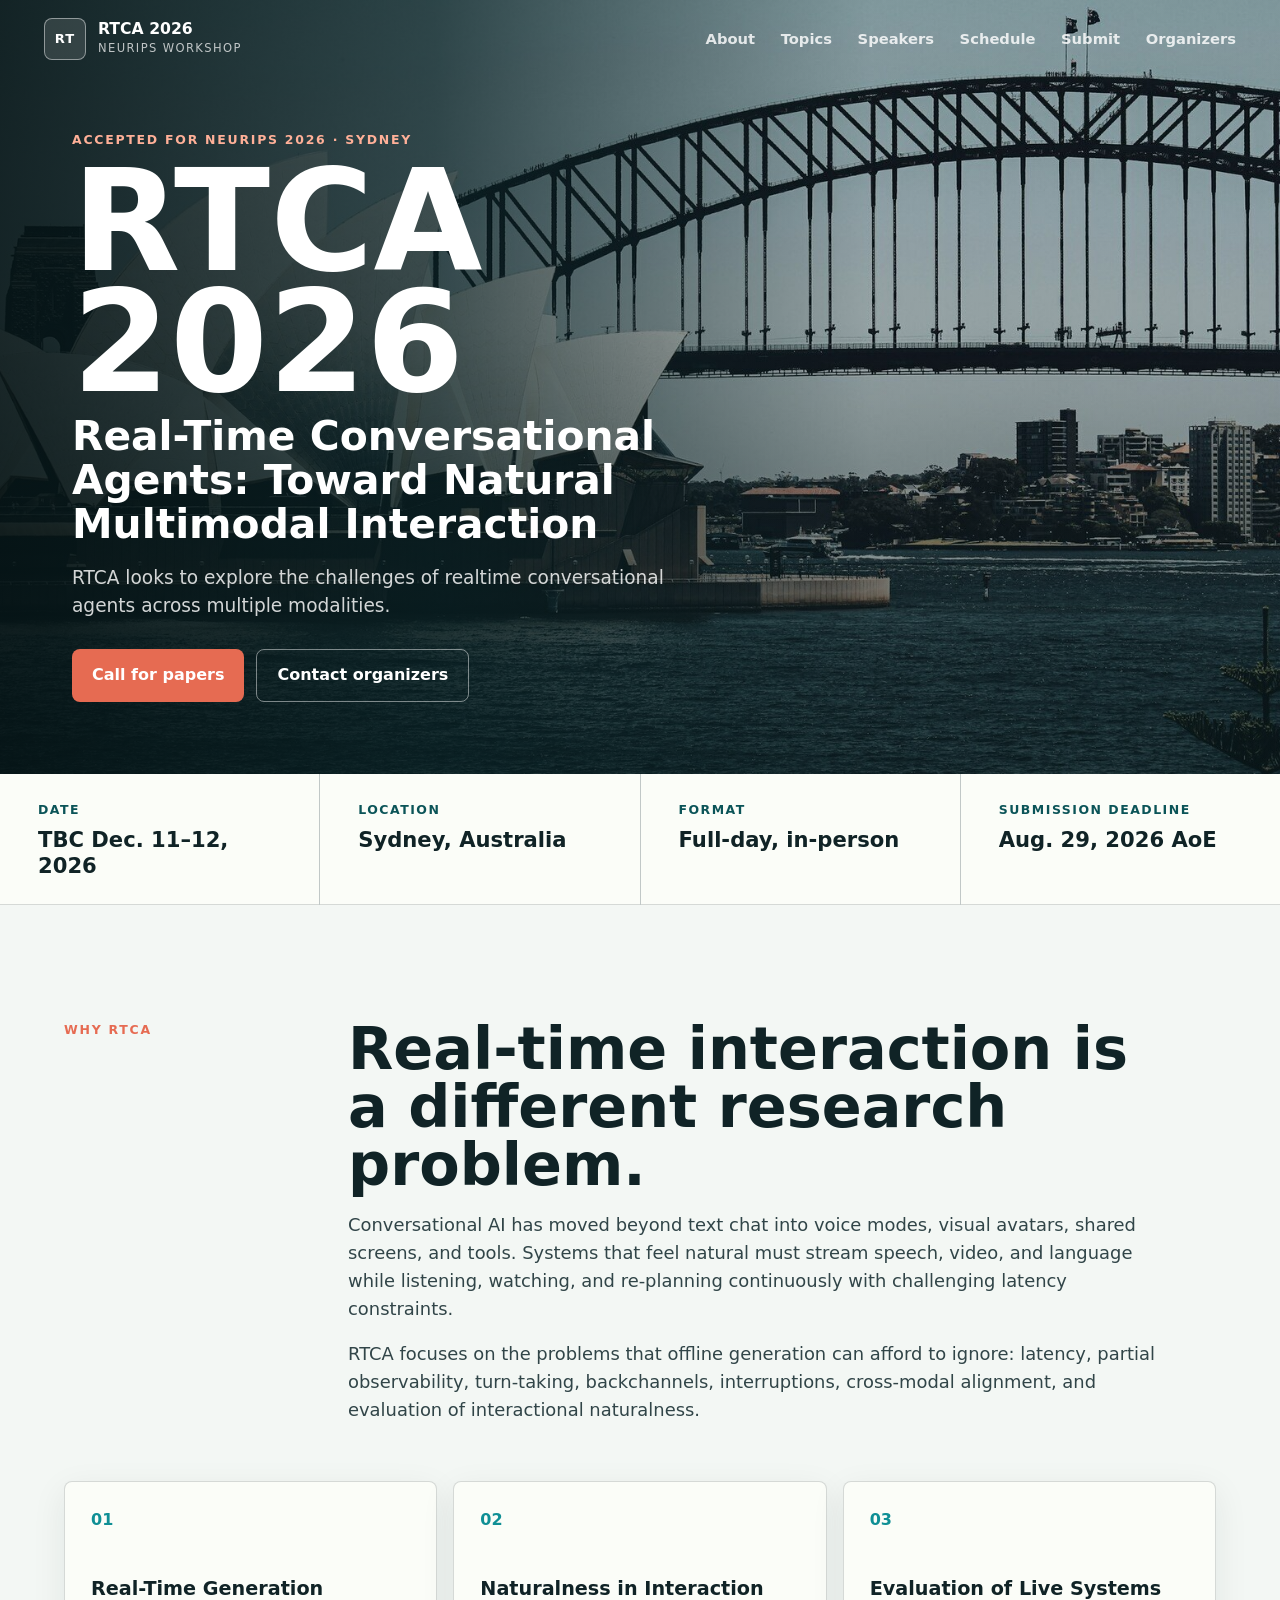
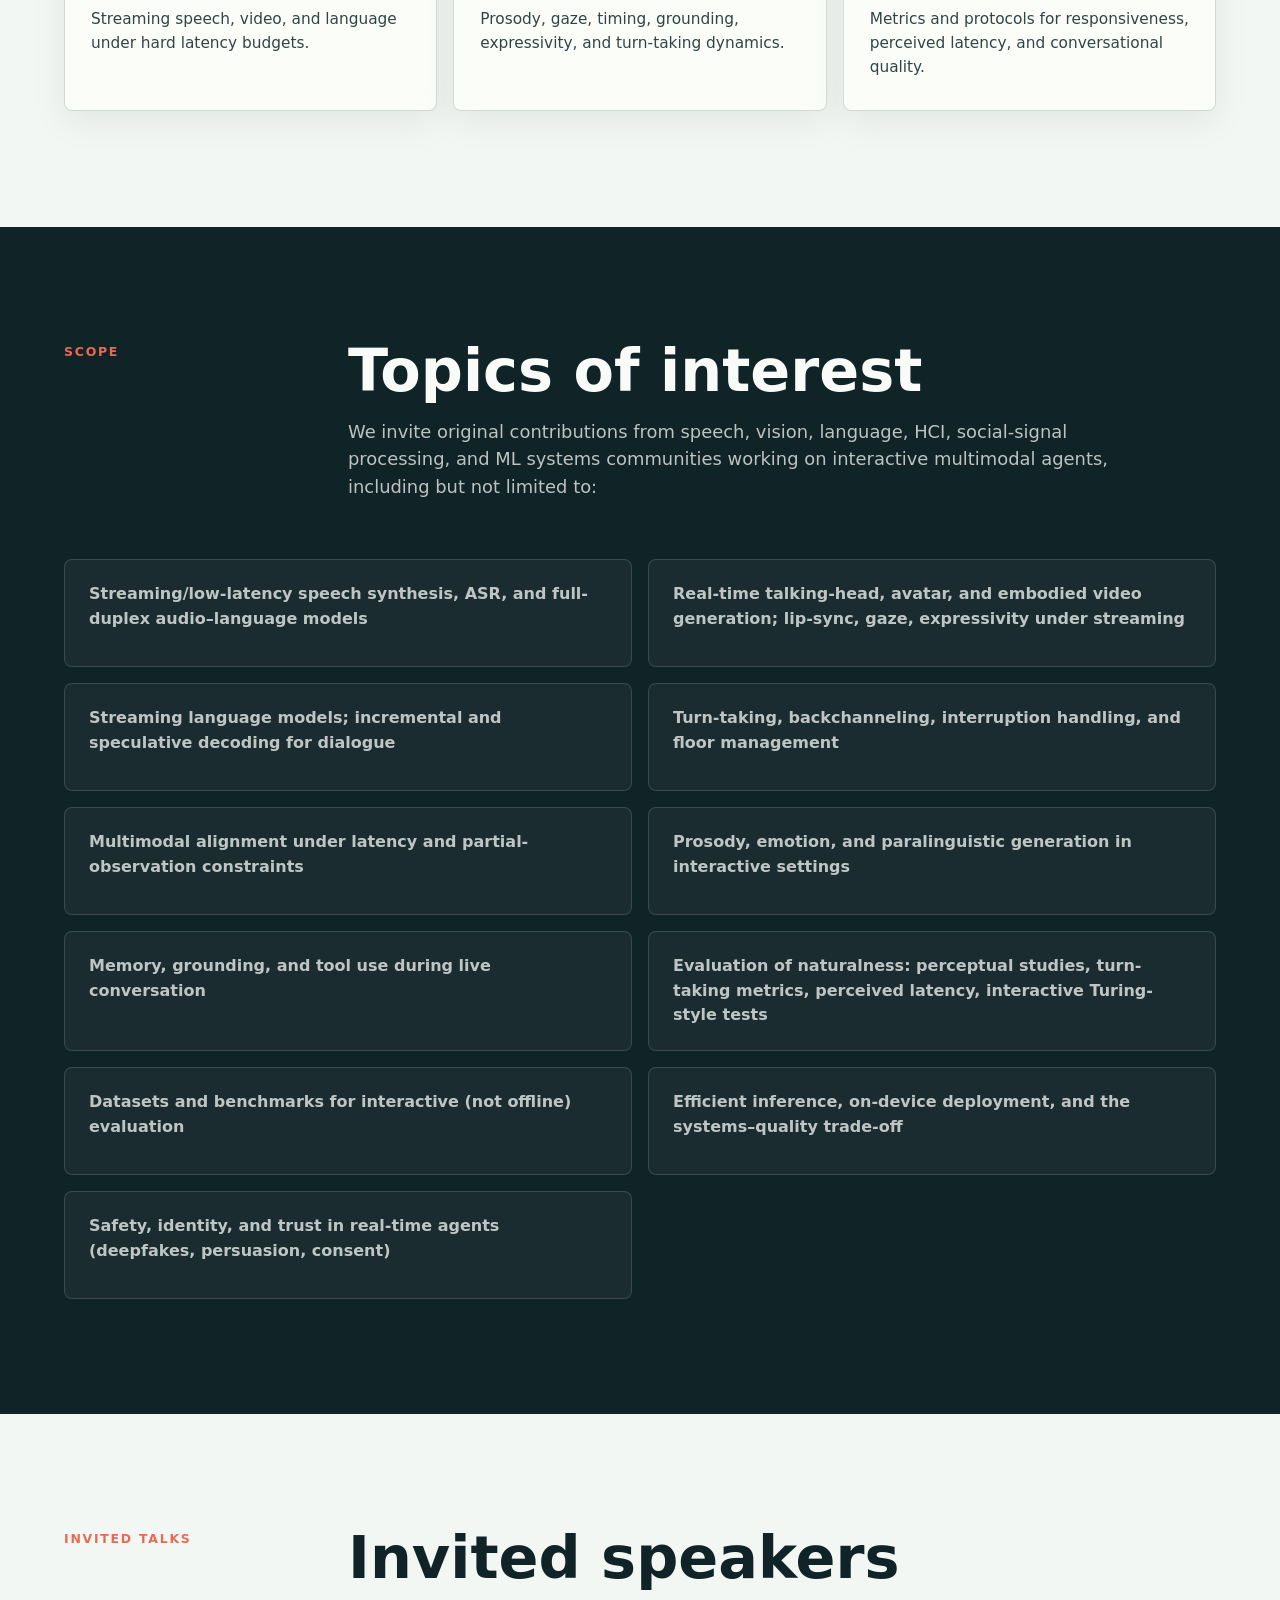
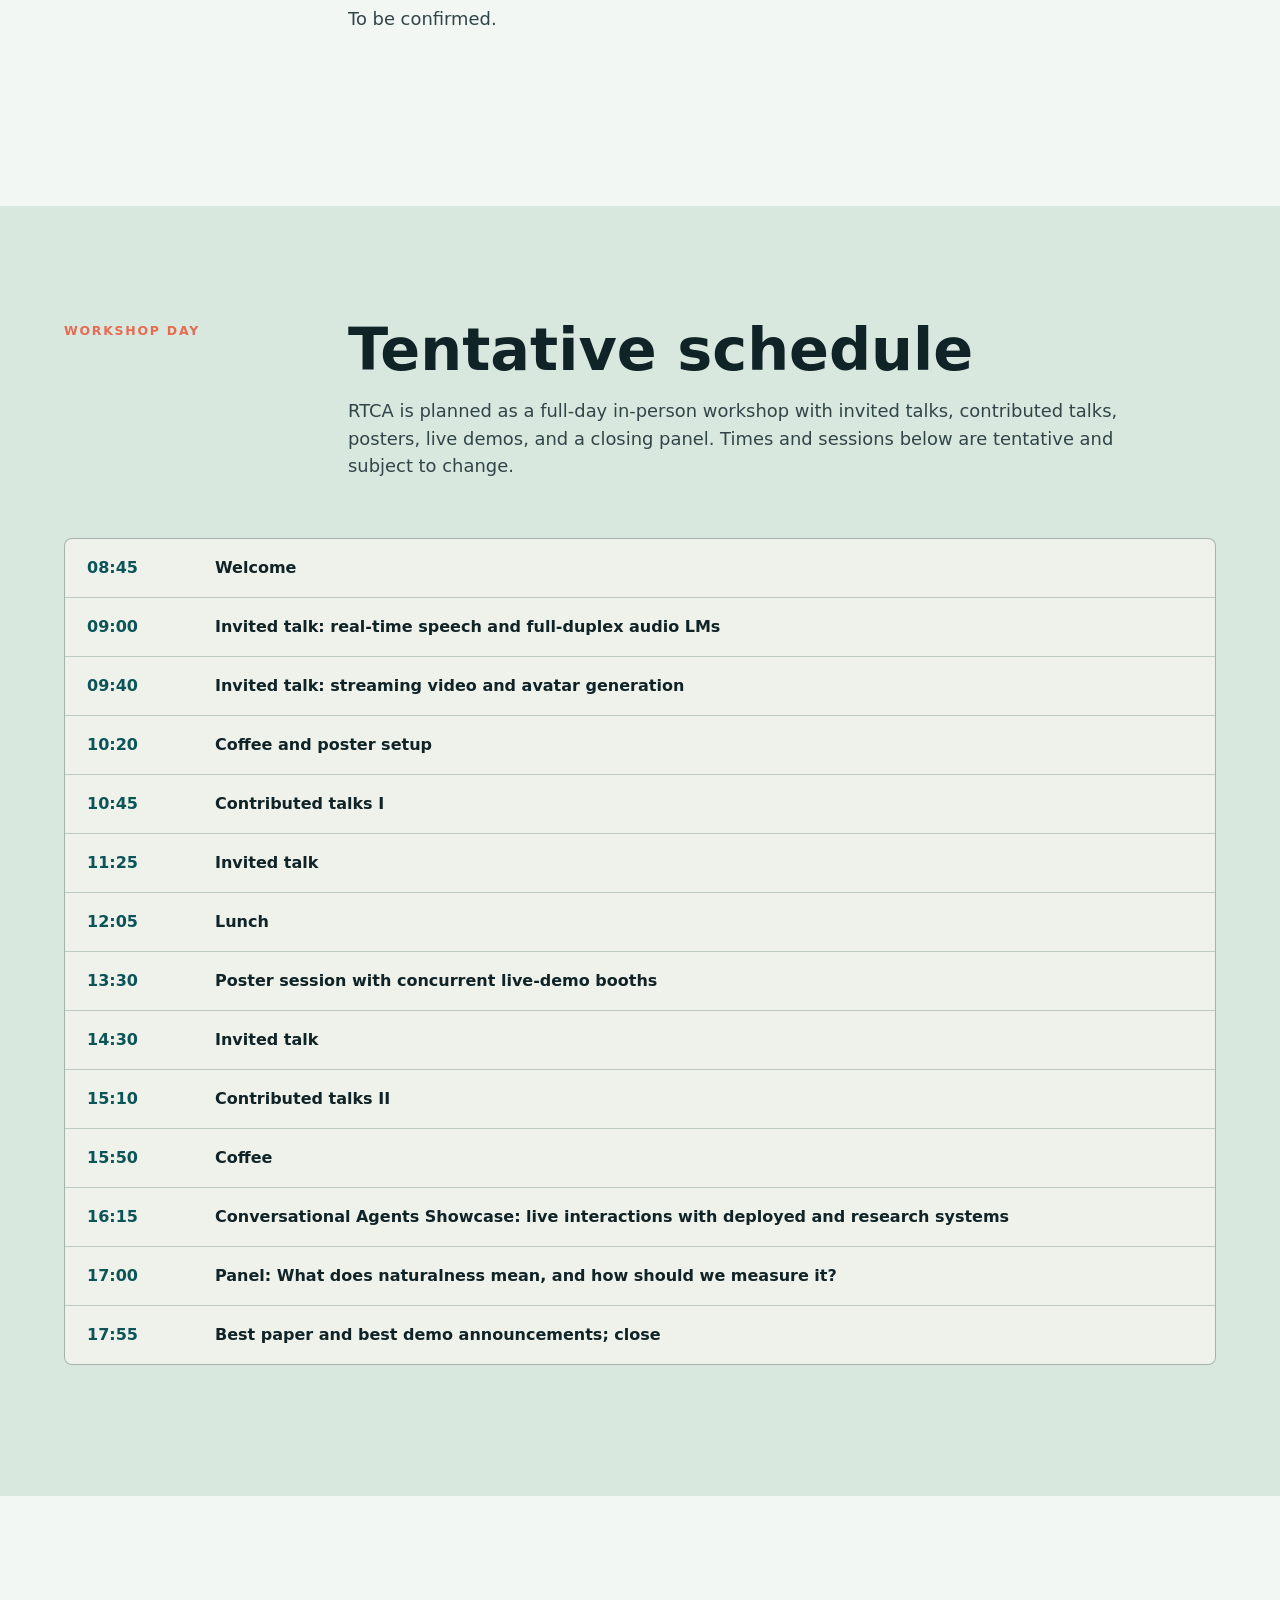
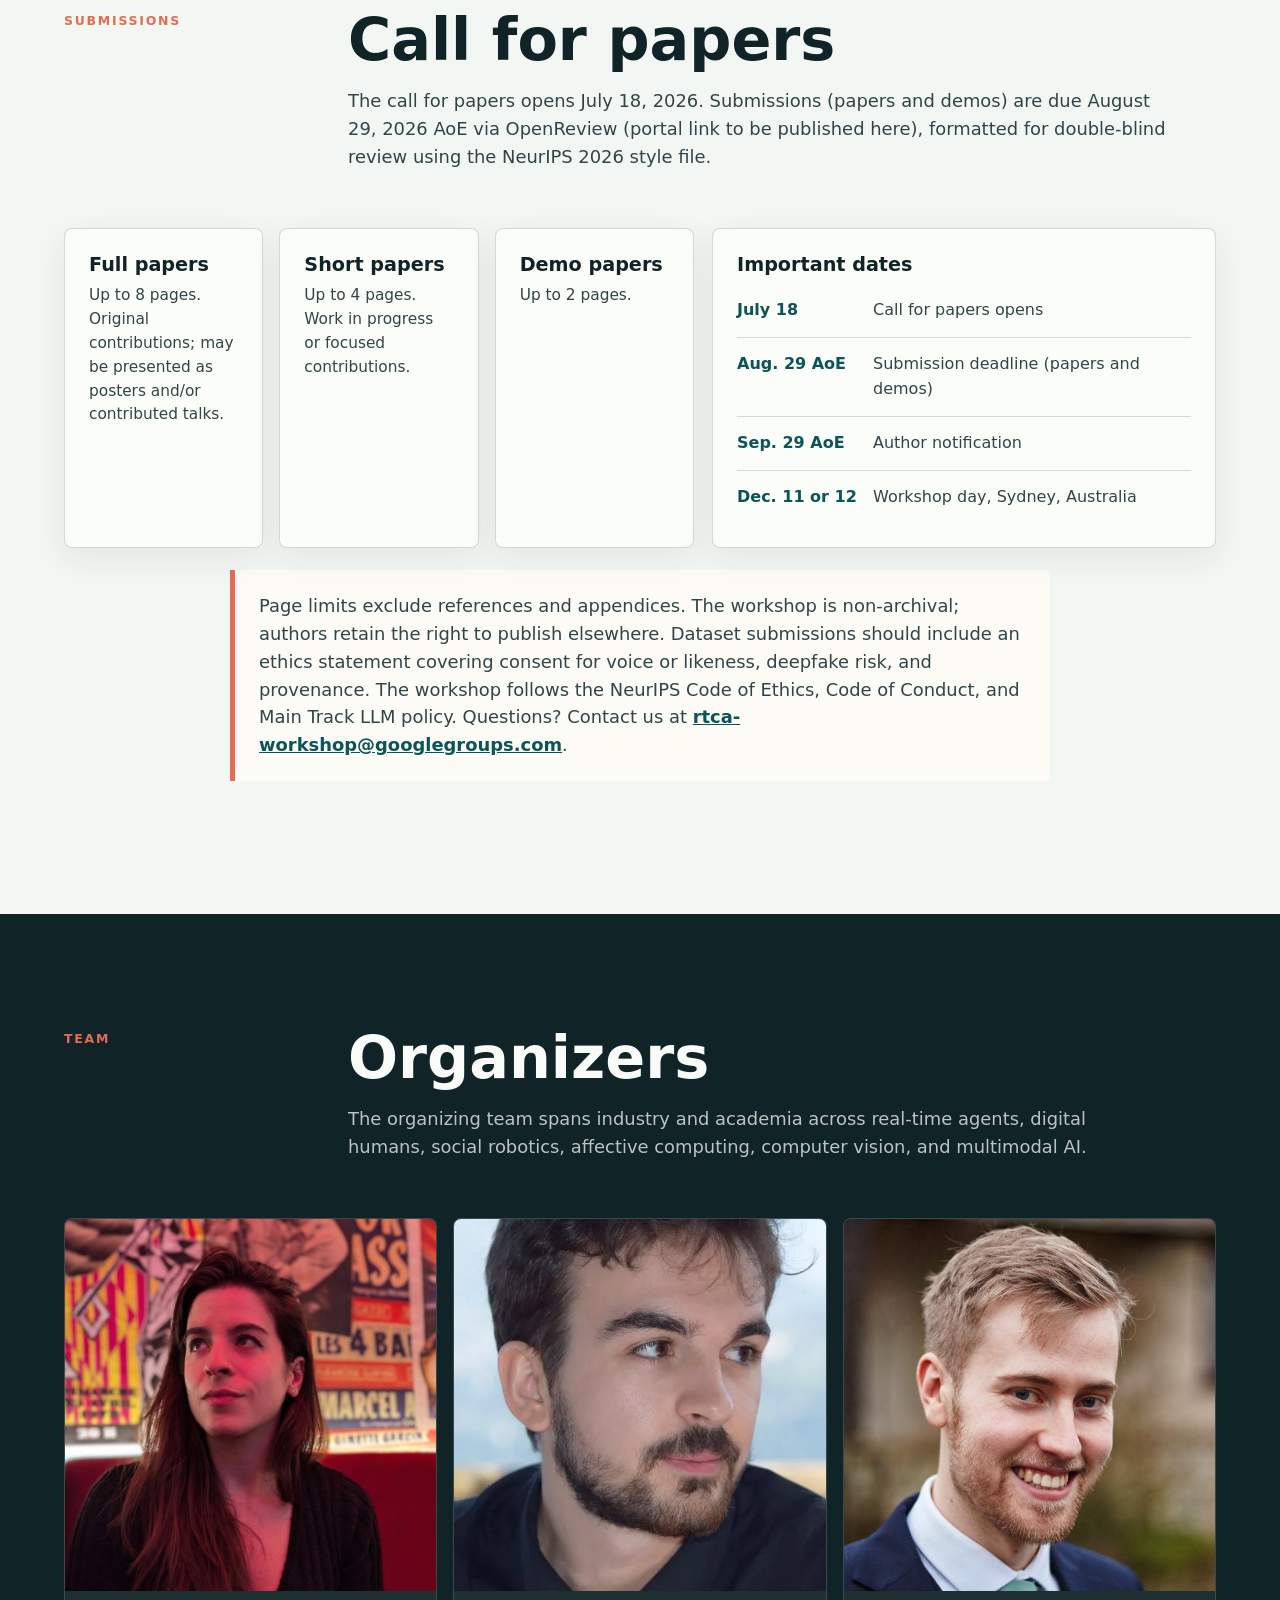
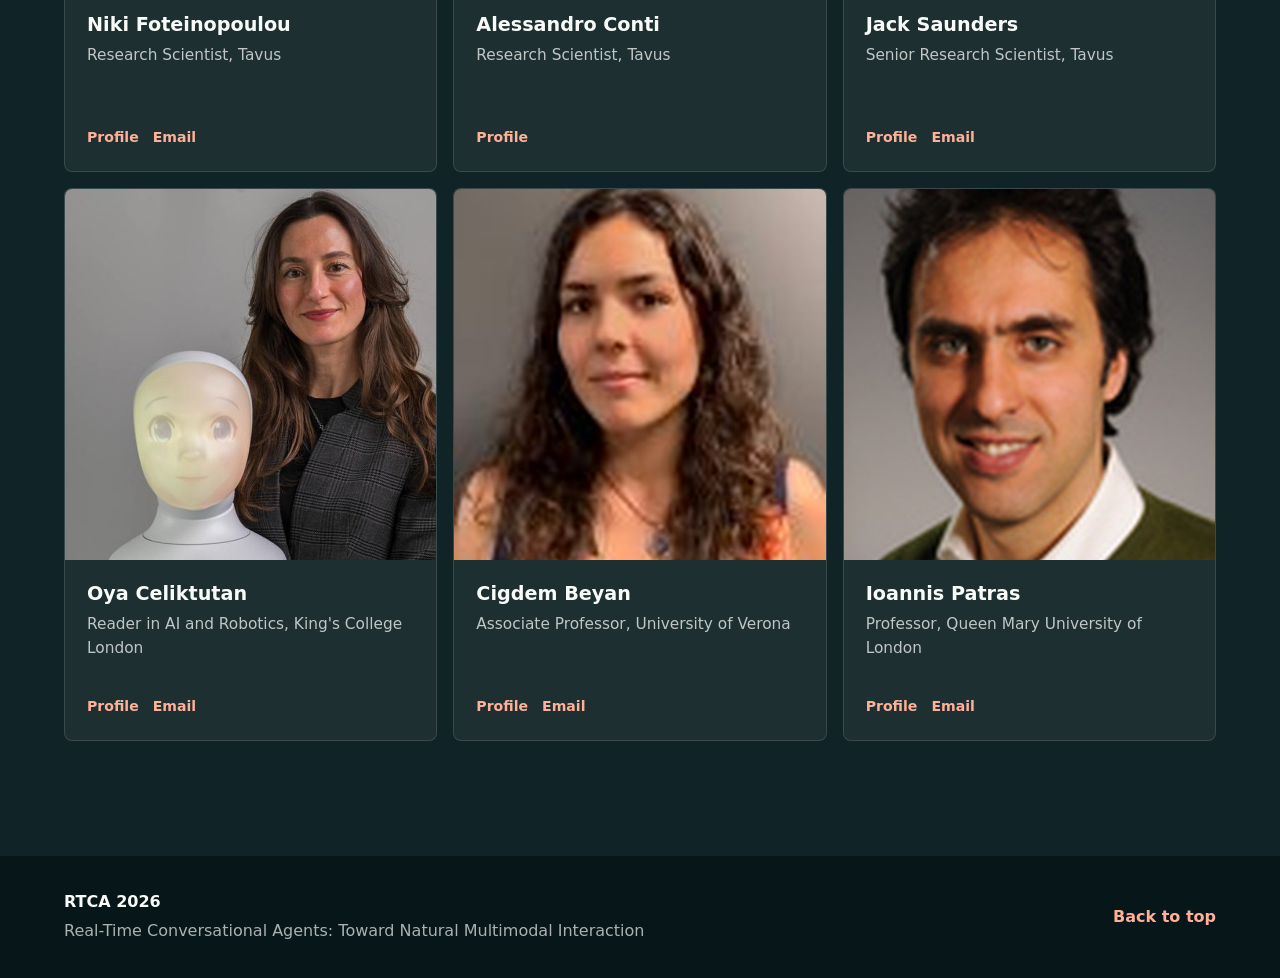
==== index.html @ 7f7846e1 "Remove position papers note from topics section Co-Authored-By: Claude Sonnet 5 <noreply@anthropic.c" ====
<!doctype html>
<html lang="en">
  <head>
    <meta charset="utf-8" />
    <meta name="viewport" content="width=device-width, initial-scale=1" />
    <title>RTCA 2026 | Real-Time Conversational Agents</title>
    <meta
      name="description"
      content="RTCA 2026 is a NeurIPS workshop on real-time conversational agents for natural multimodal interaction across speech, video, and language."
    />
    <meta name="theme-color" content="#102326" />
    <meta property="og:title" content="RTCA 2026 | Real-Time Conversational Agents" />
    <meta
      property="og:description"
      content="Accepted as an official NeurIPS 2026 workshop in Sydney. A full-day workshop on real-time generation, interactional naturalness, and evaluation of live multimodal conversational systems."
    />
    <meta property="og:type" content="website" />
    <meta property="og:image" content="assets/hero-rtca.jpg" />
    <link rel="stylesheet" href="styles.css" />
  </head>
  <body>
    <header class="site-header" data-header>
      <a class="brand" href="#top" aria-label="RTCA 2026 home">
        <span class="brand-mark" aria-hidden="true">RT</span>
        <span>
          <strong>RTCA 2026</strong>
          <small>NeurIPS Workshop</small>
        </span>
      </a>
      <button class="nav-toggle" type="button" aria-expanded="false" aria-controls="site-nav" data-nav-toggle>
        <span></span>
        <span></span>
        <span></span>
        <span class="sr-only">Toggle navigation</span>
      </button>
      <nav id="site-nav" class="site-nav" data-nav>
        <a href="#about">About</a>
        <a href="#topics">Topics</a>
        <a href="#speakers">Speakers</a>
        <a href="#schedule">Schedule</a>
        <a href="#submit">Submit</a>
        <a href="#organizers">Organizers</a>
      </nav>
    </header>

    <main id="top">
      <section class="hero" aria-labelledby="hero-title">
        <img class="hero-image" src="assets/hero-rtca.jpg" alt="" />
        <div class="hero-shade" aria-hidden="true"></div>
        <div class="hero-content">
          <p class="eyebrow">Accepted for NeurIPS 2026 &middot; Sydney</p>
          <h1 id="hero-title">RTCA 2026</h1>
          <p class="hero-subtitle">Real-Time Conversational Agents: Toward Natural Multimodal Interaction</p>
          <p class="hero-copy">
            RTCA looks to explore the challenges of realtime conversational agents across multiple modalities. 
          </p>
          <div class="hero-actions" aria-label="Primary links">
            <a class="button primary" href="#submit">Call for papers</a>
            <a class="button secondary" href="mailto:rtcaneurips26@gmail.com,niki@tavus.io,jack@tavus.io,alessandro@tavus.io,ioannis@tavus.io,jacksaunders909@gmail.com,rtca-workshop@googlegroups.com">Contact organizers</a>
          </div>
        </div>
      </section>

      <section class="quick-facts" aria-label="Workshop quick facts">
        <div class="fact">
          <span>Date</span>
          <strong>TBC Dec. 11&ndash;12, 2026</strong>
        </div>
        <div class="fact">
          <span>Location</span>
          <strong>Sydney, Australia</strong>
        </div>
        <div class="fact">
          <span>Format</span>
          <strong>Full-day, in-person</strong>
        </div>
        <div class="fact">
          <span>Submission Deadline</span>
          <strong>Aug. 29, 2026 AoE</strong>
        </div>
      </section>

      <section id="about" class="section section-light">
        <div class="section-grid">
          <div class="section-kicker">Why RTCA</div>
          <div>
            <h2>Real-time interaction is a different research problem.</h2>
            <p>
              Conversational AI has moved beyond text chat into voice modes, visual avatars, shared screens,
              and tools. Systems that feel natural must stream speech, video, and language while listening,
              watching, and re-planning continuously with challenging latency constraints.
            </p>
            <p>
              RTCA focuses on the problems that offline generation can afford to ignore: latency, partial
              observability, turn-taking, backchannels, interruptions, cross-modal alignment, and evaluation of
              interactional naturalness.
            </p>
          </div>
        </div>
        <div class="pillars" aria-label="Workshop pillars">
          <article>
            <span>01</span>
            <h3>Real-Time Generation</h3>
            <p>Streaming speech, video, and language under hard latency budgets.</p>
          </article>
          <article>
            <span>02</span>
            <h3>Naturalness in Interaction</h3>
            <p>Prosody, gaze, timing, grounding, expressivity, and turn-taking dynamics.</p>
          </article>
          <article>
            <span>03</span>
            <h3>Evaluation of Live Systems</h3>
            <p>Metrics and protocols for responsiveness, perceived latency, and conversational quality.</p>
          </article>
        </div>
      </section>

      <section id="topics" class="section section-dark">
        <div class="section-grid">
          <div class="section-kicker">Scope</div>
          <div>
            <h2>Topics of interest</h2>
            <p>
              We invite original contributions from speech, vision, language, HCI, social-signal processing, and
              ML systems communities working on interactive multimodal agents, including but not limited to:
            </p>
          </div>
        </div>
        <div class="topic-grid">
          <article>Streaming/low-latency speech synthesis, ASR, and full-duplex audio&ndash;language models</article>
          <article>Real-time talking-head, avatar, and embodied video generation; lip-sync, gaze, expressivity under streaming</article>
          <article>Streaming language models; incremental and speculative decoding for dialogue</article>
          <article>Turn-taking, backchanneling, interruption handling, and floor management</article>
          <article>Multimodal alignment under latency and partial-observation constraints</article>
          <article>Prosody, emotion, and paralinguistic generation in interactive settings</article>
          <article>Memory, grounding, and tool use during live conversation</article>
          <article>Evaluation of naturalness: perceptual studies, turn-taking metrics, perceived latency, interactive Turing-style tests</article>
          <article>Datasets and benchmarks for interactive (not offline) evaluation</article>
          <article>Efficient inference, on-device deployment, and the systems&ndash;quality trade-off</article>
          <article>Safety, identity, and trust in real-time agents (deepfakes, persuasion, consent)</article>
        </div>
      </section>

      <section id="speakers" class="section section-light">
        <div class="section-grid">
          <div class="section-kicker">Invited Talks</div>
          <div>
            <h2>Invited speakers</h2>
            <p>To be confirmed.</p>
          </div>
        </div>
      </section>

      <section id="schedule" class="section section-accent">
        <div class="section-grid">
          <div class="section-kicker">Workshop Day</div>
          <div>
            <h2>Tentative schedule</h2>
            <p>
              RTCA is planned as a full-day in-person workshop with invited talks, contributed talks, posters,
              live demos, and a closing panel. Times and sessions below are tentative and subject to change.
            </p>
          </div>
        </div>
        <ol class="schedule-list">
          <li><time>08:45</time><span>Welcome</span></li>
          <li><time>09:00</time><span>Invited talk: real-time speech and full-duplex audio LMs</span></li>
          <li><time>09:40</time><span>Invited talk: streaming video and avatar generation</span></li>
          <li><time>10:20</time><span>Coffee and poster setup</span></li>
          <li><time>10:45</time><span>Contributed talks I</span></li>
          <li><time>11:25</time><span>Invited talk</span></li>
          <li><time>12:05</time><span>Lunch</span></li>
          <li><time>13:30</time><span>Poster session with concurrent live-demo booths</span></li>
          <li><time>14:30</time><span>Invited talk</span></li>
          <li><time>15:10</time><span>Contributed talks II</span></li>
          <li><time>15:50</time><span>Coffee</span></li>
          <li><time>16:15</time><span>Conversational Agents Showcase: live interactions with deployed and research systems</span></li>
          <li><time>17:00</time><span>Panel: What does naturalness mean, and how should we measure it?</span></li>
          <li><time>17:55</time><span>Best paper and best demo announcements; close</span></li>
        </ol>
      </section>

      <section id="submit" class="section section-light">
        <div class="section-grid">
          <div class="section-kicker">Submissions</div>
          <div>
            <h2>Call for papers</h2>
            <p>
              The call for papers opens July 18, 2026. Submissions (papers and demos) are due August 29, 2026 AoE
              via OpenReview (portal link to be published here), formatted for double-blind review using the
              NeurIPS 2026 style file.
            </p>
          </div>
        </div>
        <div class="submission-layout">
          <div class="tracks">
            <article>
              <h3>Full papers</h3>
              <p>Up to 8 pages. Original contributions; may be presented as posters and/or contributed talks.</p>
            </article>
            <article>
              <h3>Short papers</h3>
              <p>Up to 4 pages. Work in progress or focused contributions.</p>
            </article>
            <article>
              <h3>Demo papers</h3>
              <p>Up to 2 pages.</p>
            </article>
          </div>
          <div class="dates">
            <h3>Important dates</h3>
            <dl>
              <div><dt>July 18</dt><dd>Call for papers opens</dd></div>
              <div><dt>Aug. 29 AoE</dt><dd>Submission deadline (papers and demos)</dd></div>
              <div><dt>Sep. 29 AoE</dt><dd>Author notification</dd></div>
              <div><dt>Dec. 11 or 12</dt><dd>Workshop day, Sydney, Australia</dd></div>
            </dl>
          </div>
        </div>
        <p class="ethics-note">
          Page limits exclude references and appendices. The workshop is non-archival; authors retain the right
          to publish elsewhere. Dataset submissions should include an ethics statement covering consent for voice
          or likeness, deepfake risk, and provenance. The workshop follows the NeurIPS Code of Ethics, Code of
          Conduct, and Main Track LLM policy. Questions? Contact us at
          <a href="mailto:rtca-workshop@googlegroups.com">rtca-workshop@googlegroups.com</a>.
        </p>
      </section>

      <section id="organizers" class="section section-dark">
        <div class="section-grid">
          <div class="section-kicker">Team</div>
          <div>
            <h2>Organizers</h2>
            <p>
              The organizing team spans industry and academia across real-time agents, digital humans, social
              robotics, affective computing, computer vision, and multimodal AI.
            </p>
          </div>
        </div>
        <div class="organizer-grid">
          <article class="person-card">
            <a class="person-photo-link" href="https://nickyfot.github.io/">
              <img class="person-photo" src="assets/people/niki-foteinopoulou.jpg" alt="Niki Foteinopoulou photo placeholder" />
            </a>
            <div class="person-body">
              <h3>Niki Foteinopoulou</h3>
              <p>Research Scientist, Tavus</p>
              <div class="person-links">
                <a href="https://nickyfot.github.io/">Profile</a>
                <a href="mailto:niki@tavus.io">Email</a>
              </div>
            </div>
          </article>
          <article class="person-card">
            <a class="person-photo-link" href="https://alessandroconti.me/">
              <img class="person-photo" src="assets/people/alessandro-conti.jpg" alt="Alessandro Conti" />
            </a>
            <div class="person-body">
              <h3>Alessandro Conti</h3>
              <p>Research Scientist, Tavus</p>
              <div class="person-links">
                <a href="https://alessandroconti.me/">Profile</a>
              </div>
            </div>
          </article>
          <article class="person-card">
            <a class="person-photo-link" href="https://jsaunders909.github.io/">
              <img class="person-photo" src="assets/people/jack-saunders.jpg" alt="Jack Saunders" />
            </a>
            <div class="person-body">
              <h3>Jack Saunders</h3>
              <p>Senior Research Scientist, Tavus</p>
              <div class="person-links">
                <a href="https://jsaunders909.github.io/">Profile</a>
                <a href="mailto:jack@tavus.io">Email</a>
              </div>
            </div>
          </article>
          <article class="person-card">
            <a class="person-photo-link" href="https://www.kcl.ac.uk/people/oya-celiktutan">
              <img class="person-photo" src="assets/people/oya-celiktutan.jpg" alt="Oya Celiktutan" />
            </a>
            <div class="person-body">
              <h3>Oya Celiktutan</h3>
              <p>Reader in AI and Robotics, King's College London</p>
              <div class="person-links">
                <a href="https://www.kcl.ac.uk/people/oya-celiktutan">Profile</a>
                <a href="mailto:oya.celiktutan@kcl.ac.uk">Email</a>
              </div>
            </div>
          </article>
          <article class="person-card">
            <a class="person-photo-link" href="https://www.di.univr.it/?ent=persona&id=80405&lang=en">
              <img class="person-photo" src="assets/people/cigdem-beyan.jpg" alt="Cigdem Beyan" />
            </a>
            <div class="person-body">
              <h3>Cigdem Beyan</h3>
              <p>Associate Professor, University of Verona</p>
              <div class="person-links">
                <a href="https://www.di.univr.it/?ent=persona&id=80405&lang=en">Profile</a>
                <a href="mailto:cigdem.beyan@univr.it">Email</a>
              </div>
            </div>
          </article>
          <article class="person-card">
            <a class="person-photo-link" href="https://www.seresearch.qmul.ac.uk/cmai/people/ipatras">
              <img class="person-photo" src="assets/people/ioannis-patras.jpg" alt="Ioannis Patras" />
            </a>
            <div class="person-body">
              <h3>Ioannis Patras</h3>
              <p>Professor, Queen Mary University of London</p>
              <div class="person-links">
                <a href="https://www.seresearch.qmul.ac.uk/cmai/people/ipatras">Profile</a>
                <a href="mailto:i.patras@qmul.ac.uk">Email</a>
              </div>
            </div>
          </article>
        </div>
      </section>
    </main>

    <footer class="site-footer">
      <div>
        <strong>RTCA 2026</strong>
        <p>Real-Time Conversational Agents: Toward Natural Multimodal Interaction</p>
      </div>
      <a href="#top">Back to top</a>
    </footer>

    <script src="script.js"></script>
  </body>
</html>
---- styles.css ----
:root {
  --ink: #102326;
  --ink-soft: #314548;
  --paper: #f3f7f4;
  --paper-strong: #fbfdf8;
  --teal: #0f8f95;
  --teal-dark: #0b5458;
  --coral: #e66b52;
  --gold: #d4a13f;
  --mint: #c6eadf;
  --line: rgba(16, 35, 38, 0.16);
  --shadow: 0 18px 48px rgba(12, 34, 37, 0.18);
  --max: 1180px;
}

* {
  box-sizing: border-box;
}

html {
  scroll-behavior: smooth;
}

body {
  margin: 0;
  color: var(--ink);
  background: var(--paper);
  font-family:
    Inter, ui-sans-serif, system-ui, -apple-system, BlinkMacSystemFont, "Segoe UI", sans-serif;
  line-height: 1.55;
}

body.nav-open {
  overflow: hidden;
}

a {
  color: inherit;
}

.sr-only {
  position: absolute;
  width: 1px;
  height: 1px;
  padding: 0;
  margin: -1px;
  overflow: hidden;
  clip: rect(0, 0, 0, 0);
  white-space: nowrap;
  border: 0;
}

.site-header {
  position: fixed;
  z-index: 20;
  top: 0;
  right: 0;
  left: 0;
  display: flex;
  align-items: center;
  justify-content: space-between;
  gap: 24px;
  padding: 18px clamp(18px, 4vw, 44px);
  color: #fff;
  transition:
    background 180ms ease,
    box-shadow 180ms ease,
    padding 180ms ease;
}

.site-header.is-scrolled,
.site-header.nav-active {
  background: rgba(12, 29, 31, 0.94);
  box-shadow: 0 12px 36px rgba(3, 18, 20, 0.22);
  backdrop-filter: blur(14px);
}

.brand {
  display: inline-flex;
  align-items: center;
  gap: 12px;
  text-decoration: none;
}

.brand-mark {
  display: grid;
  width: 42px;
  height: 42px;
  place-items: center;
  border: 1px solid rgba(255, 255, 255, 0.46);
  border-radius: 8px;
  background: rgba(255, 255, 255, 0.12);
  font-size: 0.82rem;
  font-weight: 800;
  letter-spacing: 0.08em;
}

.brand strong,
.brand small {
  display: block;
}

.brand strong {
  font-size: 0.98rem;
  line-height: 1.1;
}

.brand small {
  margin-top: 2px;
  color: rgba(255, 255, 255, 0.72);
  font-size: 0.72rem;
  text-transform: uppercase;
  letter-spacing: 0.12em;
}

.site-nav {
  display: flex;
  align-items: center;
  gap: clamp(14px, 2vw, 26px);
  font-size: 0.92rem;
  font-weight: 700;
}

.site-nav a {
  color: rgba(255, 255, 255, 0.82);
  text-decoration: none;
}

.site-nav a:hover,
.site-nav a:focus-visible {
  color: #fff;
}

.nav-toggle {
  display: none;
  width: 44px;
  height: 44px;
  border: 1px solid rgba(255, 255, 255, 0.36);
  border-radius: 8px;
  background: rgba(255, 255, 255, 0.12);
  color: #fff;
}

.nav-toggle span:not(.sr-only) {
  display: block;
  width: 18px;
  height: 2px;
  margin: 4px auto;
  background: currentColor;
}

.hero {
  position: relative;
  min-height: clamp(620px, 86vh, 780px);
  display: grid;
  align-items: end;
  padding: 118px clamp(20px, 6vw, 72px) 72px;
  overflow: hidden;
  color: #fff;
  isolation: isolate;
}

.hero-image,
.hero-shade {
  position: absolute;
  inset: 0;
}

.hero-image {
  z-index: -2;
  width: 100%;
  height: 100%;
  object-fit: cover;
  object-position: 50% 35%;
}

.hero-shade {
  z-index: -1;
  background:
    linear-gradient(90deg, rgba(5, 20, 22, 0.9) 0%, rgba(7, 30, 33, 0.74) 34%, rgba(7, 30, 33, 0.2) 68%),
    linear-gradient(0deg, rgba(6, 22, 24, 0.56), rgba(6, 22, 24, 0.04) 58%);
}

.hero-content {
  width: min(760px, 100%);
}

.eyebrow,
.section-kicker,
.speaker-status {
  color: var(--coral);
  font-size: 0.78rem;
  font-weight: 900;
  letter-spacing: 0.14em;
  text-transform: uppercase;
}

.eyebrow {
  color: #ffb098;
  margin: 0 0 12px;
}

h1,
h2,
h3,
p {
  margin-top: 0;
}

h1 {
  margin-bottom: 10px;
  font-size: clamp(4.4rem, 11vw, 9.5rem);
  line-height: 0.86;
  letter-spacing: 0;
}

.hero-subtitle {
  max-width: 760px;
  margin-bottom: 18px;
  font-size: clamp(1.35rem, 3.2vw, 2.55rem);
  font-weight: 800;
  line-height: 1.08;
}

.hero-copy {
  max-width: 650px;
  margin-bottom: 28px;
  color: rgba(255, 255, 255, 0.82);
  font-size: clamp(1rem, 1.45vw, 1.18rem);
}

.hero-actions {
  display: flex;
  flex-wrap: wrap;
  gap: 12px;
}

.button {
  display: inline-flex;
  min-height: 48px;
  align-items: center;
  justify-content: center;
  border-radius: 8px;
  padding: 13px 20px;
  font-weight: 900;
  text-decoration: none;
}

.button.primary {
  background: var(--coral);
  color: #fff;
}

.button.secondary {
  border: 1px solid rgba(255, 255, 255, 0.46);
  color: #fff;
}

.quick-facts {
  display: grid;
  grid-template-columns: repeat(4, minmax(0, 1fr));
  gap: 1px;
  background: rgba(16, 35, 38, 0.22);
}

.fact {
  min-height: 116px;
  padding: 26px clamp(18px, 3vw, 38px);
  background: var(--paper-strong);
  border-bottom: 1px solid var(--line);
}

.fact span {
  display: block;
  margin-bottom: 8px;
  color: var(--teal-dark);
  font-size: 0.78rem;
  font-weight: 900;
  letter-spacing: 0.12em;
  text-transform: uppercase;
}

.fact strong {
  display: block;
  font-size: clamp(1.06rem, 1.65vw, 1.36rem);
  line-height: 1.2;
}

.section {
  padding: clamp(72px, 9vw, 120px) clamp(20px, 5vw, 64px);
}

.section > * {
  width: min(var(--max), 100%);
  margin-right: auto;
  margin-left: auto;
}

.section-light {
  background: var(--paper);
}

.section-dark {
  background: var(--ink);
  color: #f8fbf8;
}

.section-accent {
  background: #d9e8df;
}

.section-grid {
  display: grid;
  grid-template-columns: 220px minmax(0, 1fr);
  gap: clamp(26px, 5vw, 76px);
  align-items: start;
  margin-bottom: 40px;
}

.section h2 {
  max-width: 840px;
  margin-bottom: 18px;
  font-size: clamp(2.1rem, 4.6vw, 4rem);
  line-height: 0.98;
  letter-spacing: 0;
}

.section p {
  max-width: 820px;
  color: var(--ink-soft);
  font-size: clamp(1rem, 1.4vw, 1.12rem);
}

.section-dark p,
.section-dark .topic-grid article,
.section-dark .organizer-grid p {
  color: rgba(248, 251, 248, 0.74);
}

.pillars,
.speaker-grid,
.organizer-grid,
.topic-grid,
.tracks {
  display: grid;
  gap: 16px;
}

.pillars {
  grid-template-columns: repeat(3, minmax(0, 1fr));
}

.pillars article,
.speaker-card,
.organizer-grid article,
.tracks article,
.dates {
  border: 1px solid var(--line);
  border-radius: 8px;
  background: var(--paper-strong);
  box-shadow: 0 10px 34px rgba(13, 35, 38, 0.08);
}

.pillars article {
  min-height: 230px;
  padding: 26px;
}

.pillars span {
  display: inline-block;
  margin-bottom: 44px;
  color: var(--teal);
  font-weight: 900;
}

.pillars h3,
.speaker-card h3,
.organizer-grid h3,
.tracks h3,
.dates h3 {
  margin-bottom: 8px;
  font-size: 1.2rem;
  line-height: 1.2;
}

.pillars p,
.tracks p,
.organizer-grid p {
  margin-bottom: 0;
  font-size: 0.96rem;
}

.topic-grid {
  grid-template-columns: repeat(2, minmax(0, 1fr));
}

.topic-grid article {
  min-height: 108px;
  padding: 22px 24px;
  border: 1px solid rgba(255, 255, 255, 0.14);
  border-radius: 8px;
  background: rgba(255, 255, 255, 0.045);
  color: rgba(248, 251, 248, 0.78);
  font-weight: 700;
}

.speaker-grid {
  grid-template-columns: repeat(4, minmax(0, 1fr));
}

.speaker-card {
  min-height: 100%;
}

.speaker-status {
  min-height: 38px;
  margin-bottom: 18px;
  color: var(--teal-dark);
  font-size: 0.68rem;
}

.speaker-card p:not(.speaker-status) {
  margin-bottom: 22px;
  color: var(--ink-soft);
  font-size: 0.95rem;
}

.speaker-card span {
  display: block;
  color: var(--coral);
  font-size: 0.9rem;
  font-weight: 900;
}

.person-card {
  display: flex;
  min-width: 0;
  overflow: hidden;
  flex-direction: column;
}

.person-photo-link {
  display: block;
  aspect-ratio: 1;
  background: rgba(16, 35, 38, 0.1);
  overflow: hidden;
  text-decoration: none;
}

.person-photo {
  display: block;
  width: 100%;
  height: 100%;
  object-fit: cover;
}

.person-body {
  display: flex;
  min-height: 216px;
  flex: 1;
  flex-direction: column;
  padding: 22px;
}

.person-links {
  display: flex;
  flex-wrap: wrap;
  gap: 8px 14px;
  margin-top: auto;
  padding-top: 20px;
  font-size: 0.88rem;
}

.person-links a {
  color: var(--teal-dark);
  font-weight: 900;
  text-decoration: none;
}

.person-links a:hover,
.person-links a:focus-visible {
  text-decoration: underline;
}

.schedule-list {
  display: grid;
  gap: 1px;
  padding: 0;
  border: 1px solid rgba(16, 35, 38, 0.14);
  border-radius: 8px;
  overflow: hidden;
  background: rgba(16, 35, 38, 0.14);
  list-style: none;
}

.schedule-list li {
  display: grid;
  grid-template-columns: 110px minmax(0, 1fr);
  gap: 18px;
  align-items: center;
  min-height: 58px;
  padding: 14px 22px;
  background: rgba(255, 253, 248, 0.76);
}

.schedule-list time {
  color: var(--teal-dark);
  font-weight: 900;
}

.schedule-list span {
  font-weight: 750;
}

.submission-layout {
  display: grid;
  grid-template-columns: minmax(0, 1fr) minmax(320px, 0.8fr);
  gap: 18px;
  align-items: stretch;
}

.tracks {
  grid-template-columns: repeat(3, minmax(0, 1fr));
}

.tracks article {
  min-height: 164px;
  padding: 24px;
}

.dates {
  padding: 24px;
}

.dates dl {
  margin: 0;
}

.dates div {
  display: grid;
  grid-template-columns: 120px minmax(0, 1fr);
  gap: 16px;
  padding: 14px 0;
  border-top: 1px solid var(--line);
}

.dates div:first-of-type {
  border-top: 0;
}

.dates dt {
  color: var(--teal-dark);
  font-weight: 900;
}

.dates dd {
  margin: 0;
  color: var(--ink-soft);
}

.ethics-note {
  margin-top: 22px;
  padding: 22px 24px;
  border-left: 5px solid var(--coral);
  background: rgba(255, 253, 248, 0.78);
}

.ethics-note a {
  color: var(--teal-dark);
  font-weight: 900;
  text-decoration: underline;
}

.organizer-grid {
  grid-template-columns: repeat(3, minmax(0, 1fr));
}

.organizer-grid article {
  min-height: 100%;
  border-color: rgba(255, 255, 255, 0.13);
  background: rgba(255, 255, 255, 0.055);
  box-shadow: none;
}

.organizer-grid .person-body {
  min-height: 180px;
}

.organizer-grid a,
.organizer-grid .person-links a {
  color: #ffb098;
  font-weight: 900;
  text-decoration: none;
}

.site-footer {
  display: flex;
  align-items: center;
  justify-content: space-between;
  gap: 20px;
  padding: 34px clamp(20px, 5vw, 64px);
  color: #f8fbf8;
  background: #071719;
}

.site-footer p {
  margin: 4px 0 0;
  color: rgba(248, 251, 248, 0.68);
}

.site-footer a {
  color: #ffb098;
  font-weight: 900;
  text-decoration: none;
}

@media (max-width: 980px) {
  .site-nav {
    position: fixed;
    inset: 78px 16px auto 16px;
    display: none;
    flex-direction: column;
    align-items: stretch;
    gap: 0;
    padding: 10px;
    border: 1px solid rgba(255, 255, 255, 0.14);
    border-radius: 8px;
    background: rgba(12, 29, 31, 0.98);
    box-shadow: var(--shadow);
  }

  .site-nav.is-open {
    display: flex;
  }

  .site-nav a {
    padding: 14px;
  }

  .nav-toggle {
    display: inline-block;
  }

  .hero {
    min-height: 760px;
    padding-bottom: 52px;
  }

  .hero-image {
    object-position: 38% center;
  }

  .quick-facts,
  .pillars,
  .speaker-grid,
  .submission-layout,
  .tracks,
  .organizer-grid {
    grid-template-columns: repeat(2, minmax(0, 1fr));
  }

  .section-grid {
    grid-template-columns: 1fr;
    gap: 12px;
  }

  .submission-layout .dates {
    grid-column: 1 / -1;
  }
}

@media (max-width: 680px) {
  .site-header {
    padding: 14px 16px;
  }

  .brand small {
    display: none;
  }

  .hero {
    min-height: 660px;
    padding: 104px 18px 42px;
  }

  .hero-image {
    object-position: 32% center;
  }

  .hero-shade {
    background:
      linear-gradient(90deg, rgba(5, 20, 22, 0.93) 0%, rgba(7, 30, 33, 0.82) 52%, rgba(7, 30, 33, 0.34) 100%),
      linear-gradient(0deg, rgba(6, 22, 24, 0.62), rgba(6, 22, 24, 0.1) 58%);
  }

  h1 {
    font-size: clamp(3.1rem, 15vw, 4.4rem);
  }

  .hero-subtitle {
    font-size: clamp(1.3rem, 7vw, 1.9rem);
  }

  .button {
    width: 100%;
  }

  .quick-facts,
  .pillars,
  .speaker-grid,
  .topic-grid,
  .tracks,
  .organizer-grid {
    grid-template-columns: 1fr;
  }

  .fact {
    min-height: 94px;
  }

  .section {
    padding: 64px 18px;
  }

  .section h2 {
    font-size: clamp(2rem, 12vw, 3rem);
  }

  .schedule-list li,
  .dates div {
    grid-template-columns: 1fr;
    gap: 4px;
  }

  .site-footer {
    display: block;
  }

  .site-footer a {
    display: inline-block;
    margin-top: 18px;
  }
}
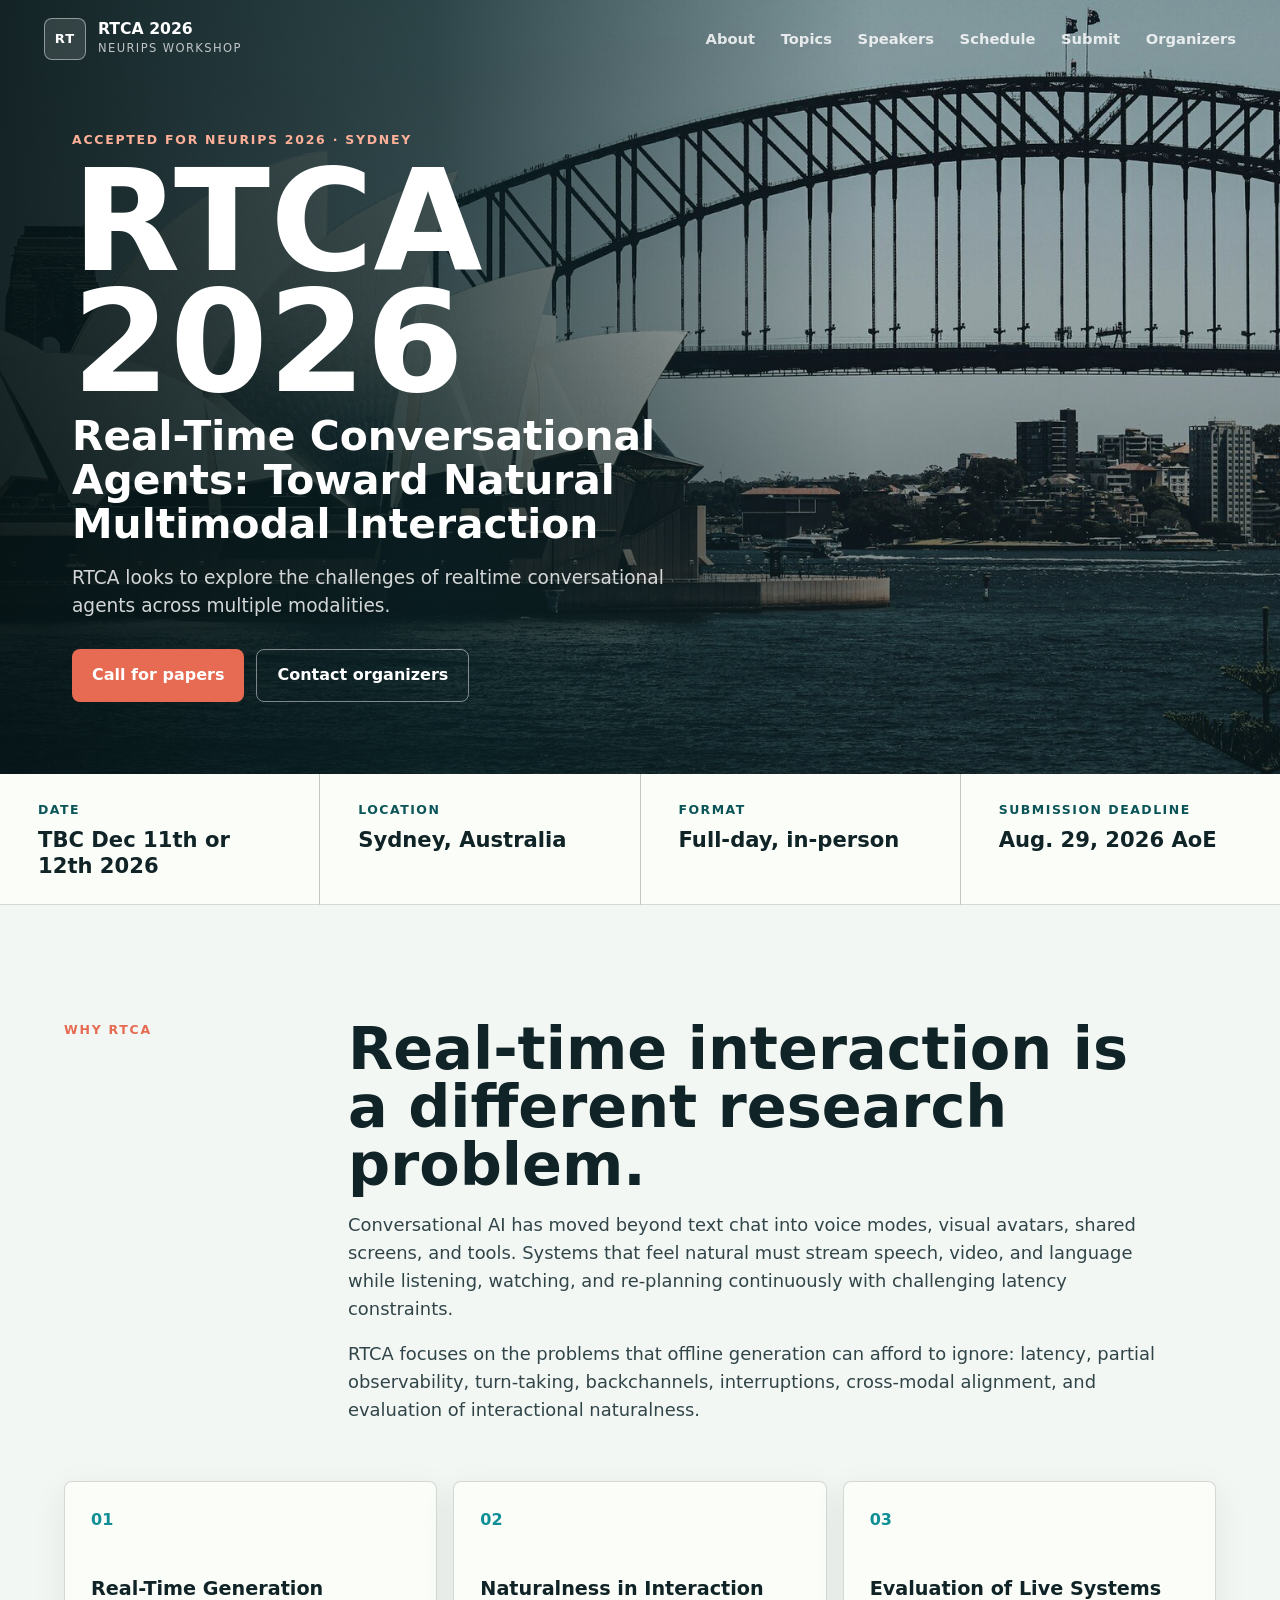
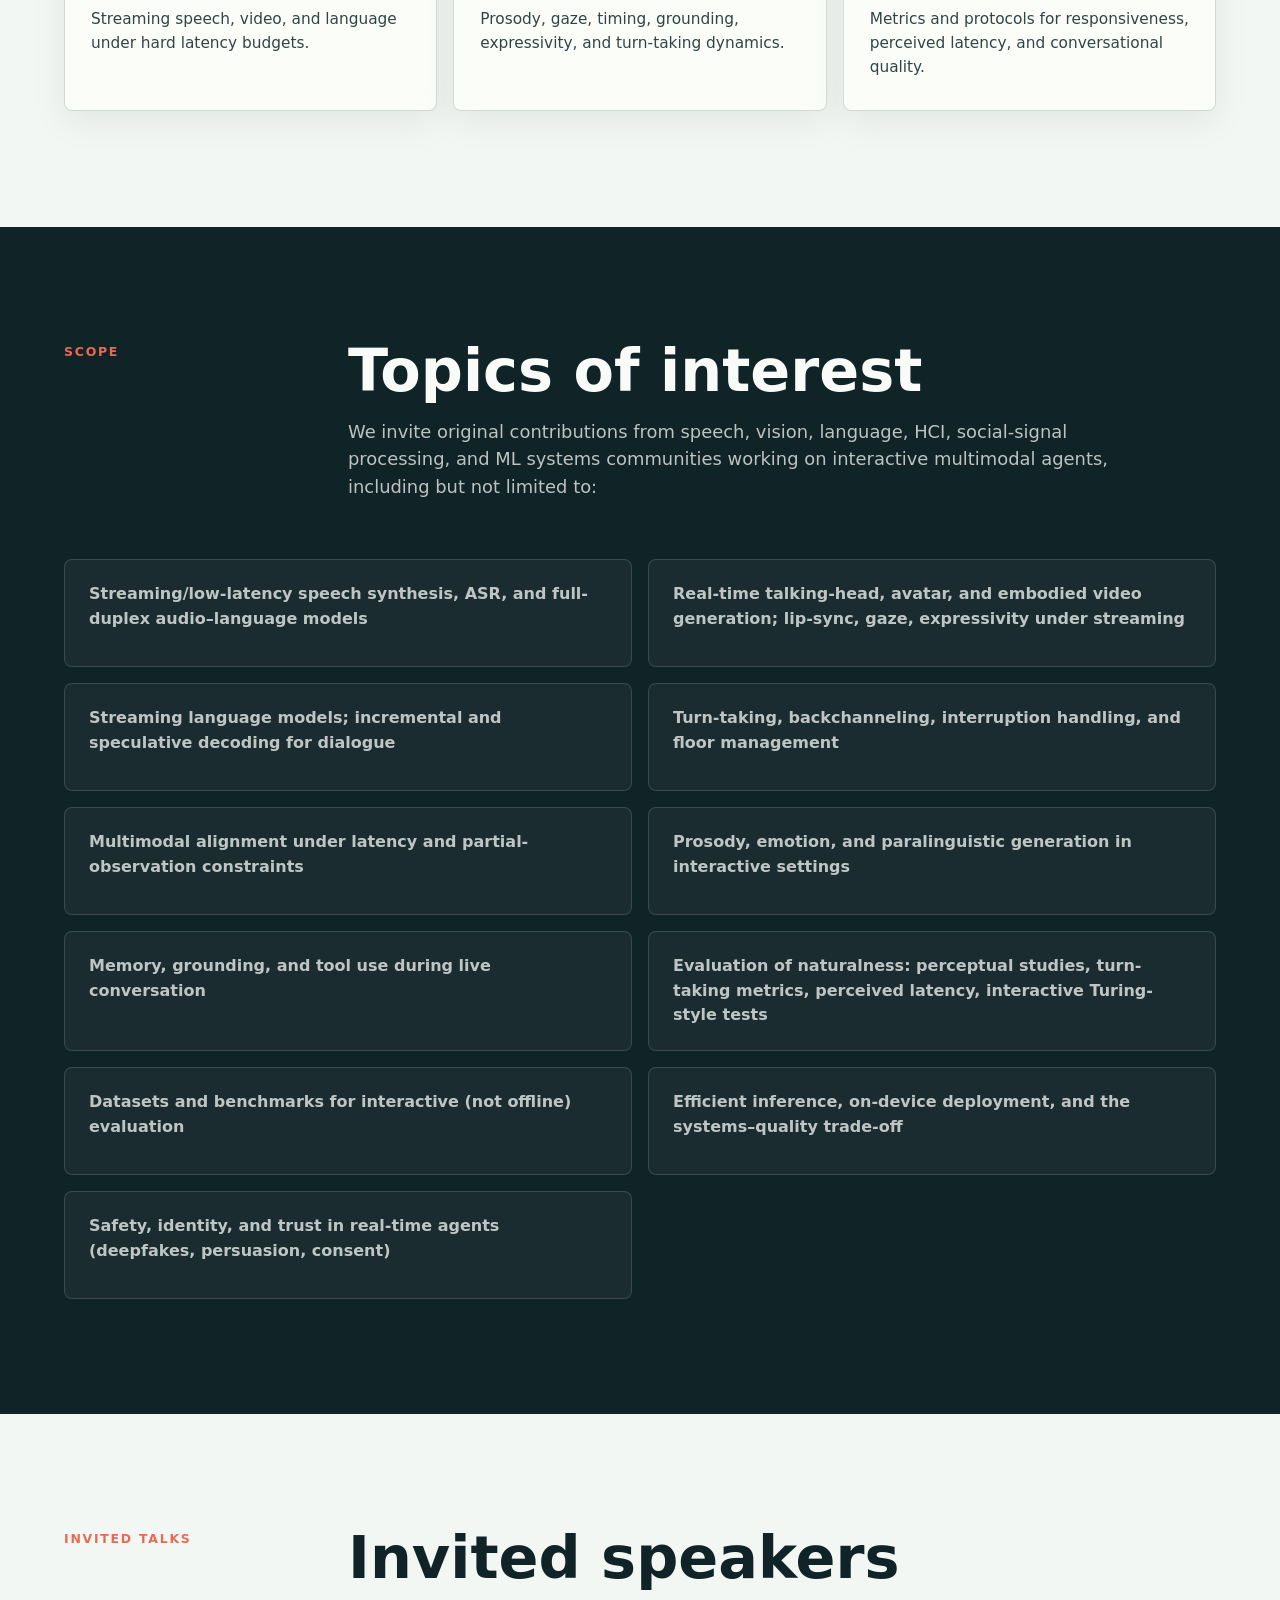
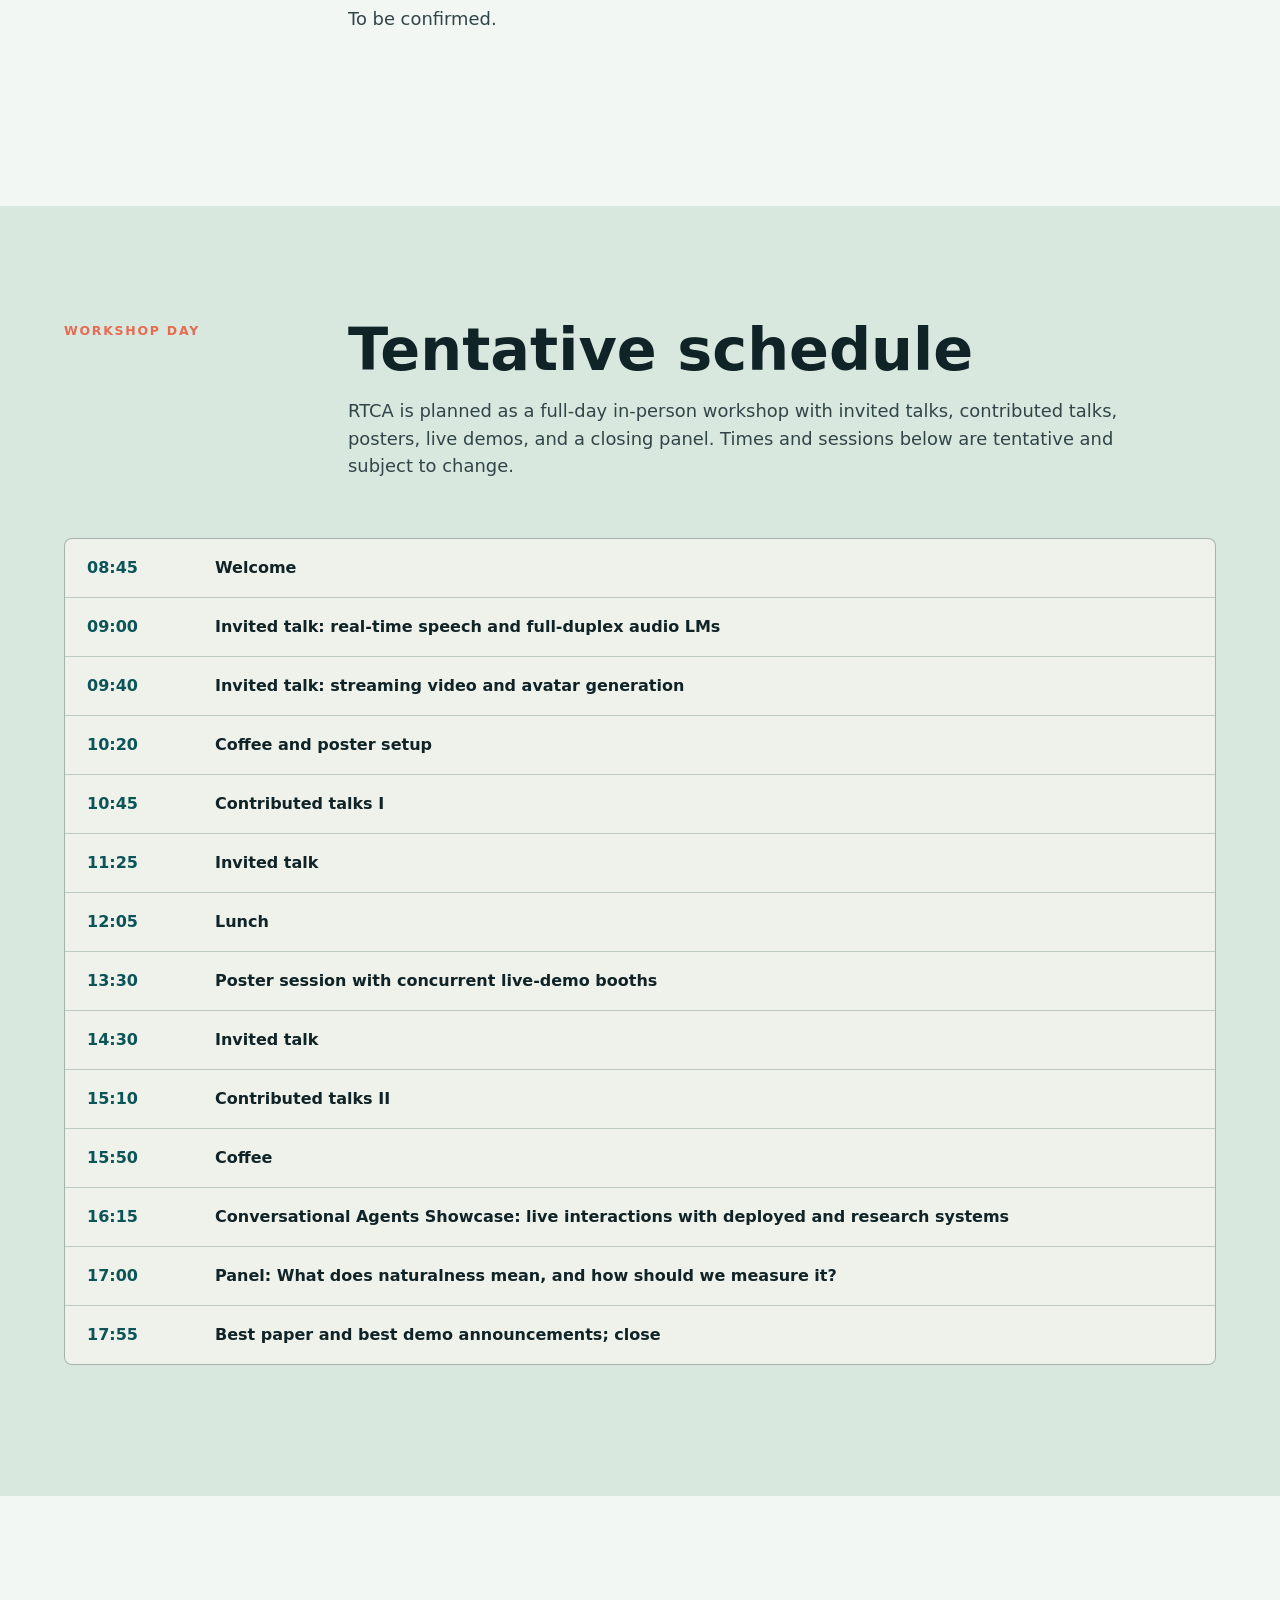
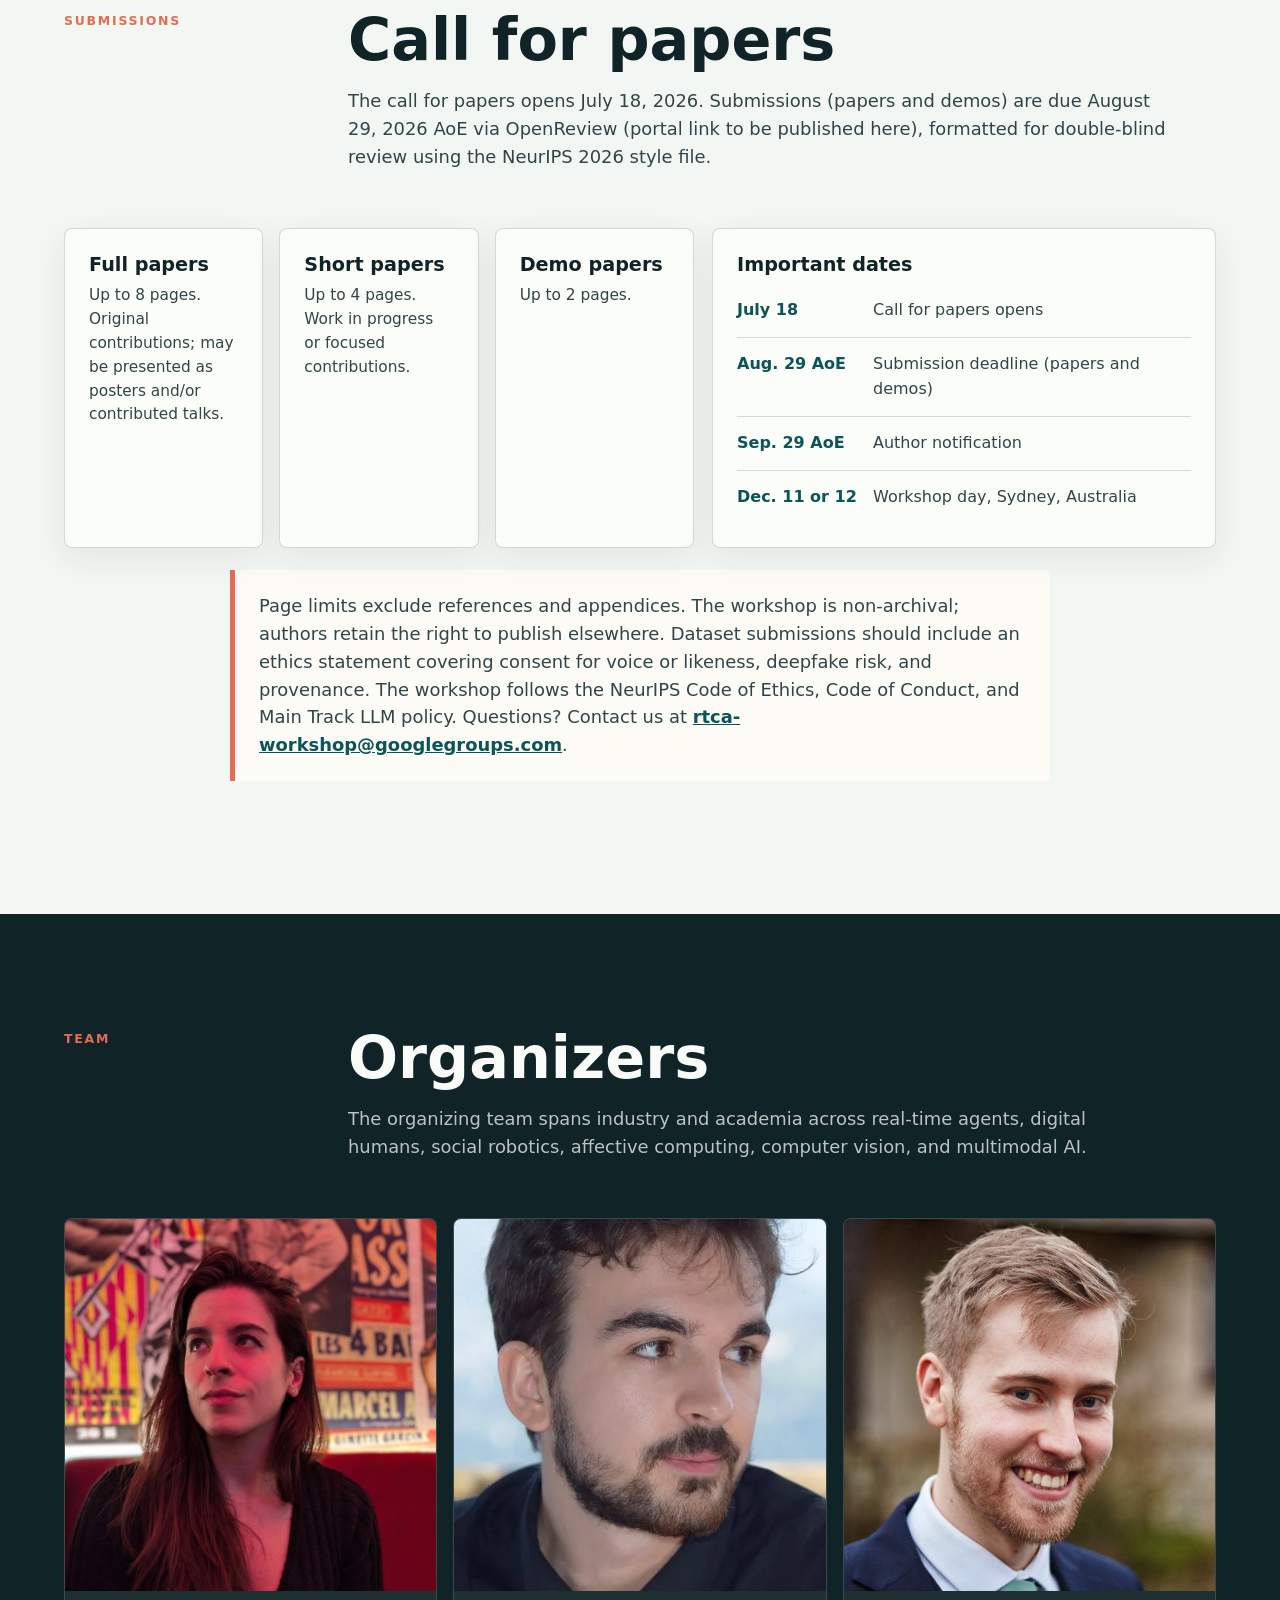
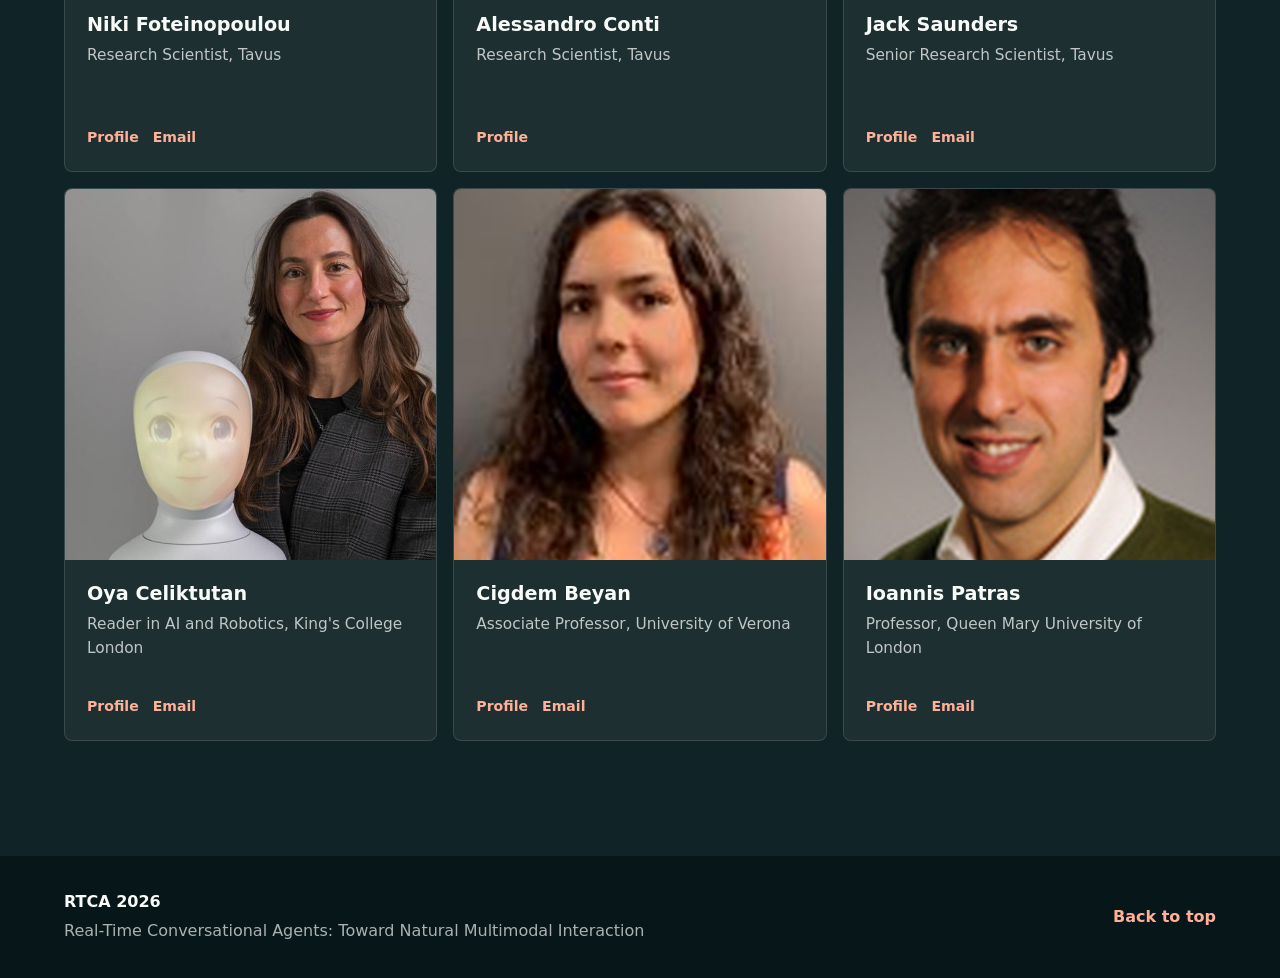
==== commit 280d947b: "Reword workshop date to TBC Dec 11th or 12th 2026 Co-Authored-By: Claude Sonnet 5 <noreply@anthropic" ====
--- a/index.html
+++ b/index.html
@@ -64,7 +64,7 @@
       <section class="quick-facts" aria-label="Workshop quick facts">
         <div class="fact">
           <span>Date</span>
-          <strong>TBC Dec. 11&ndash;12, 2026</strong>
+          <strong>TBC Dec 11th or 12th 2026</strong>
         </div>
         <div class="fact">
           <span>Location</span>
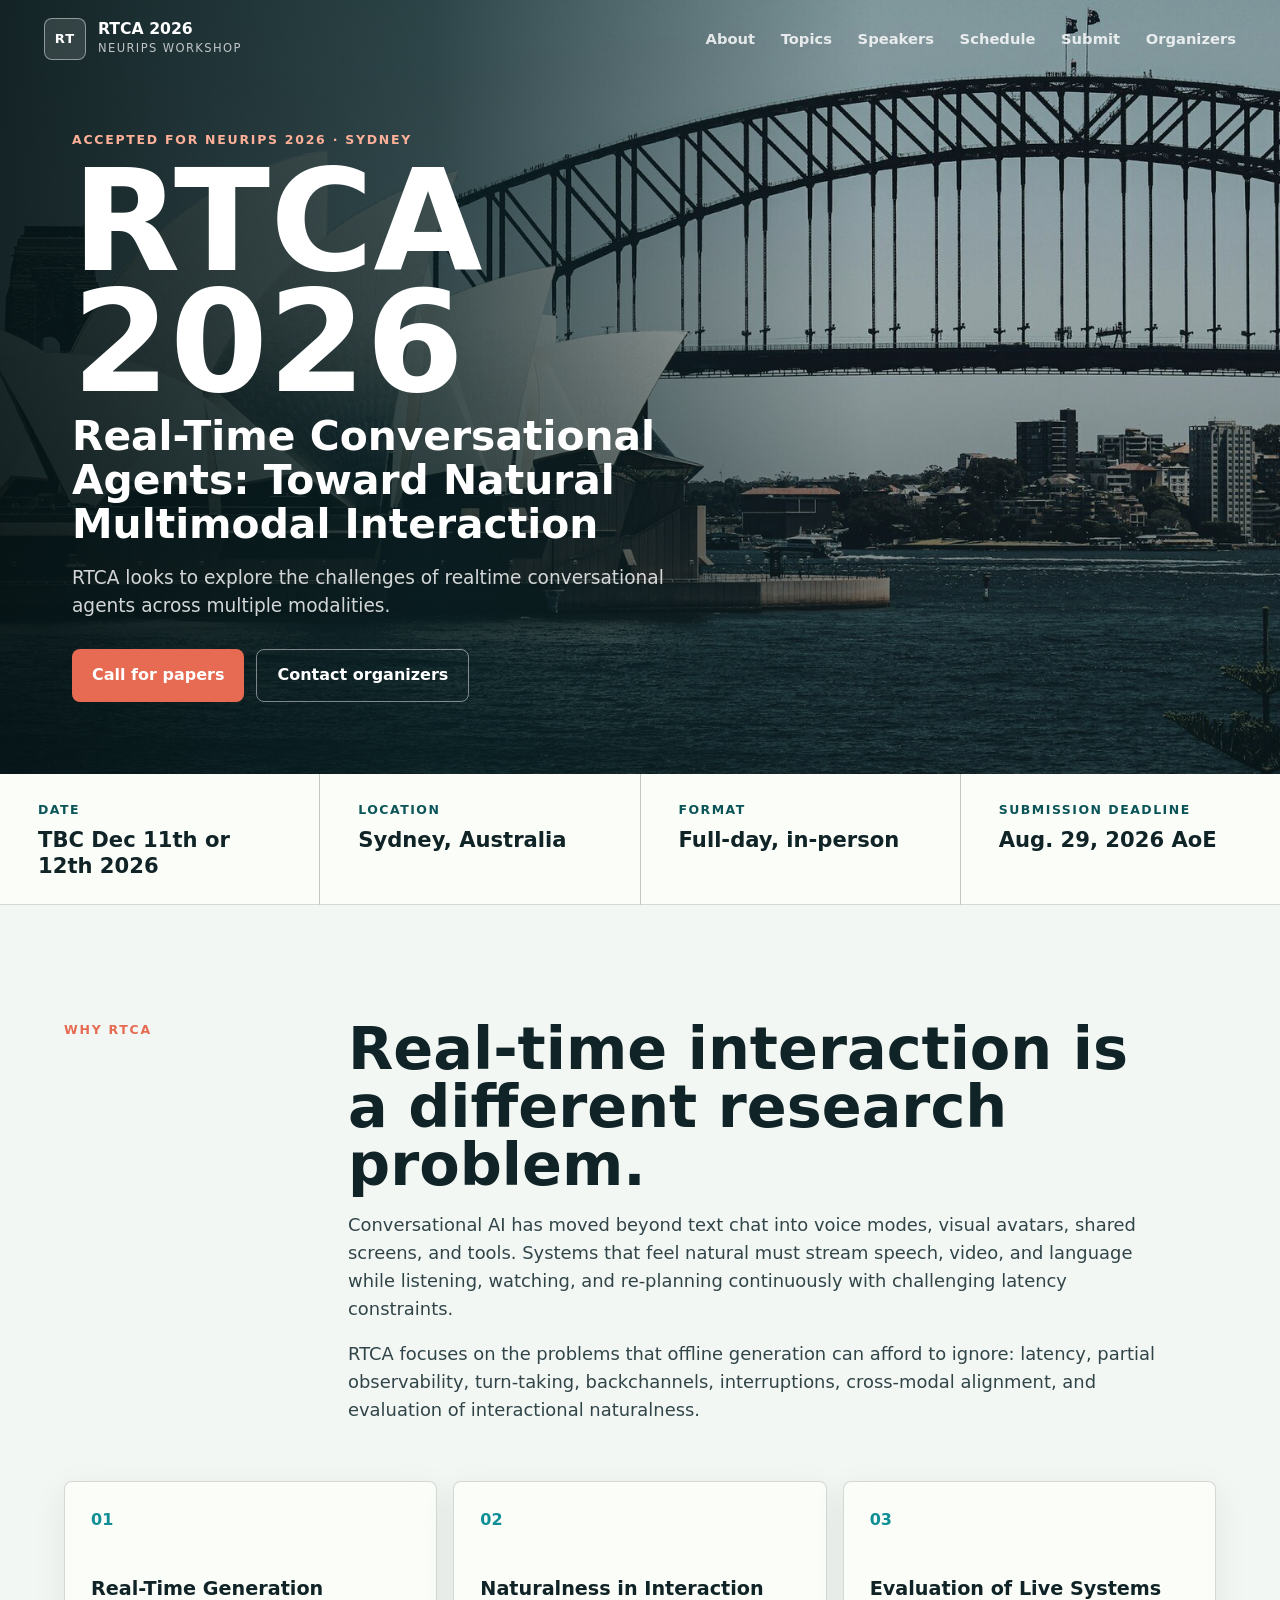
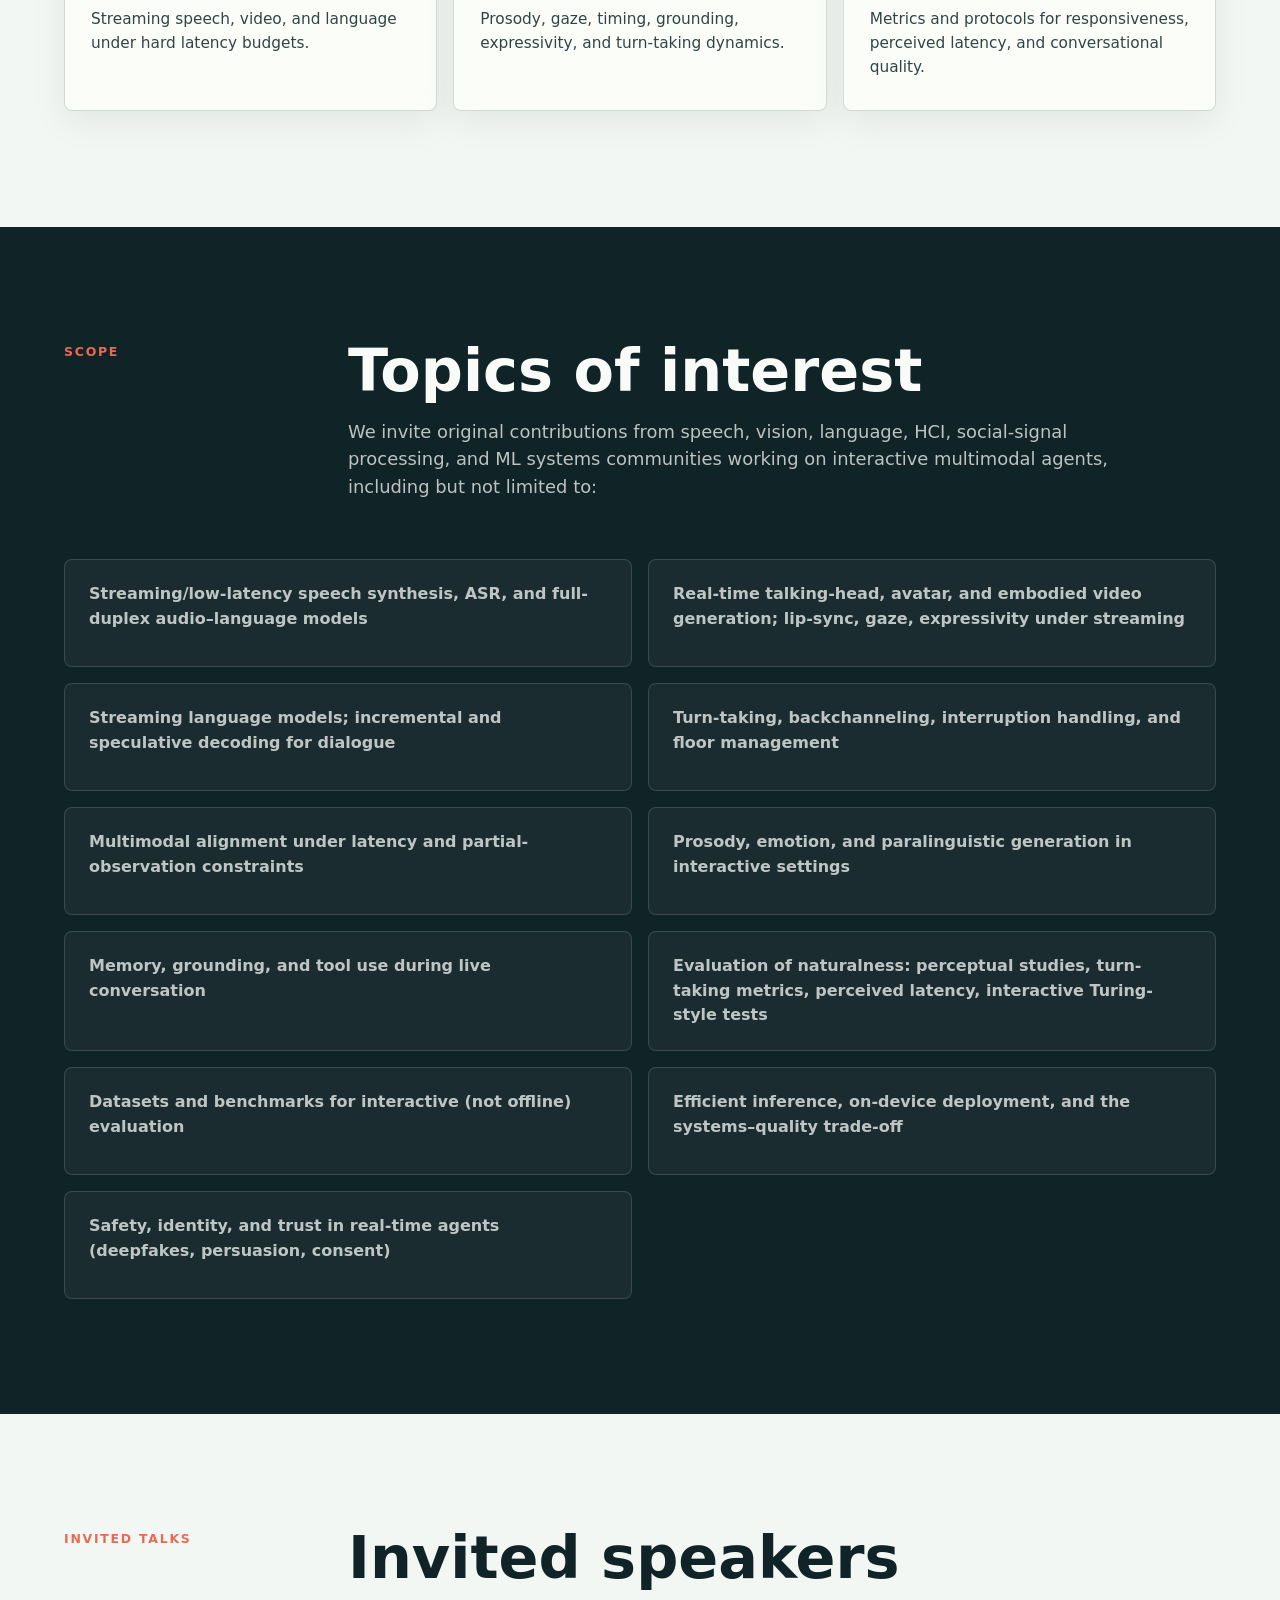
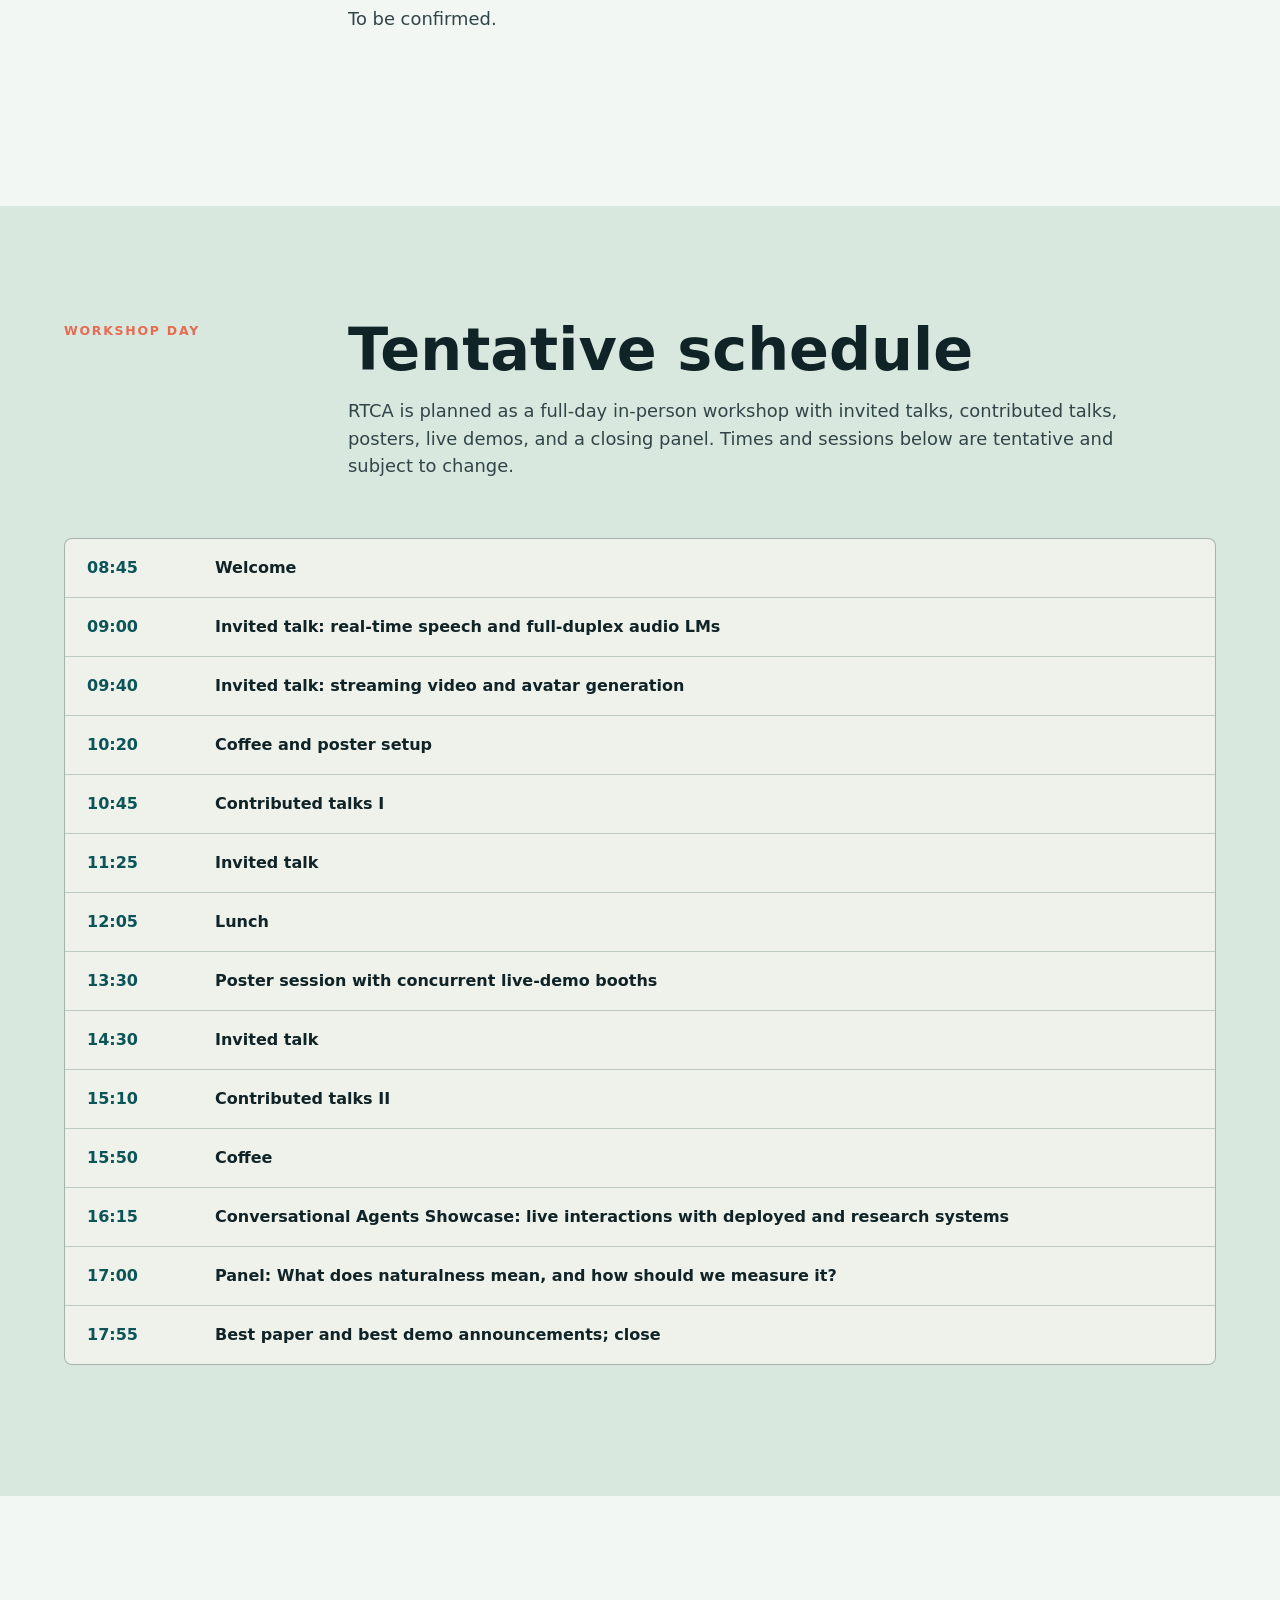
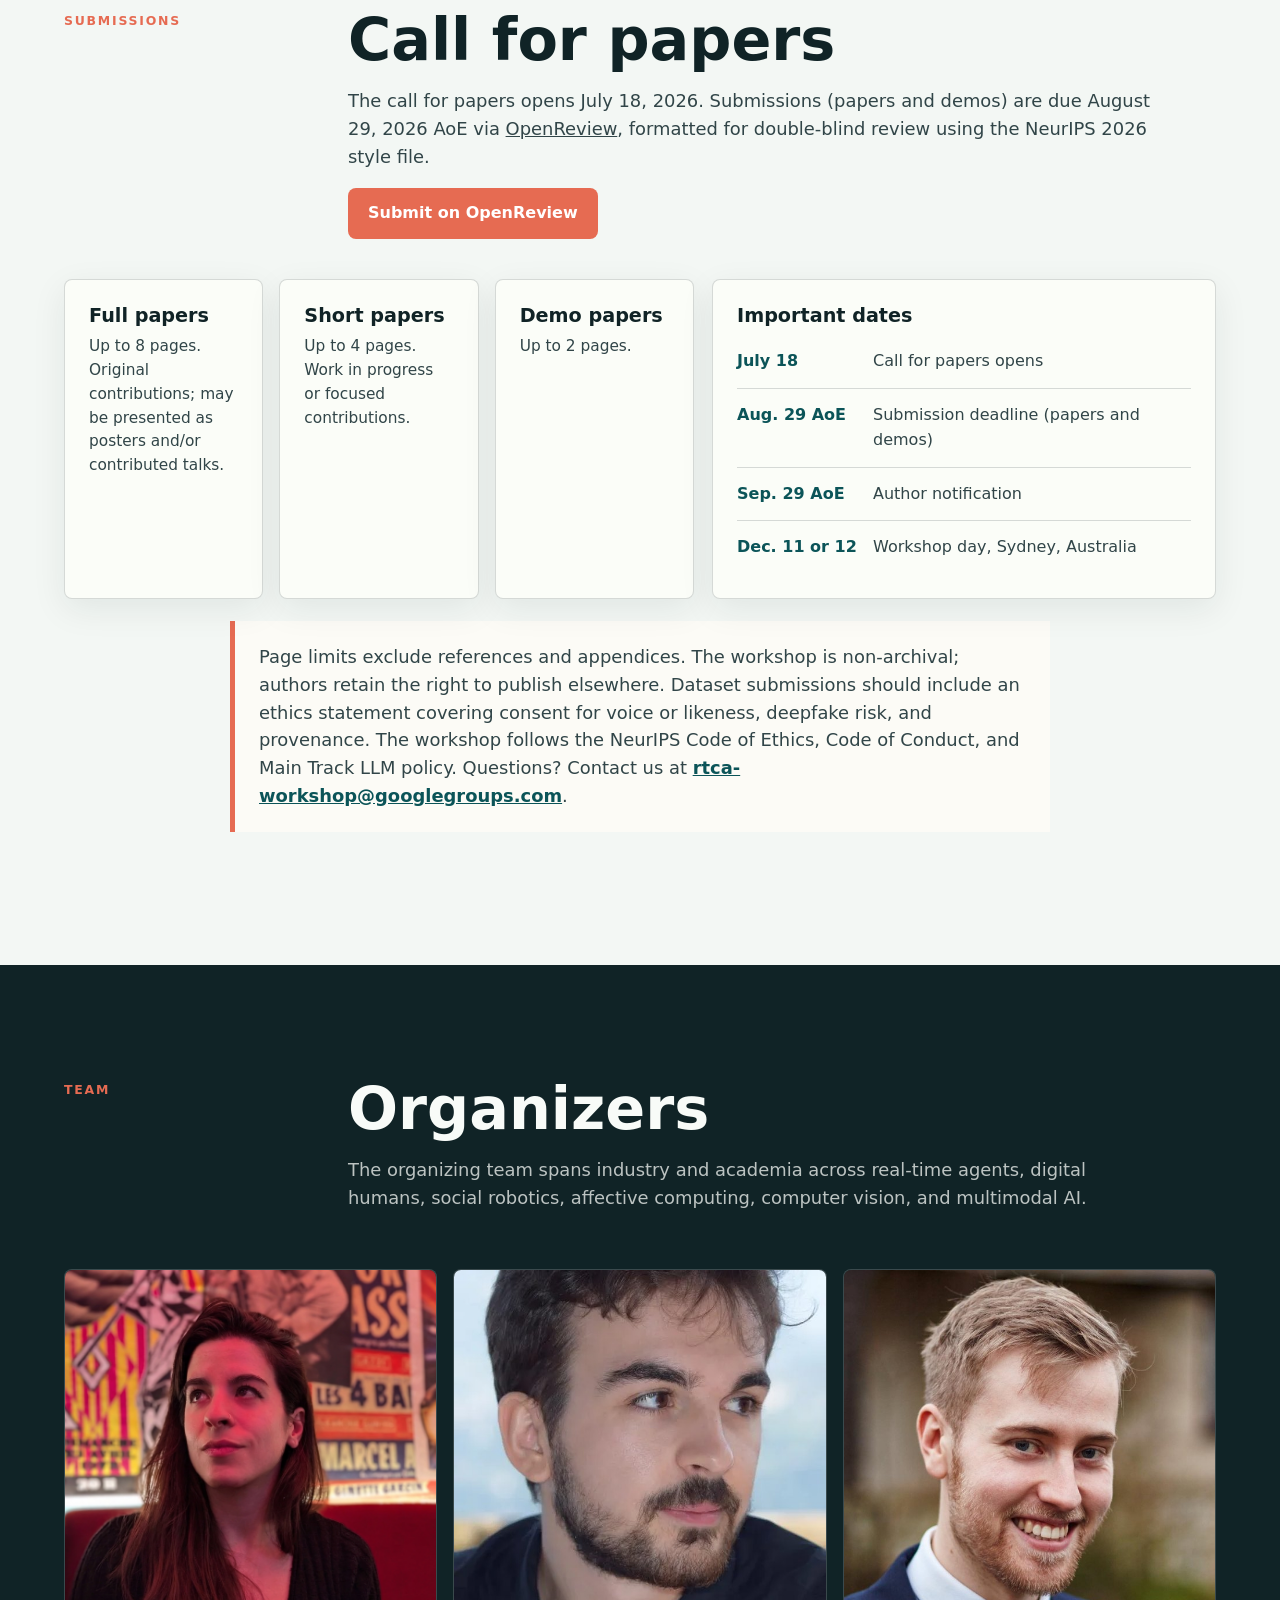
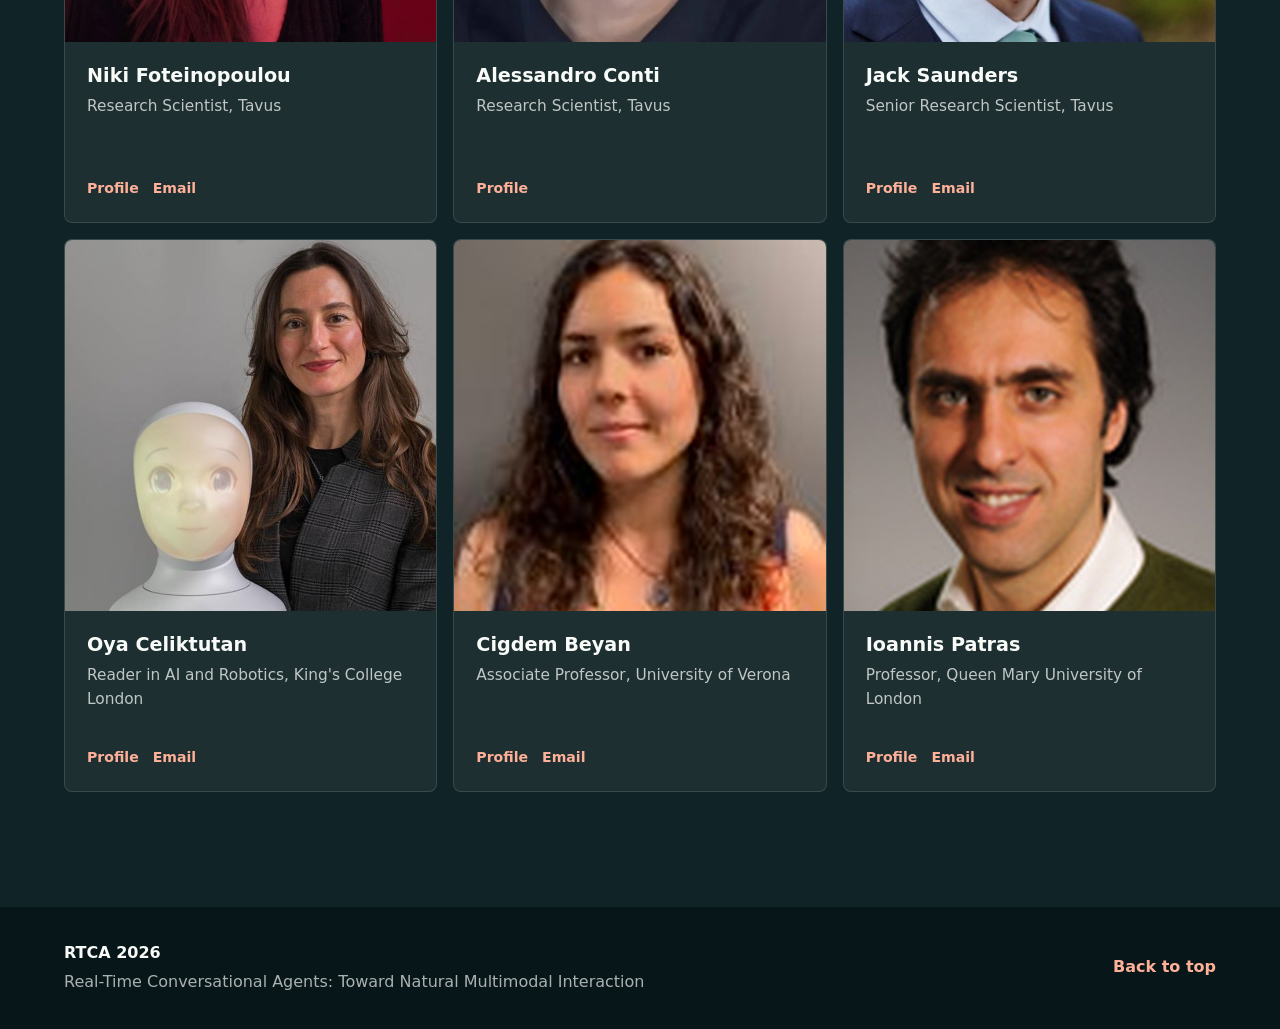
==== commit c599ef89: "Add OpenReview submission link to the call for papers section Co-Authored-By: Claude Sonnet 5 <norep" ====
--- a/index.html
+++ b/index.html
@@ -188,9 +188,10 @@
             <h2>Call for papers</h2>
             <p>
               The call for papers opens July 18, 2026. Submissions (papers and demos) are due August 29, 2026 AoE
-              via OpenReview (portal link to be published here), formatted for double-blind review using the
-              NeurIPS 2026 style file.
-            </p>
+              via <a href="https://openreview.net/group?id=NeurIPS.cc/2026/Workshop/RTCA">OpenReview</a>,
+              formatted for double-blind review using the NeurIPS 2026 style file.
+            </p>
+            <a class="button primary" href="https://openreview.net/group?id=NeurIPS.cc/2026/Workshop/RTCA">Submit on OpenReview</a>
           </div>
         </div>
         <div class="submission-layout">
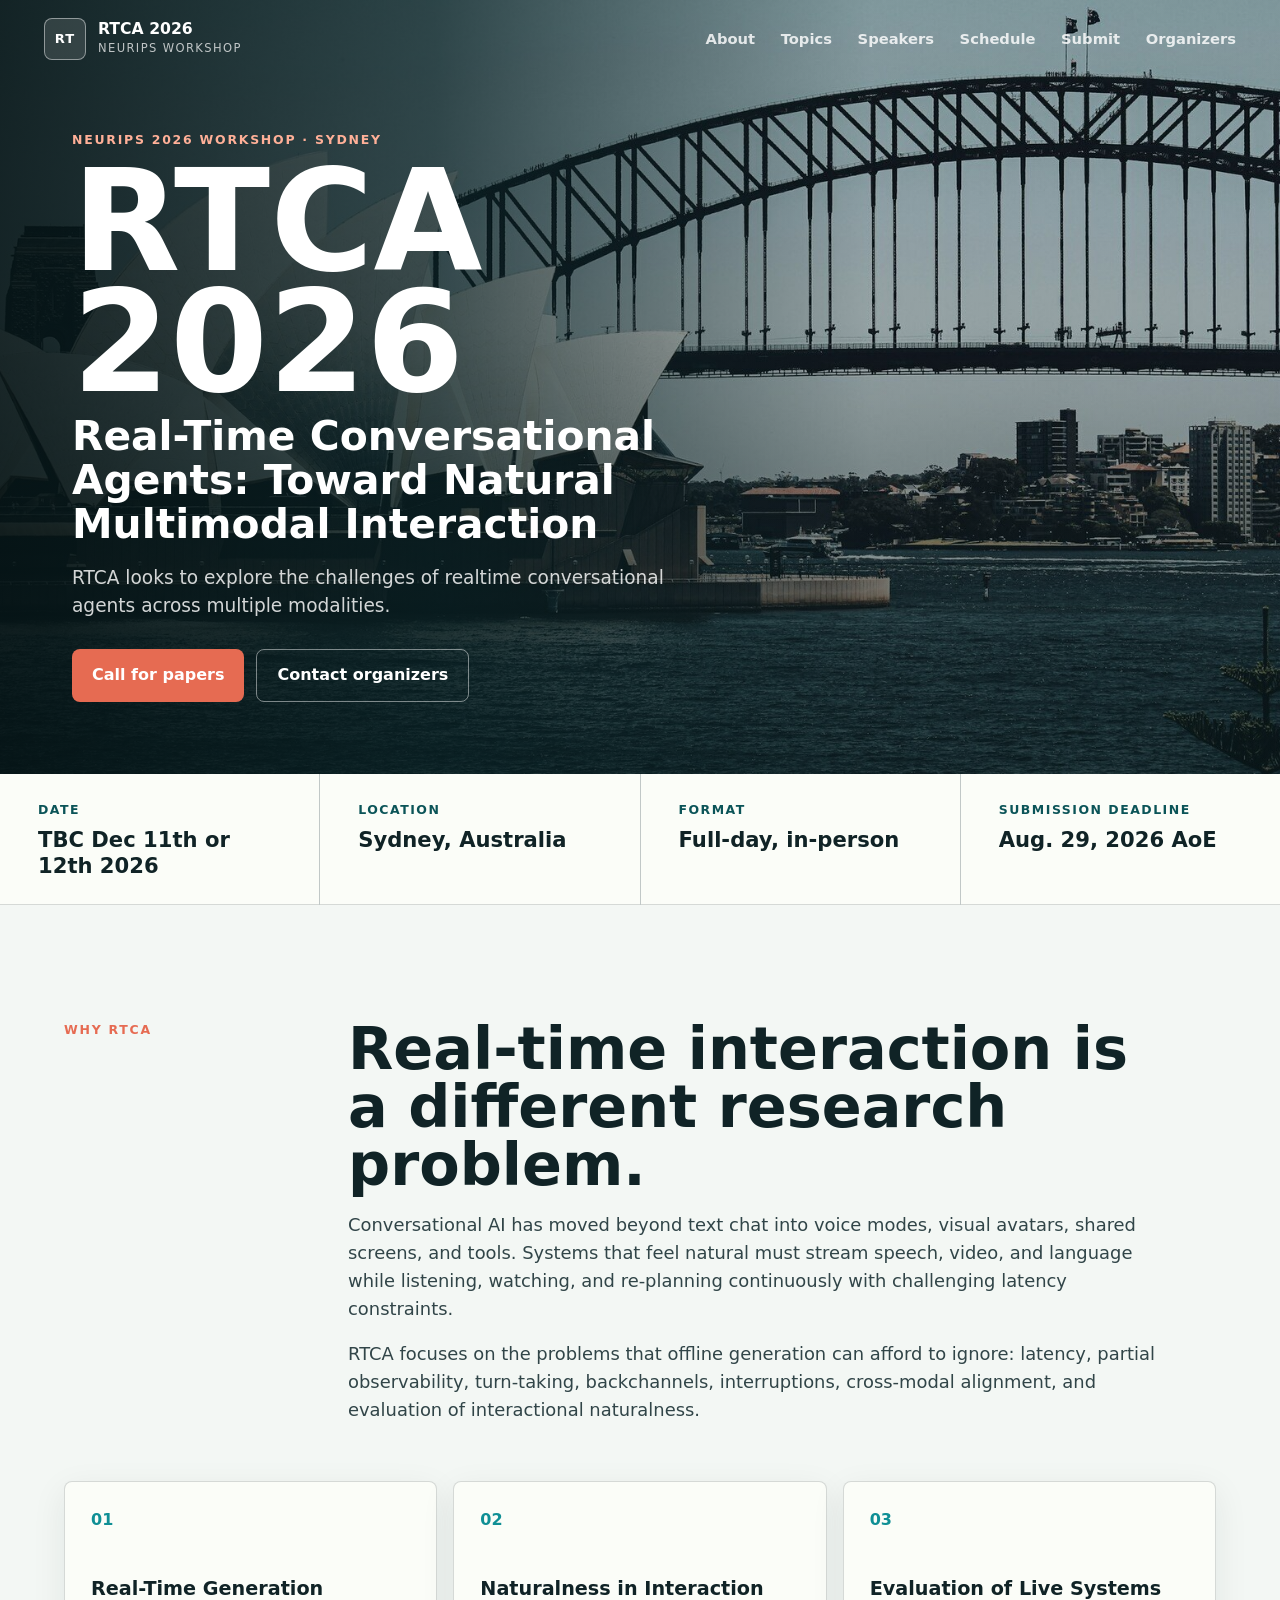
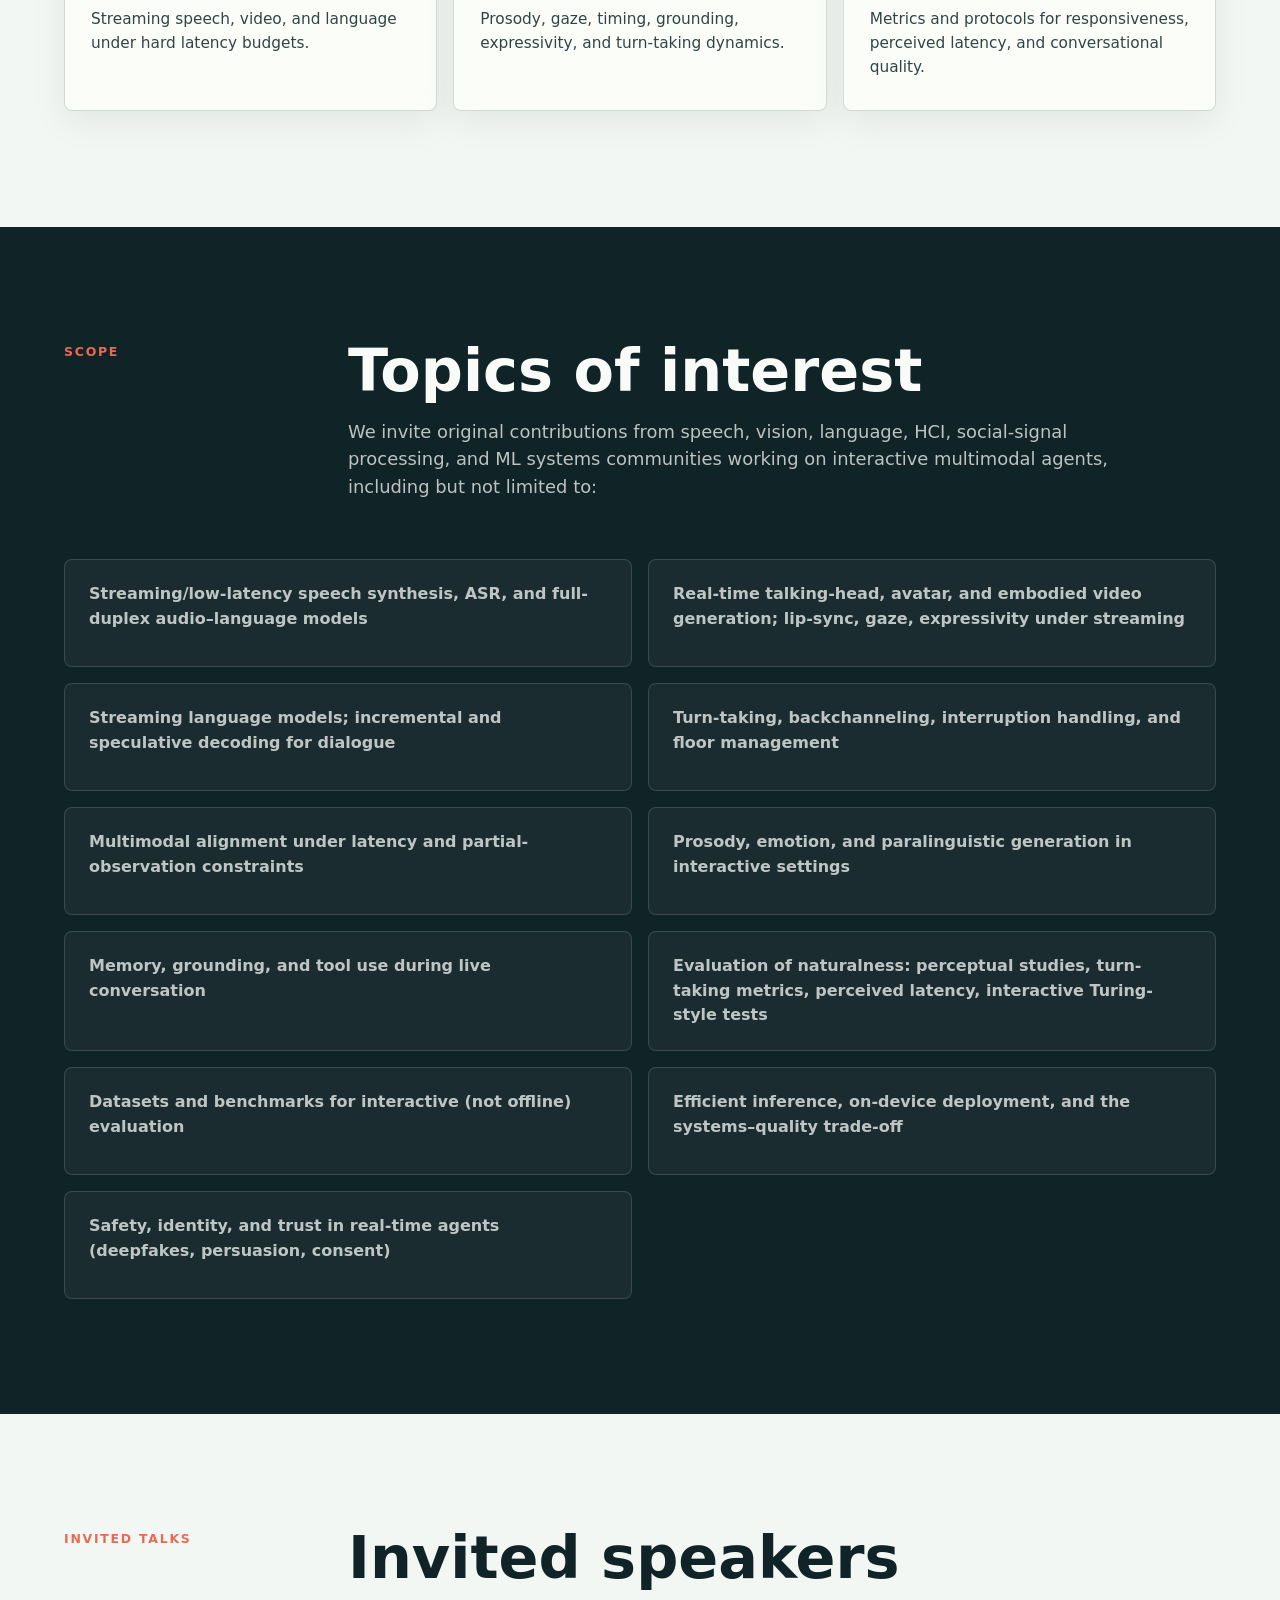
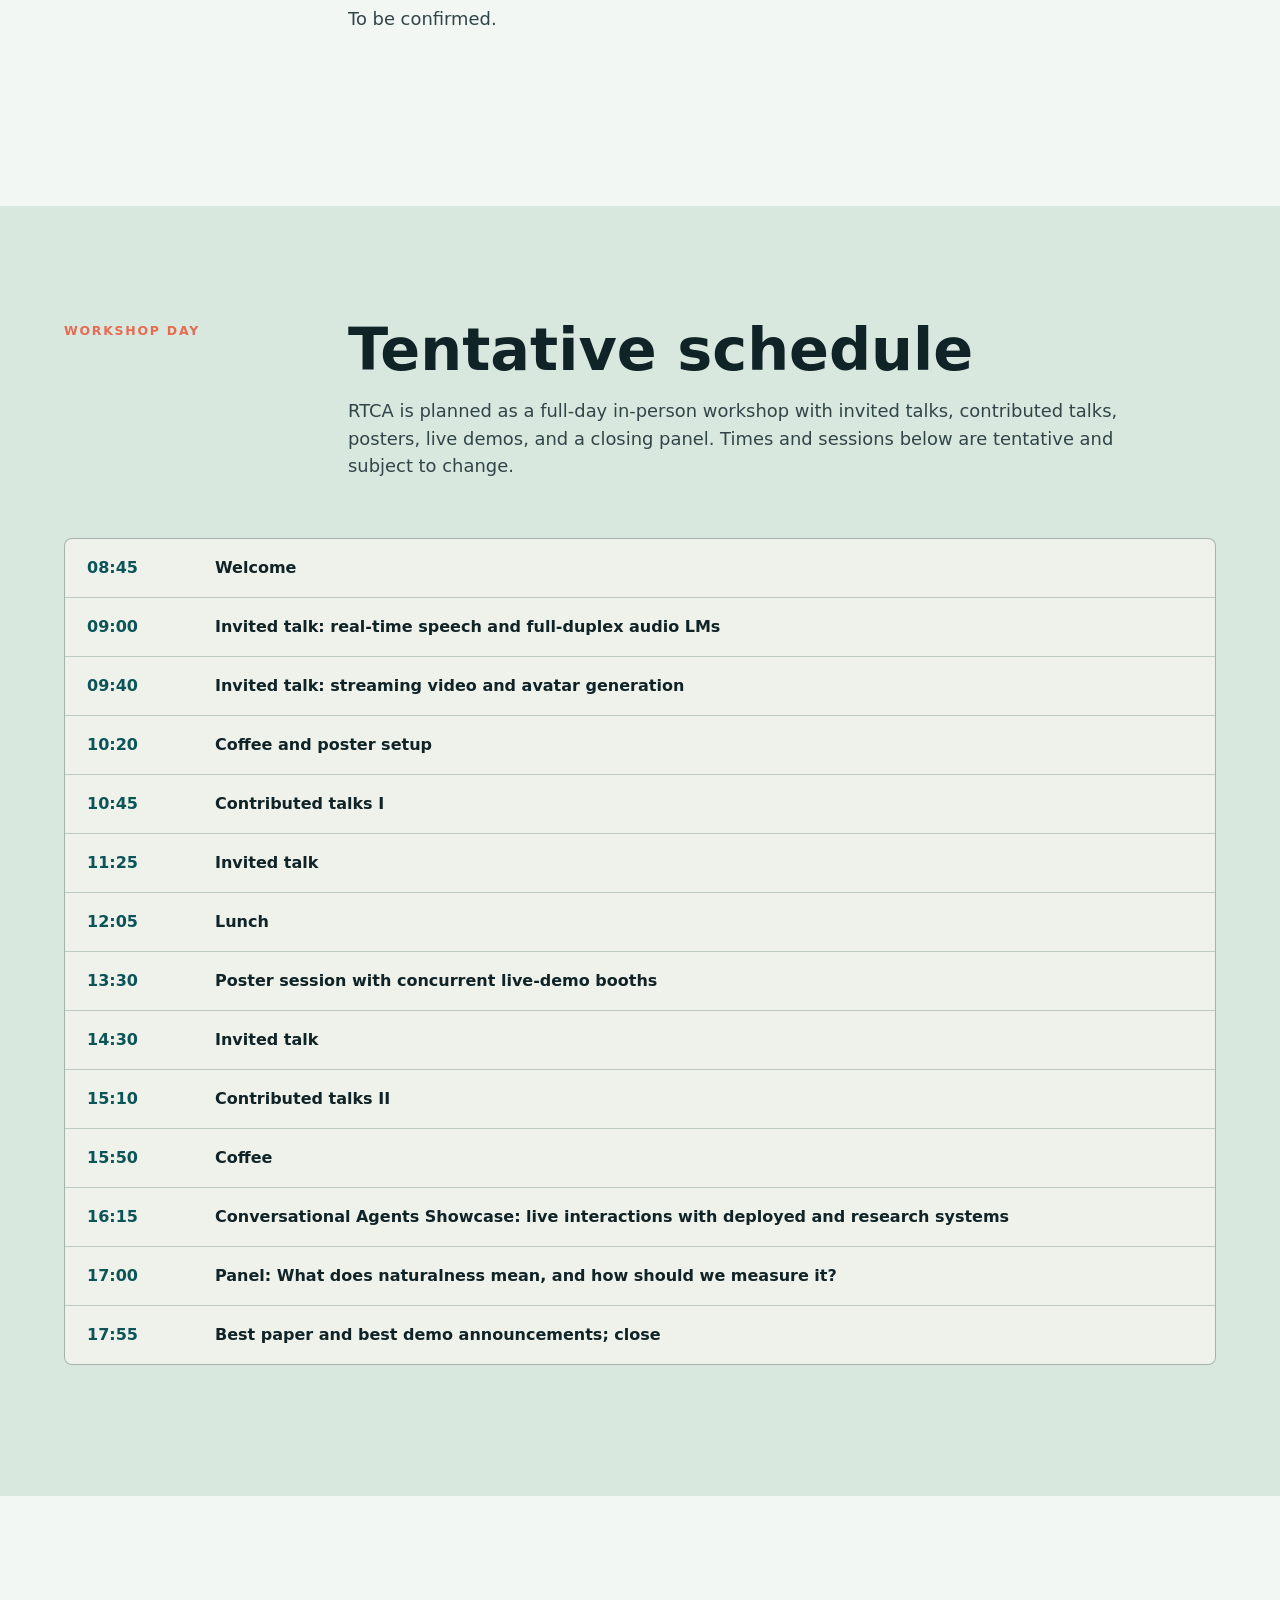
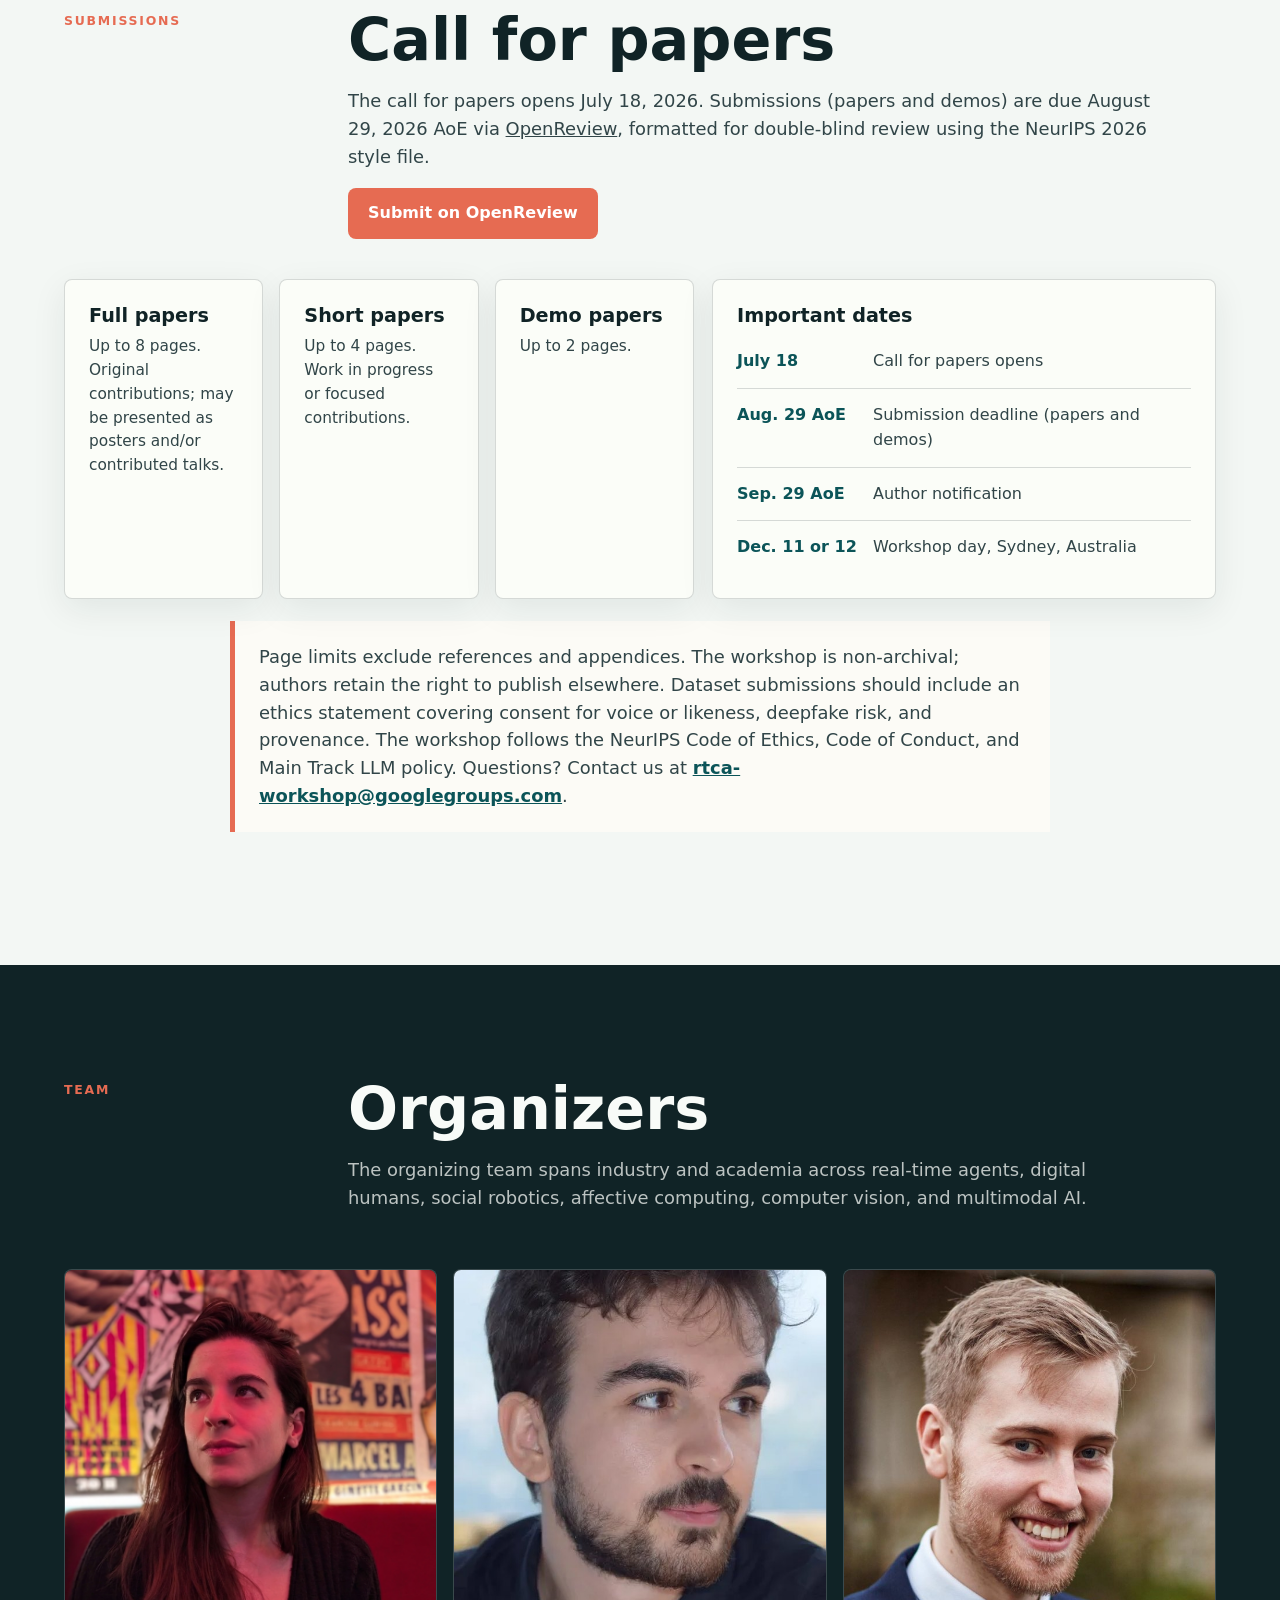
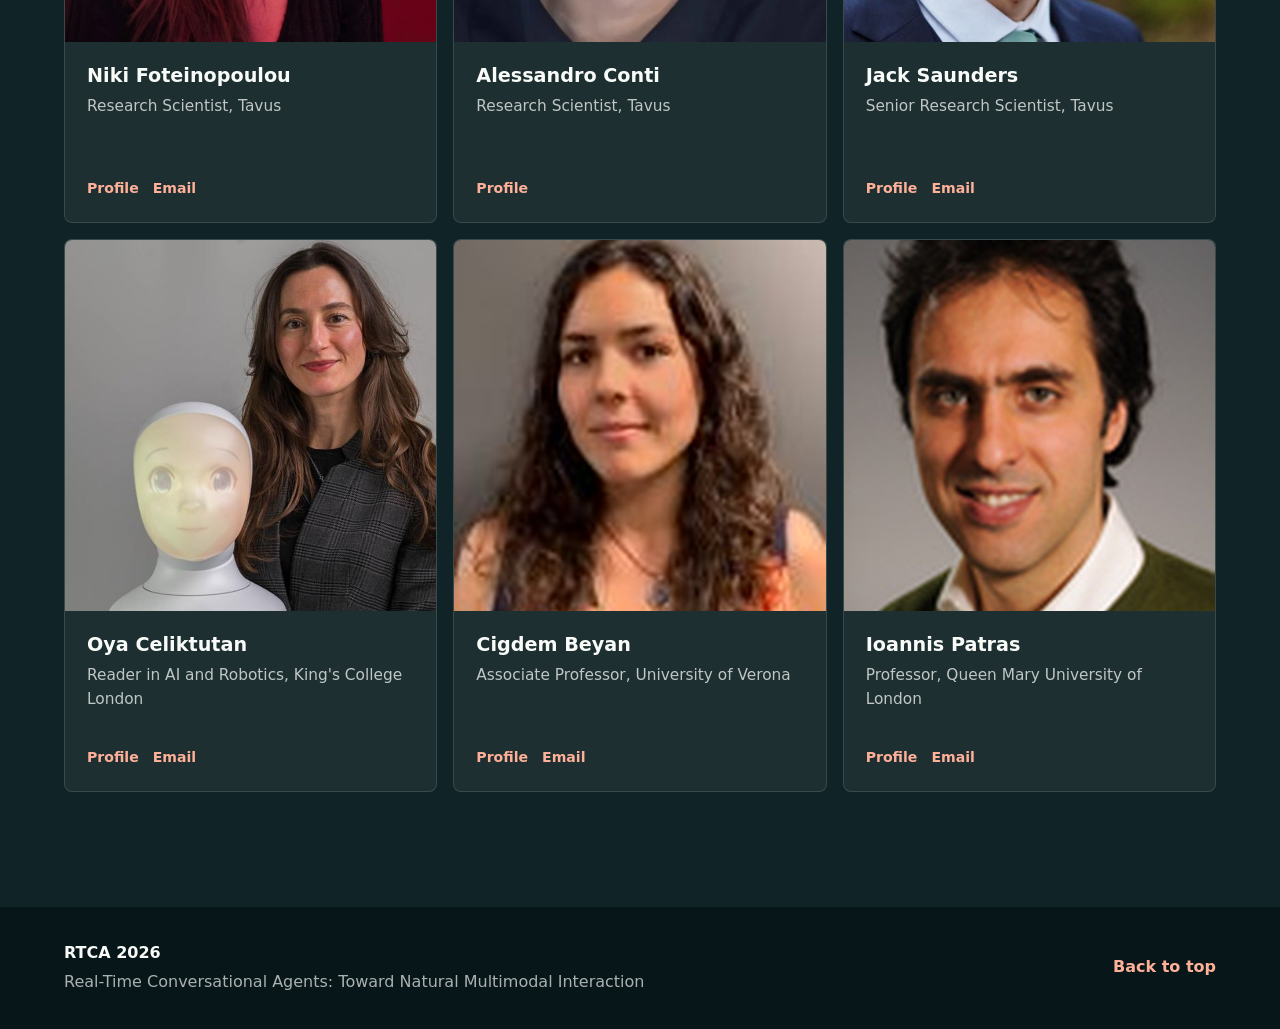
==== commit 2aa5c456: "Remove "accepted" language from hero eyebrow and og:description Co-Authored-By: Claude Sonnet 5 <nor" ====
--- a/index.html
+++ b/index.html
@@ -12,7 +12,7 @@
     <meta property="og:title" content="RTCA 2026 | Real-Time Conversational Agents" />
     <meta
       property="og:description"
-      content="Accepted as an official NeurIPS 2026 workshop in Sydney. A full-day workshop on real-time generation, interactional naturalness, and evaluation of live multimodal conversational systems."
+      content="An official NeurIPS 2026 workshop in Sydney. A full-day workshop on real-time generation, interactional naturalness, and evaluation of live multimodal conversational systems."
     />
     <meta property="og:type" content="website" />
     <meta property="og:image" content="assets/hero-rtca.jpg" />
@@ -48,7 +48,7 @@
         <img class="hero-image" src="assets/hero-rtca.jpg" alt="" />
         <div class="hero-shade" aria-hidden="true"></div>
         <div class="hero-content">
-          <p class="eyebrow">Accepted for NeurIPS 2026 &middot; Sydney</p>
+          <p class="eyebrow">NeurIPS 2026 Workshop &middot; Sydney</p>
           <h1 id="hero-title">RTCA 2026</h1>
           <p class="hero-subtitle">Real-Time Conversational Agents: Toward Natural Multimodal Interaction</p>
           <p class="hero-copy">
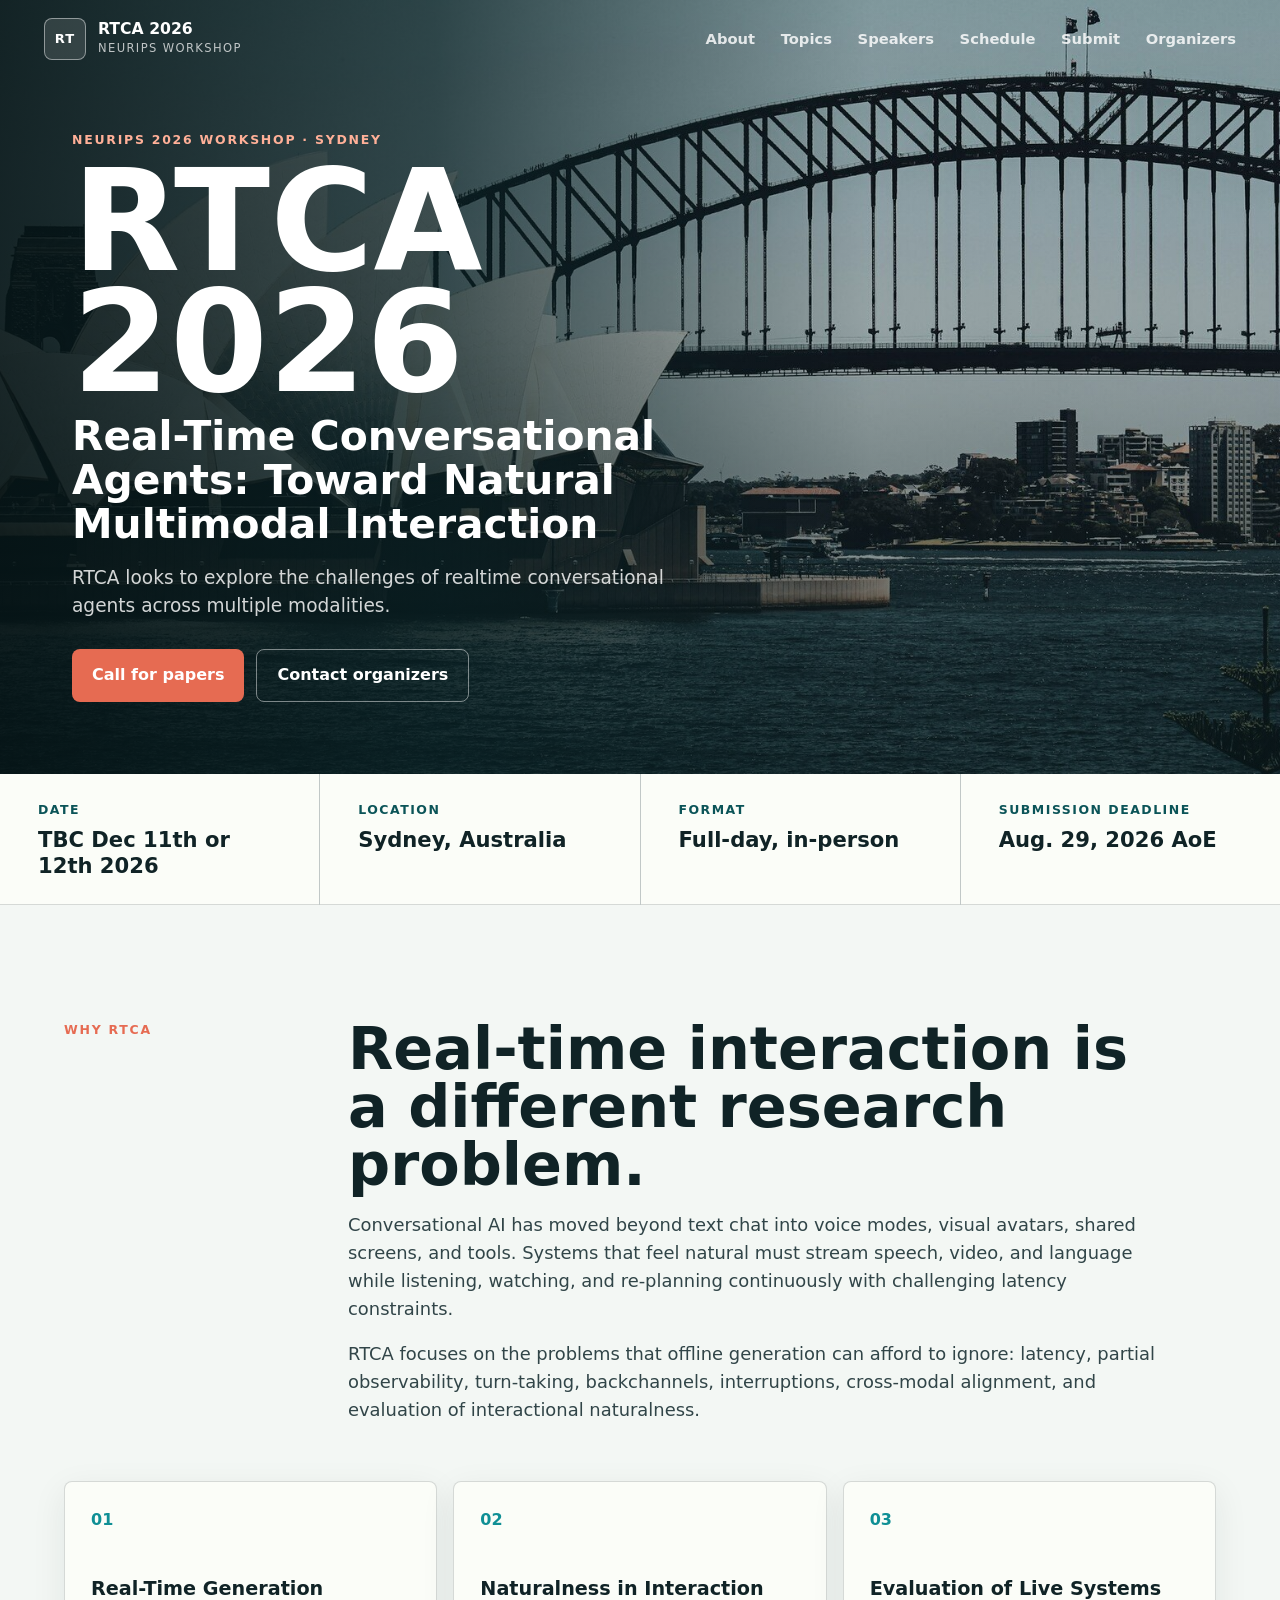
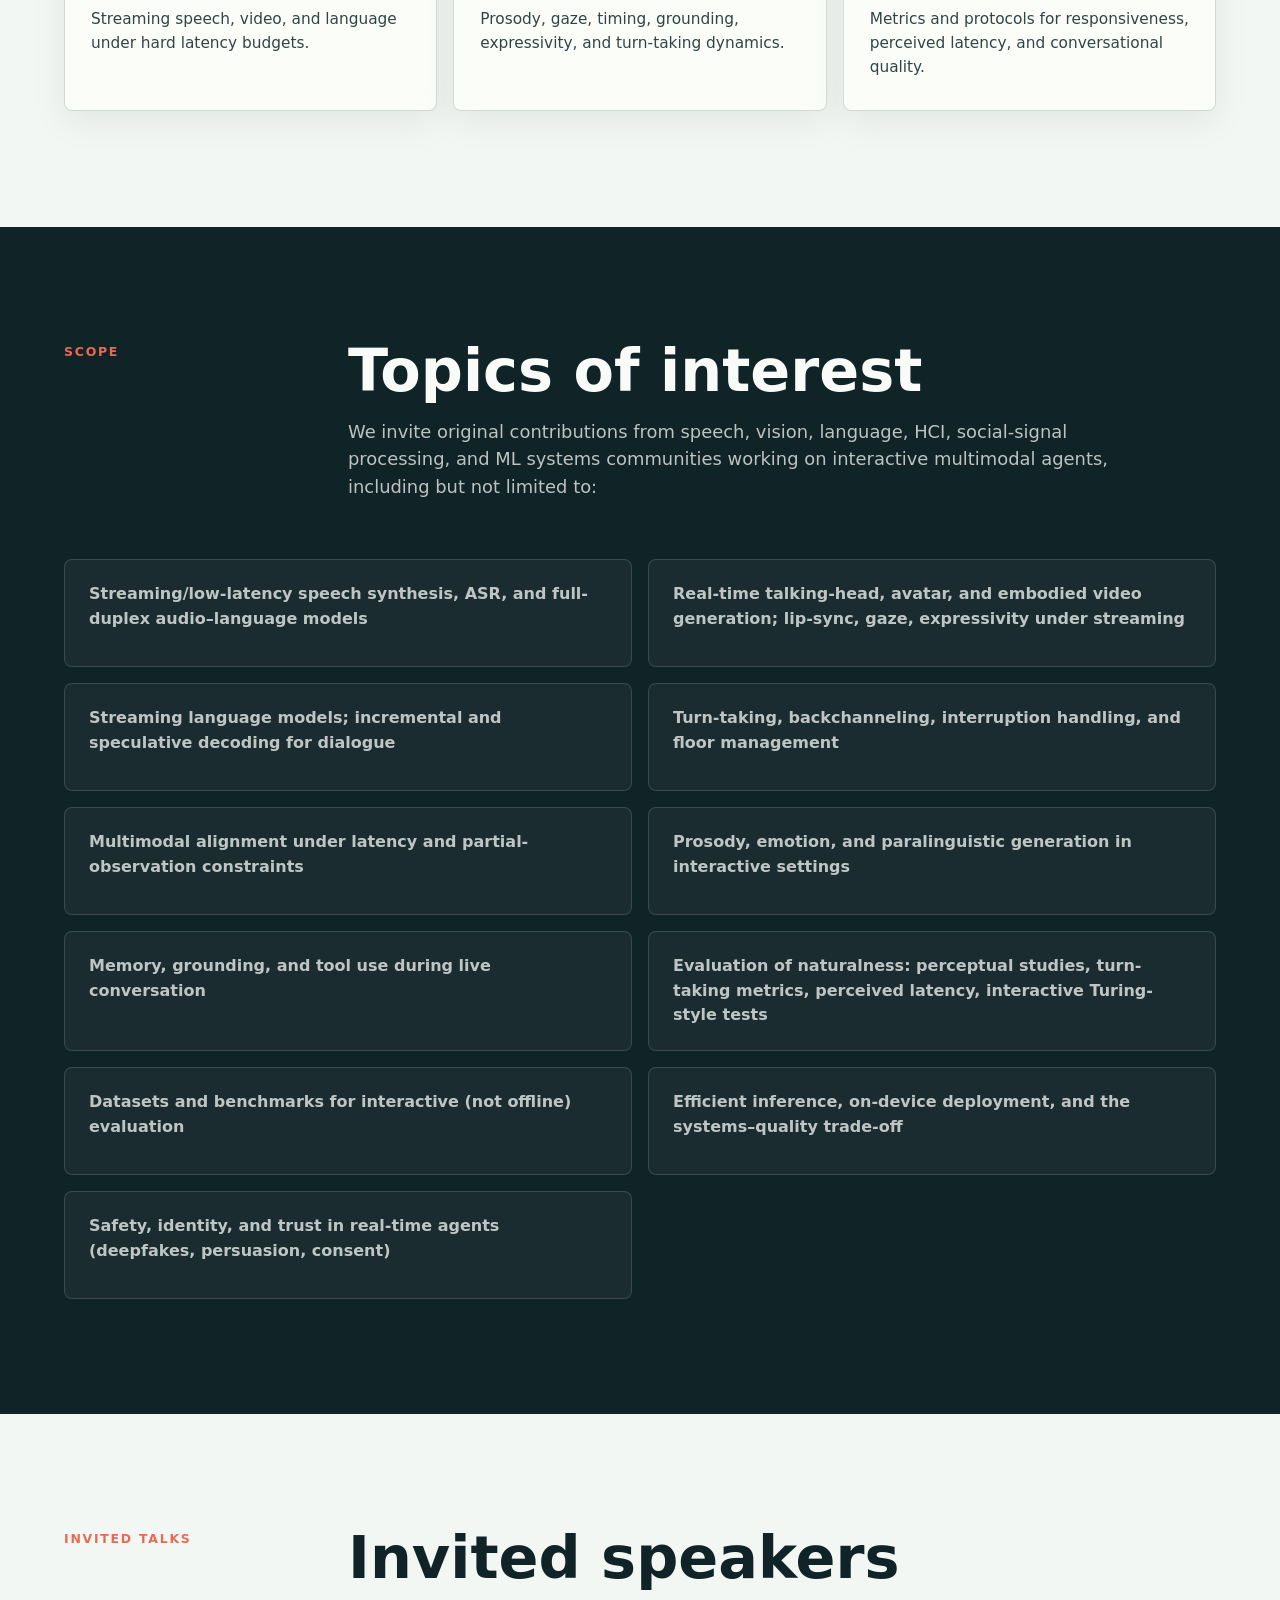
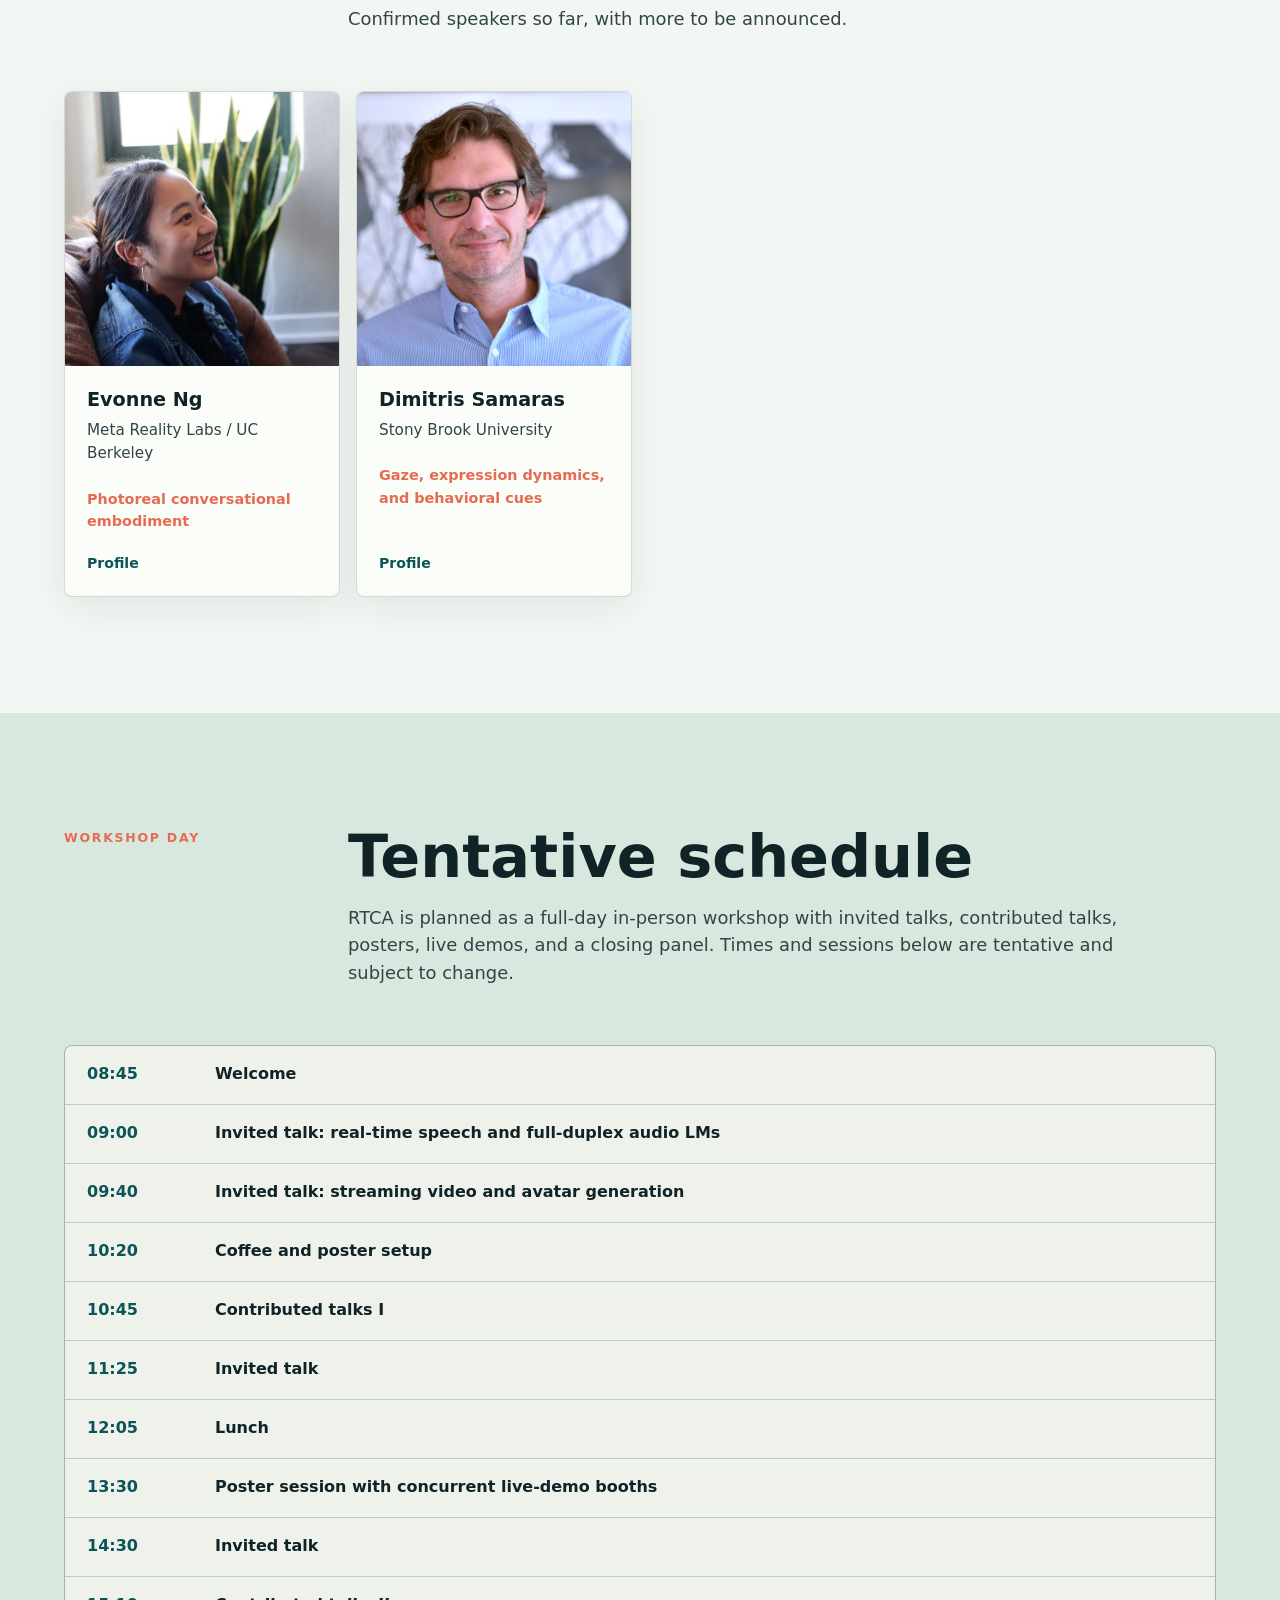
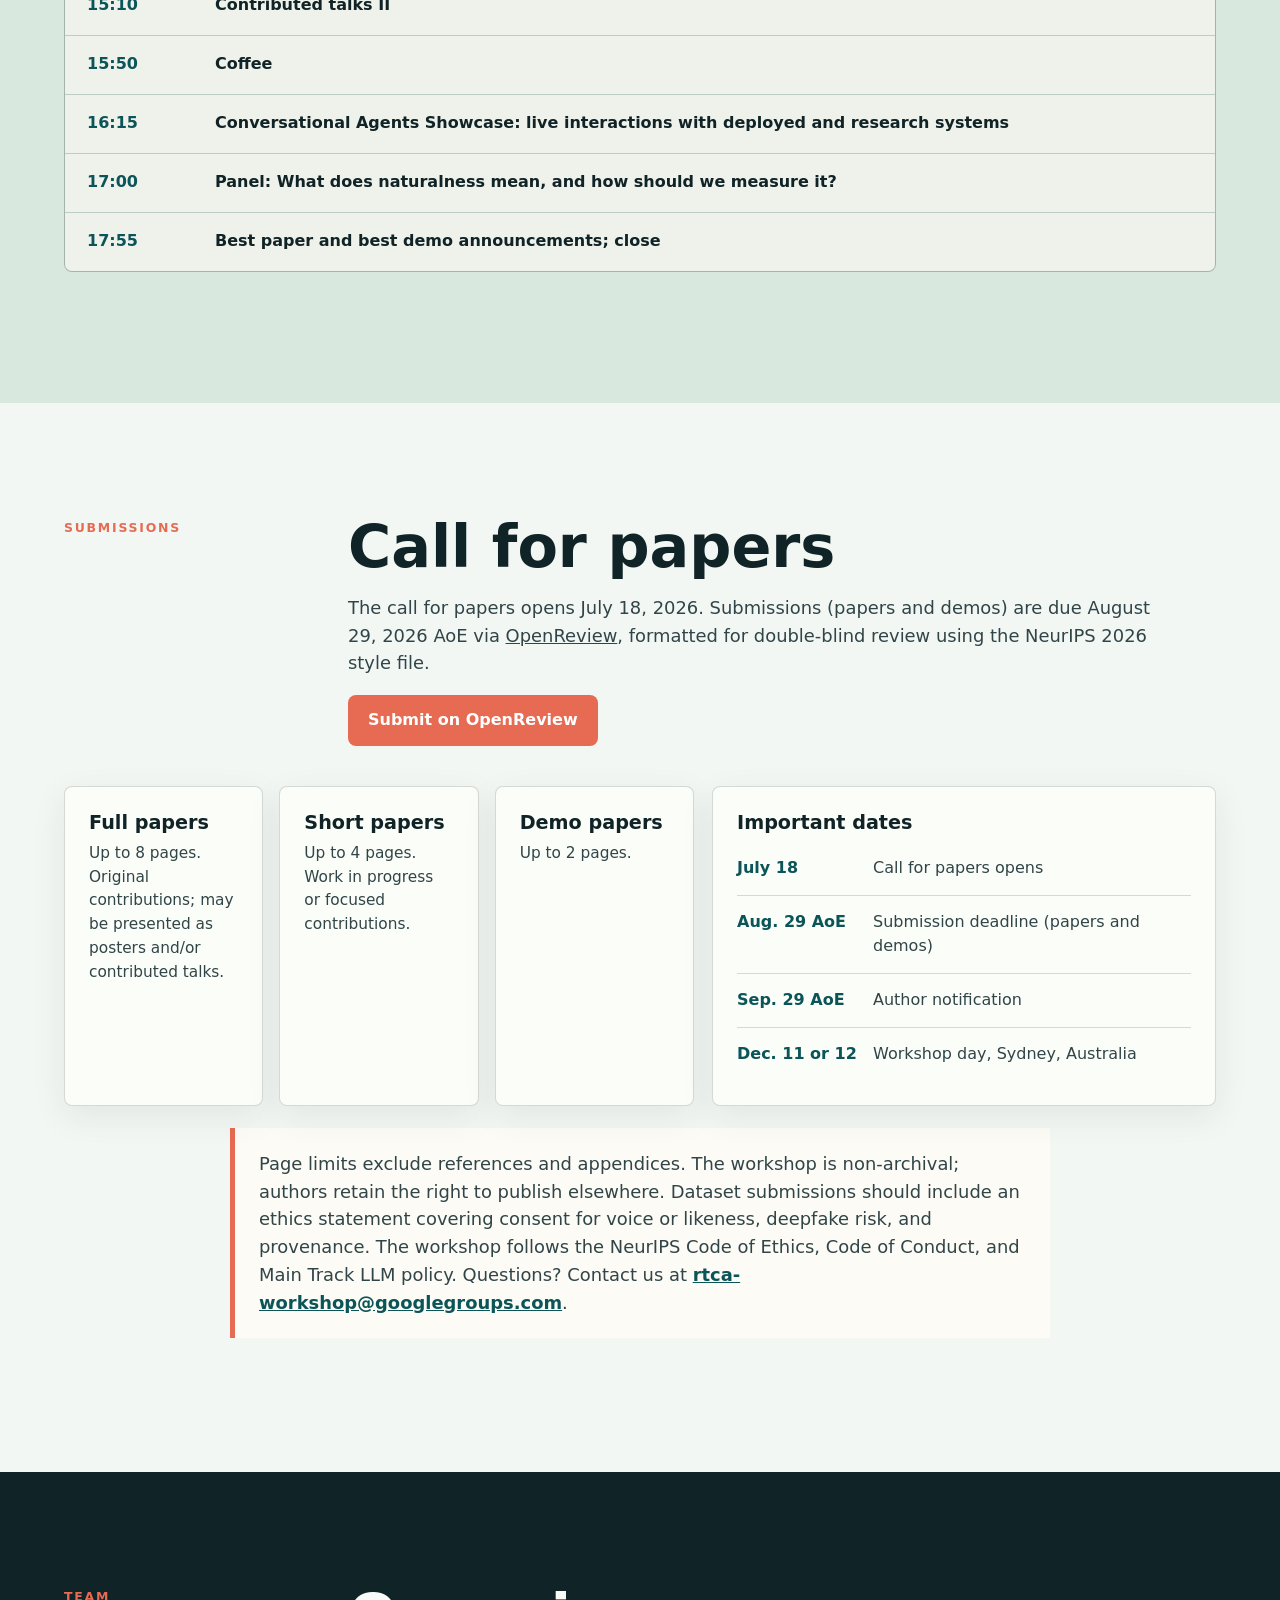
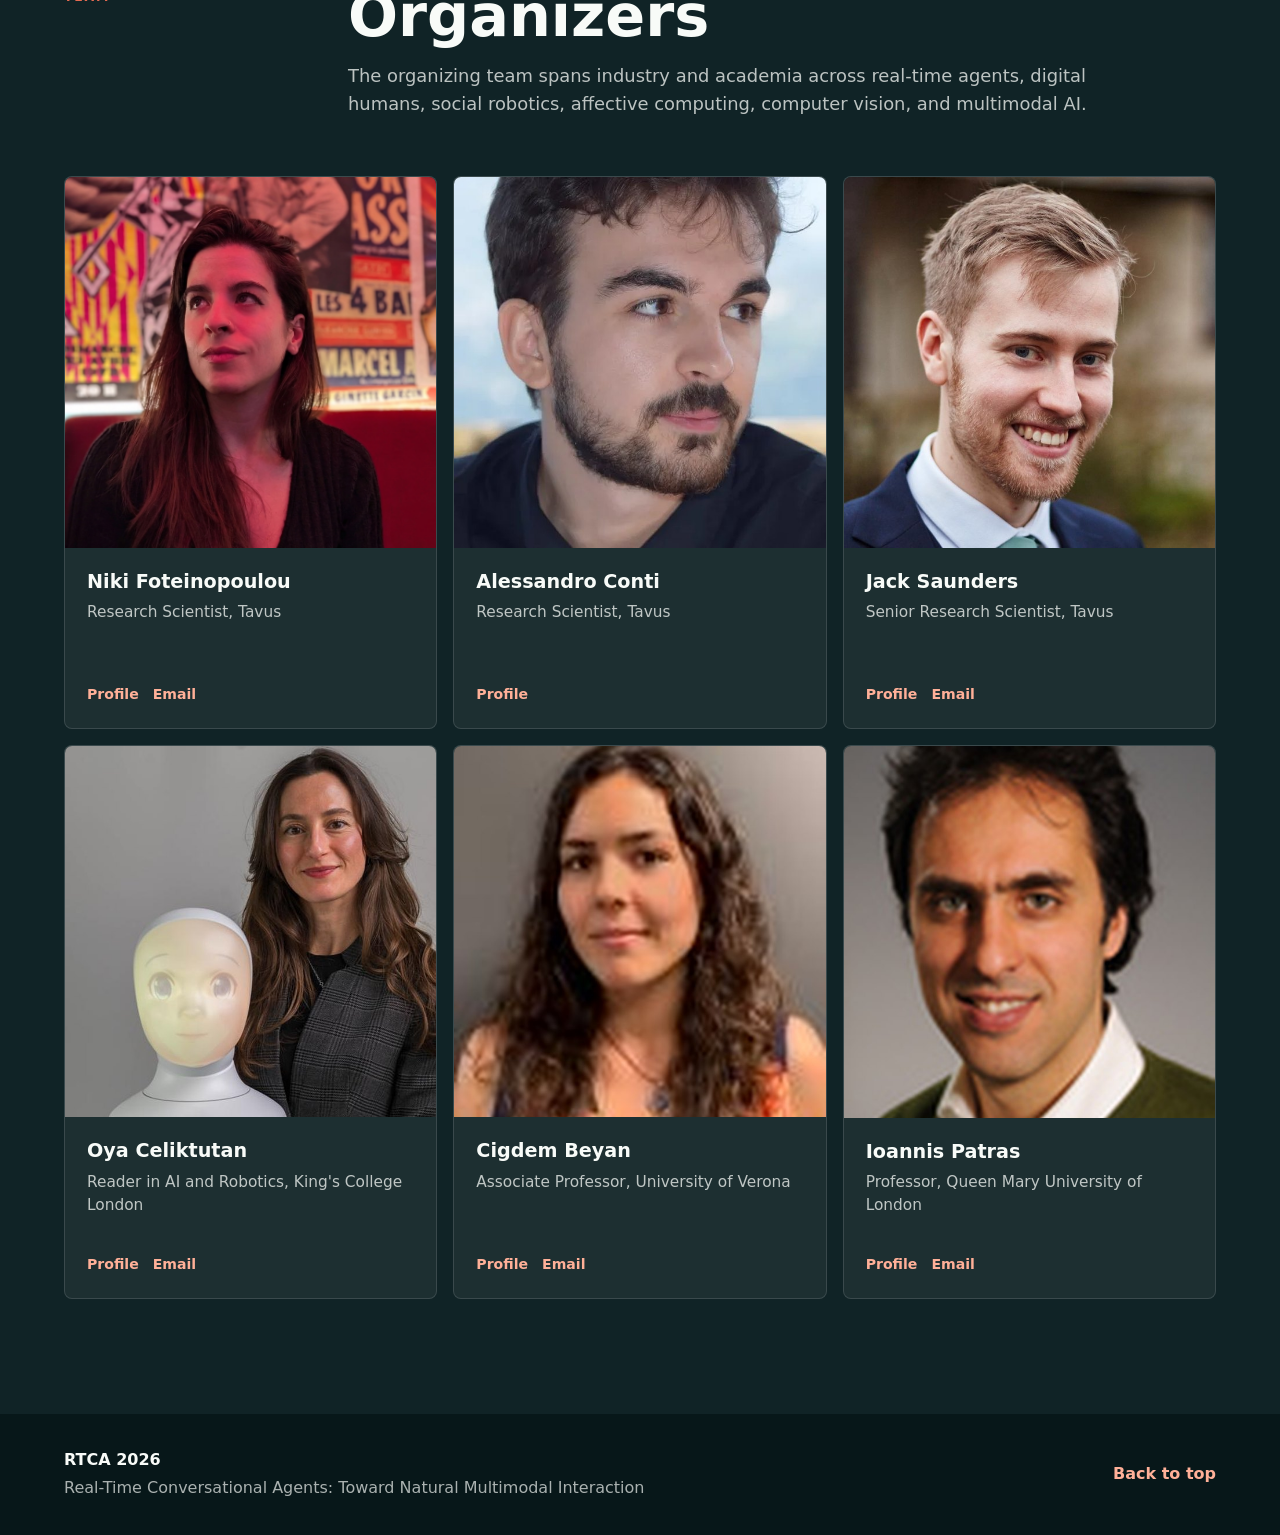
==== commit 44bef4fc: "Add Evonne Ng and Dimitris Samaras as confirmed invited speakers Co-Authored-By: Claude Opus 5 (1M c" ====
--- a/index.html
+++ b/index.html
@@ -147,8 +147,38 @@
           <div class="section-kicker">Invited Talks</div>
           <div>
             <h2>Invited speakers</h2>
-            <p>To be confirmed.</p>
-          </div>
+            <p>
+              Confirmed speakers so far, with more to be announced.
+            </p>
+          </div>
+        </div>
+        <div class="speaker-grid">
+          <article class="speaker-card person-card">
+            <a class="person-photo-link" href="https://evonneng.github.io/">
+              <img class="person-photo" src="assets/people/evonne-ng.jpg" alt="Evonne Ng" />
+            </a>
+            <div class="person-body">
+              <h3>Evonne Ng</h3>
+              <p>Meta Reality Labs / UC Berkeley</p>
+              <span>Photoreal conversational embodiment</span>
+              <div class="person-links">
+                <a href="https://evonneng.github.io/">Profile</a>
+              </div>
+            </div>
+          </article>
+          <article class="speaker-card person-card">
+            <a class="person-photo-link" href="https://www3.cs.stonybrook.edu/~samaras/">
+              <img class="person-photo" src="assets/people/dimitris-samaras.jpg" alt="Dimitris Samaras" />
+            </a>
+            <div class="person-body">
+              <h3>Dimitris Samaras</h3>
+              <p>Stony Brook University</p>
+              <span>Gaze, expression dynamics, and behavioral cues</span>
+              <div class="person-links">
+                <a href="https://www3.cs.stonybrook.edu/~samaras/">Profile</a>
+              </div>
+            </div>
+          </article>
         </div>
       </section>
 
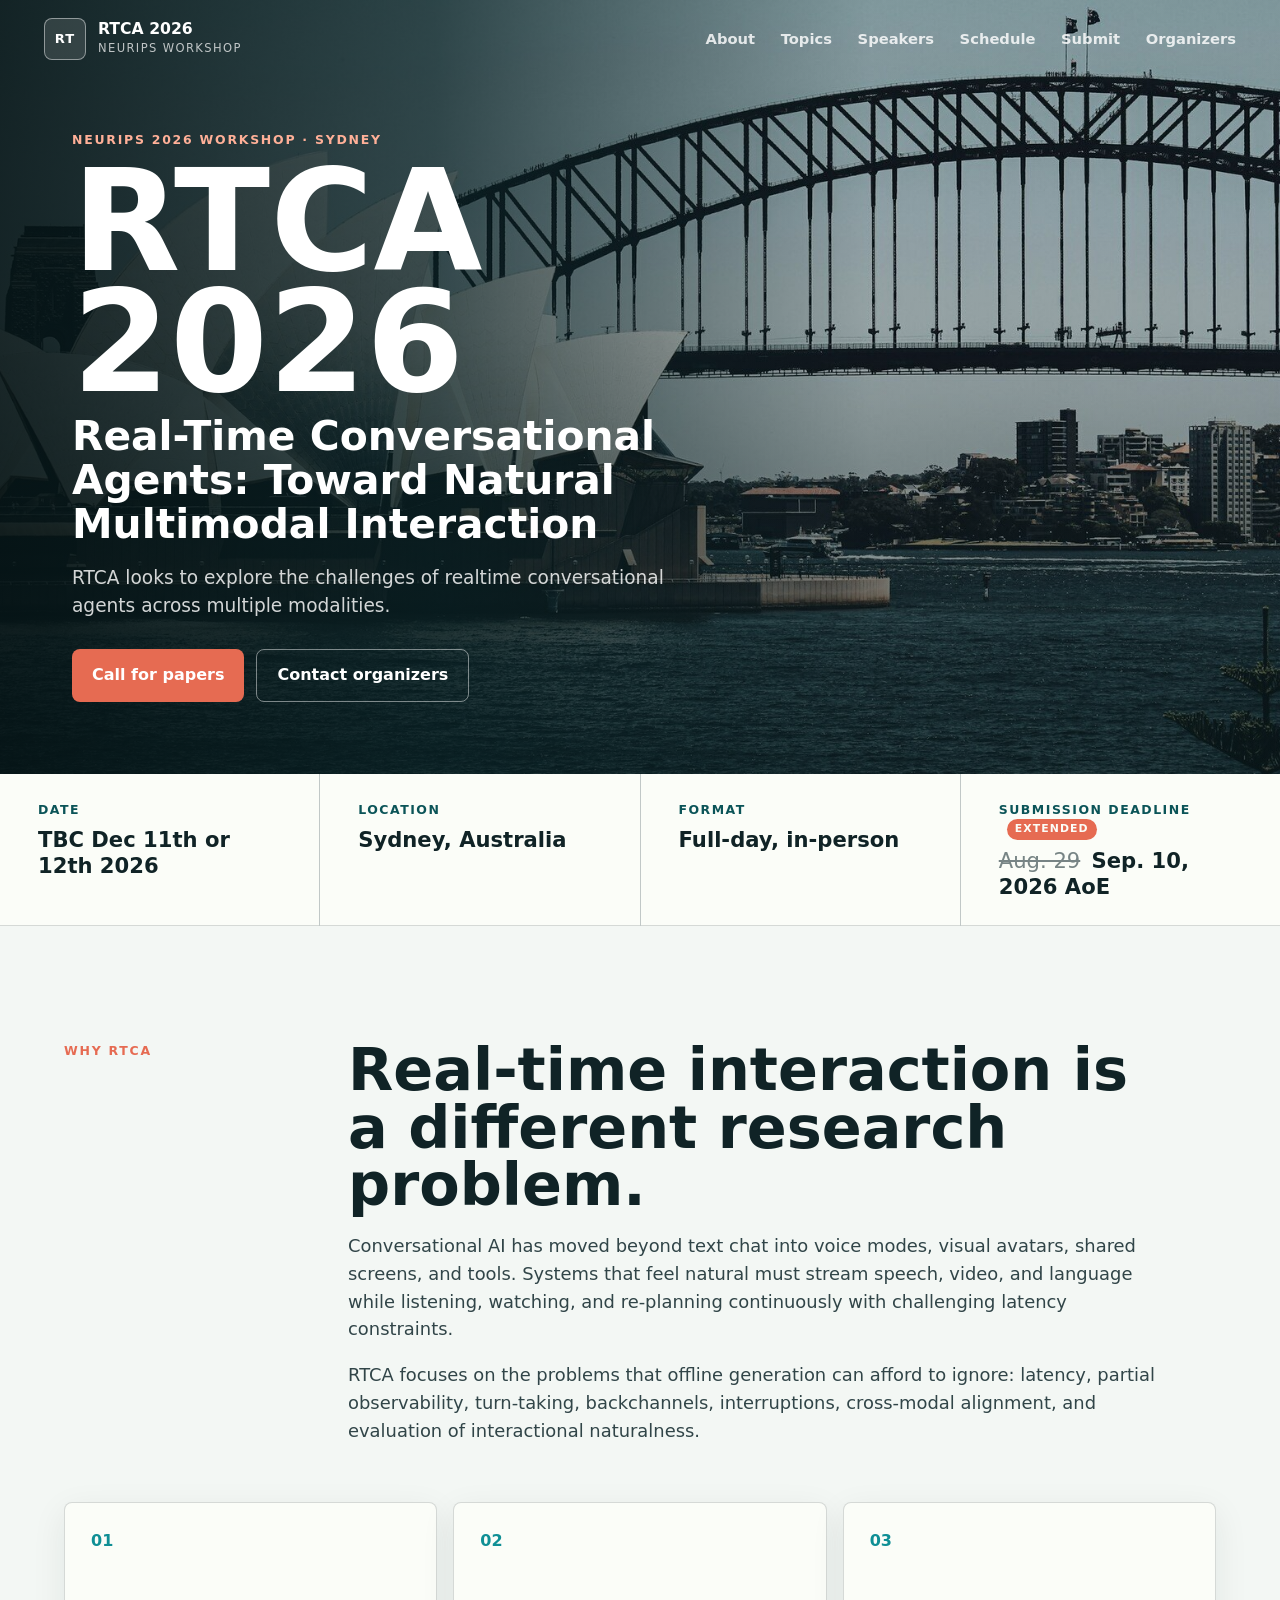
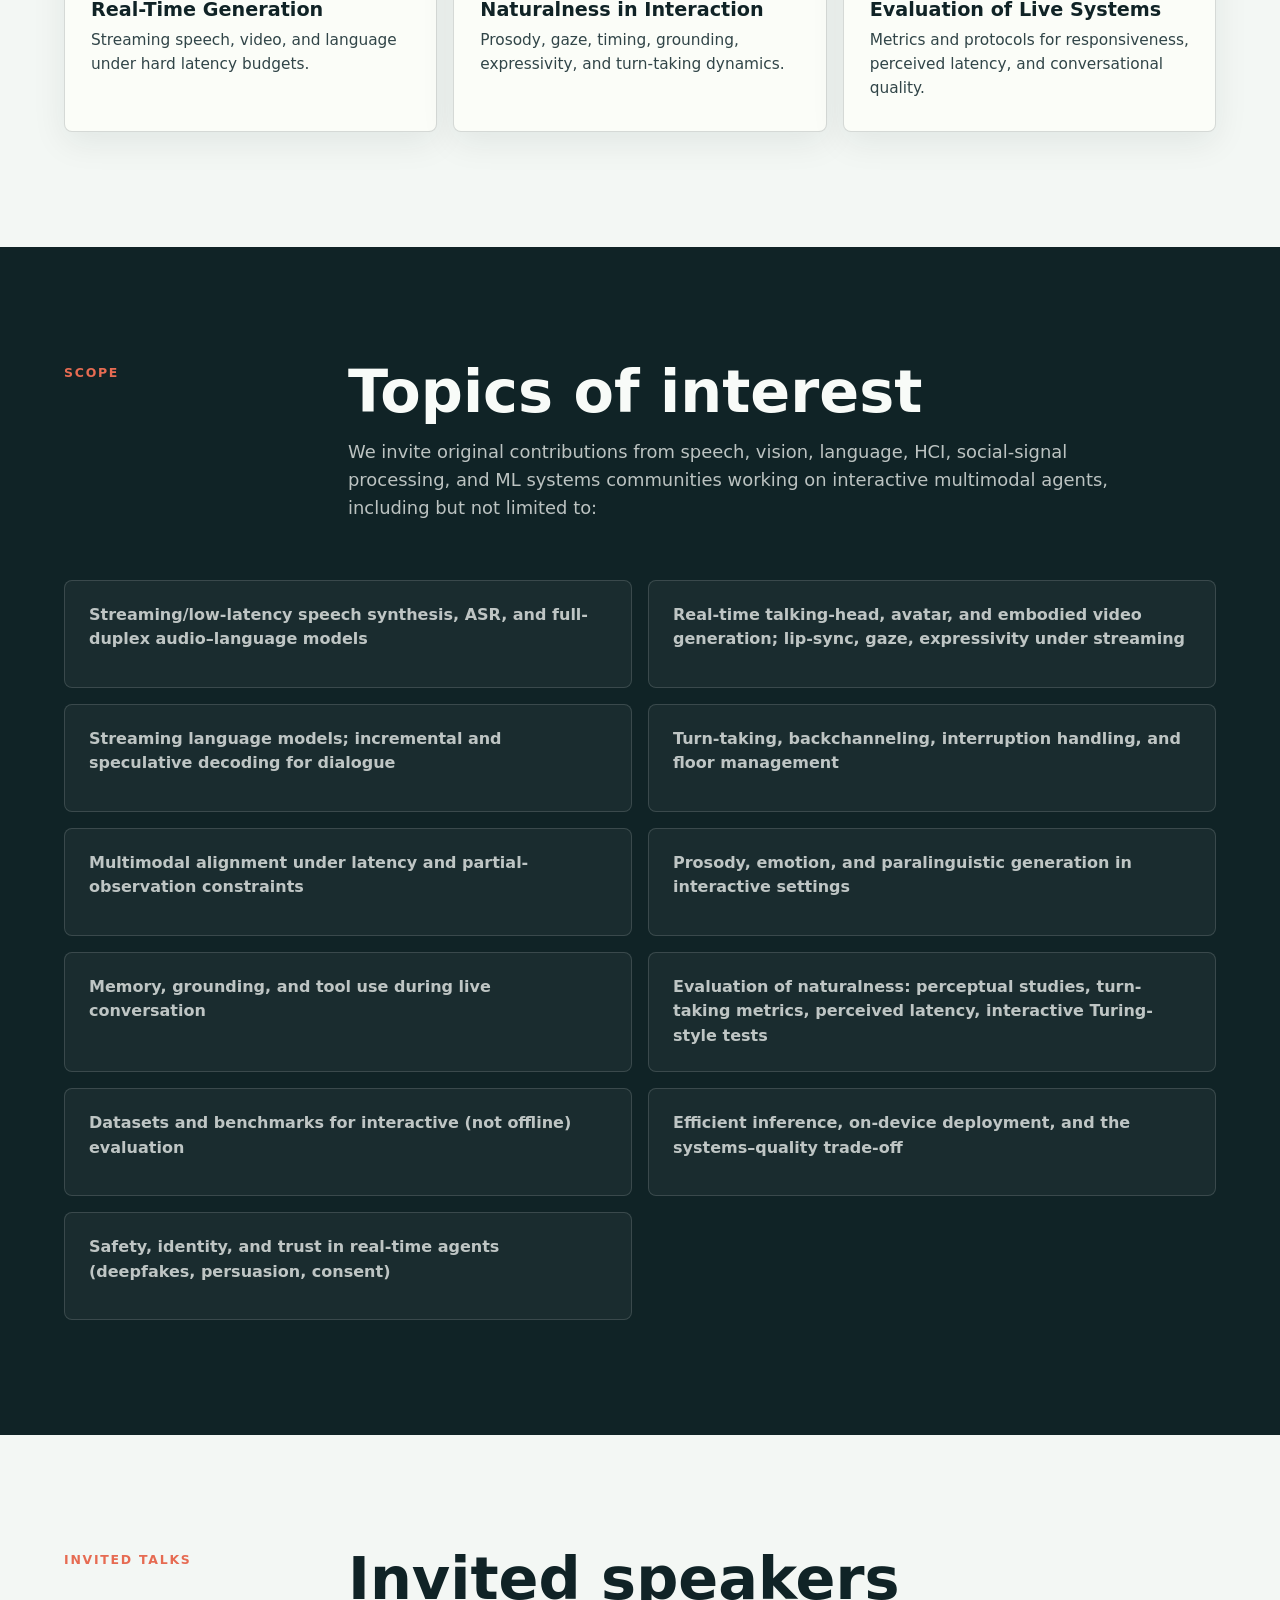
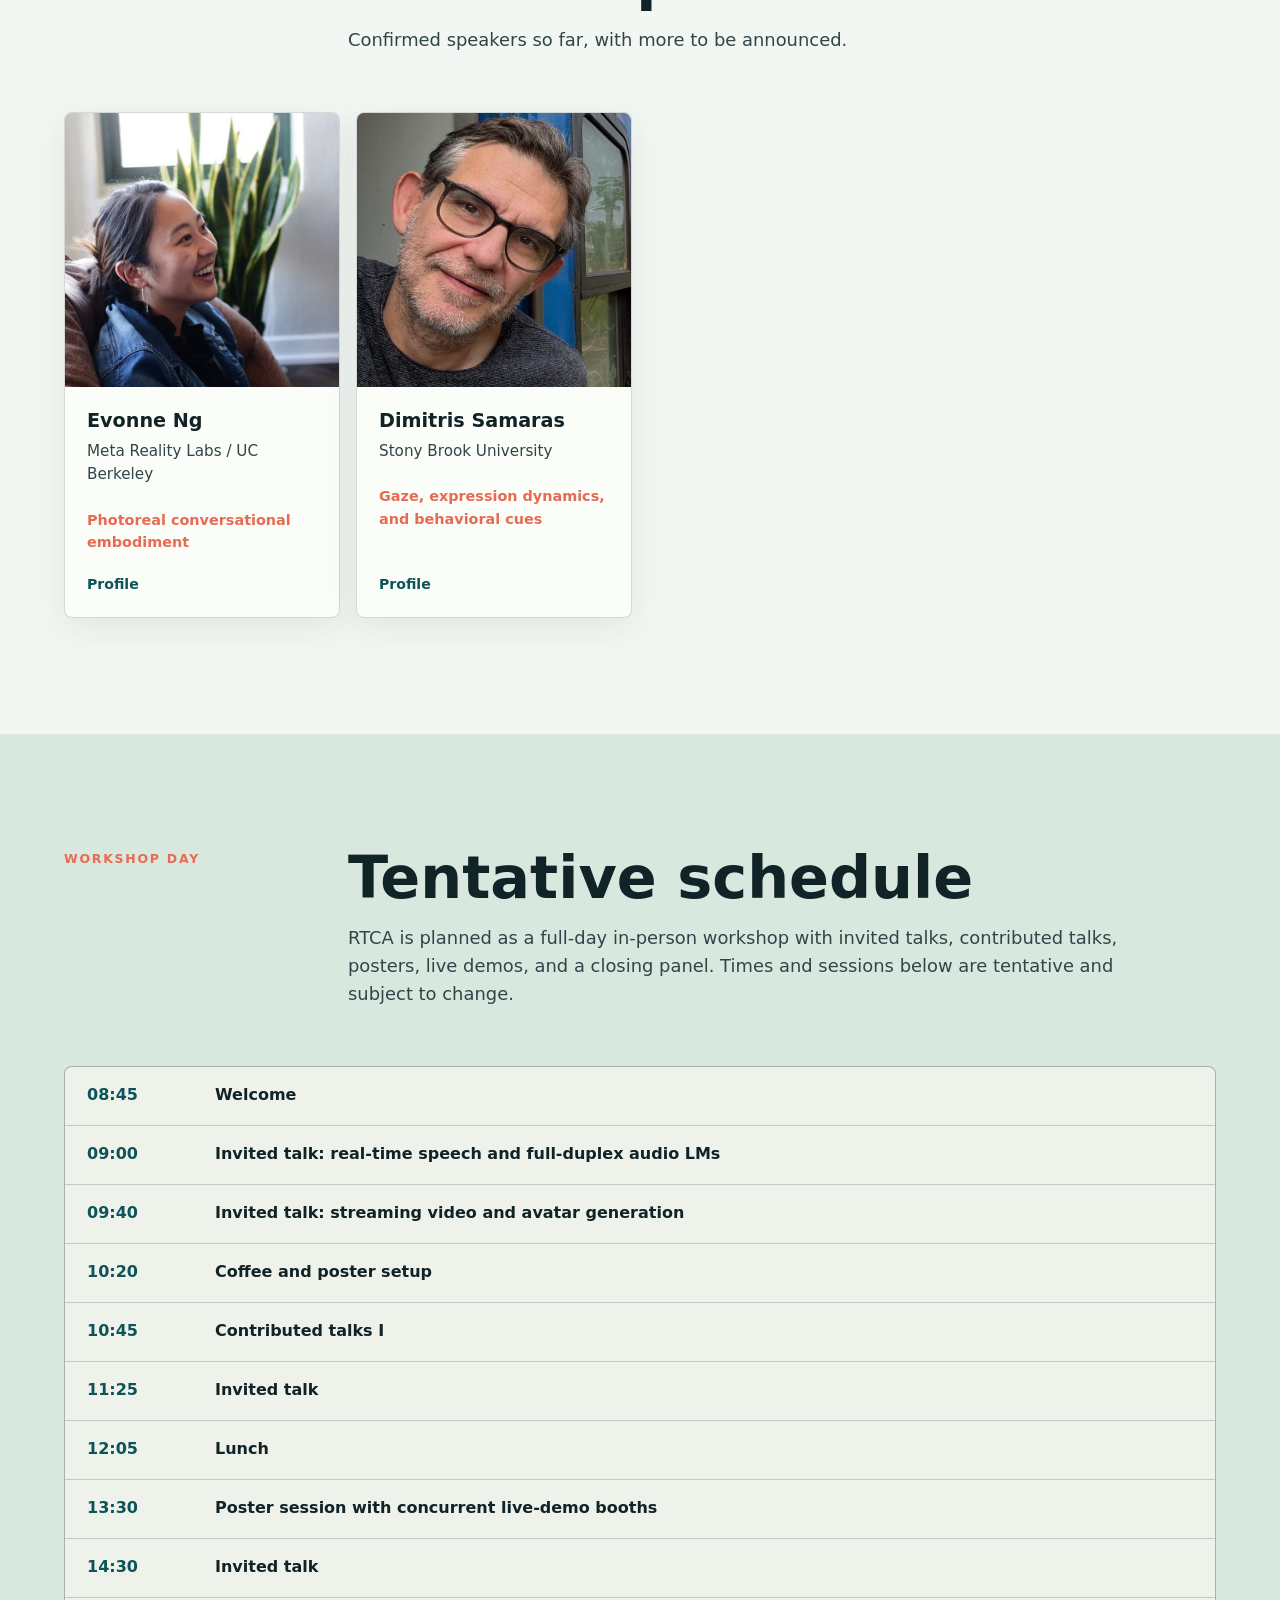
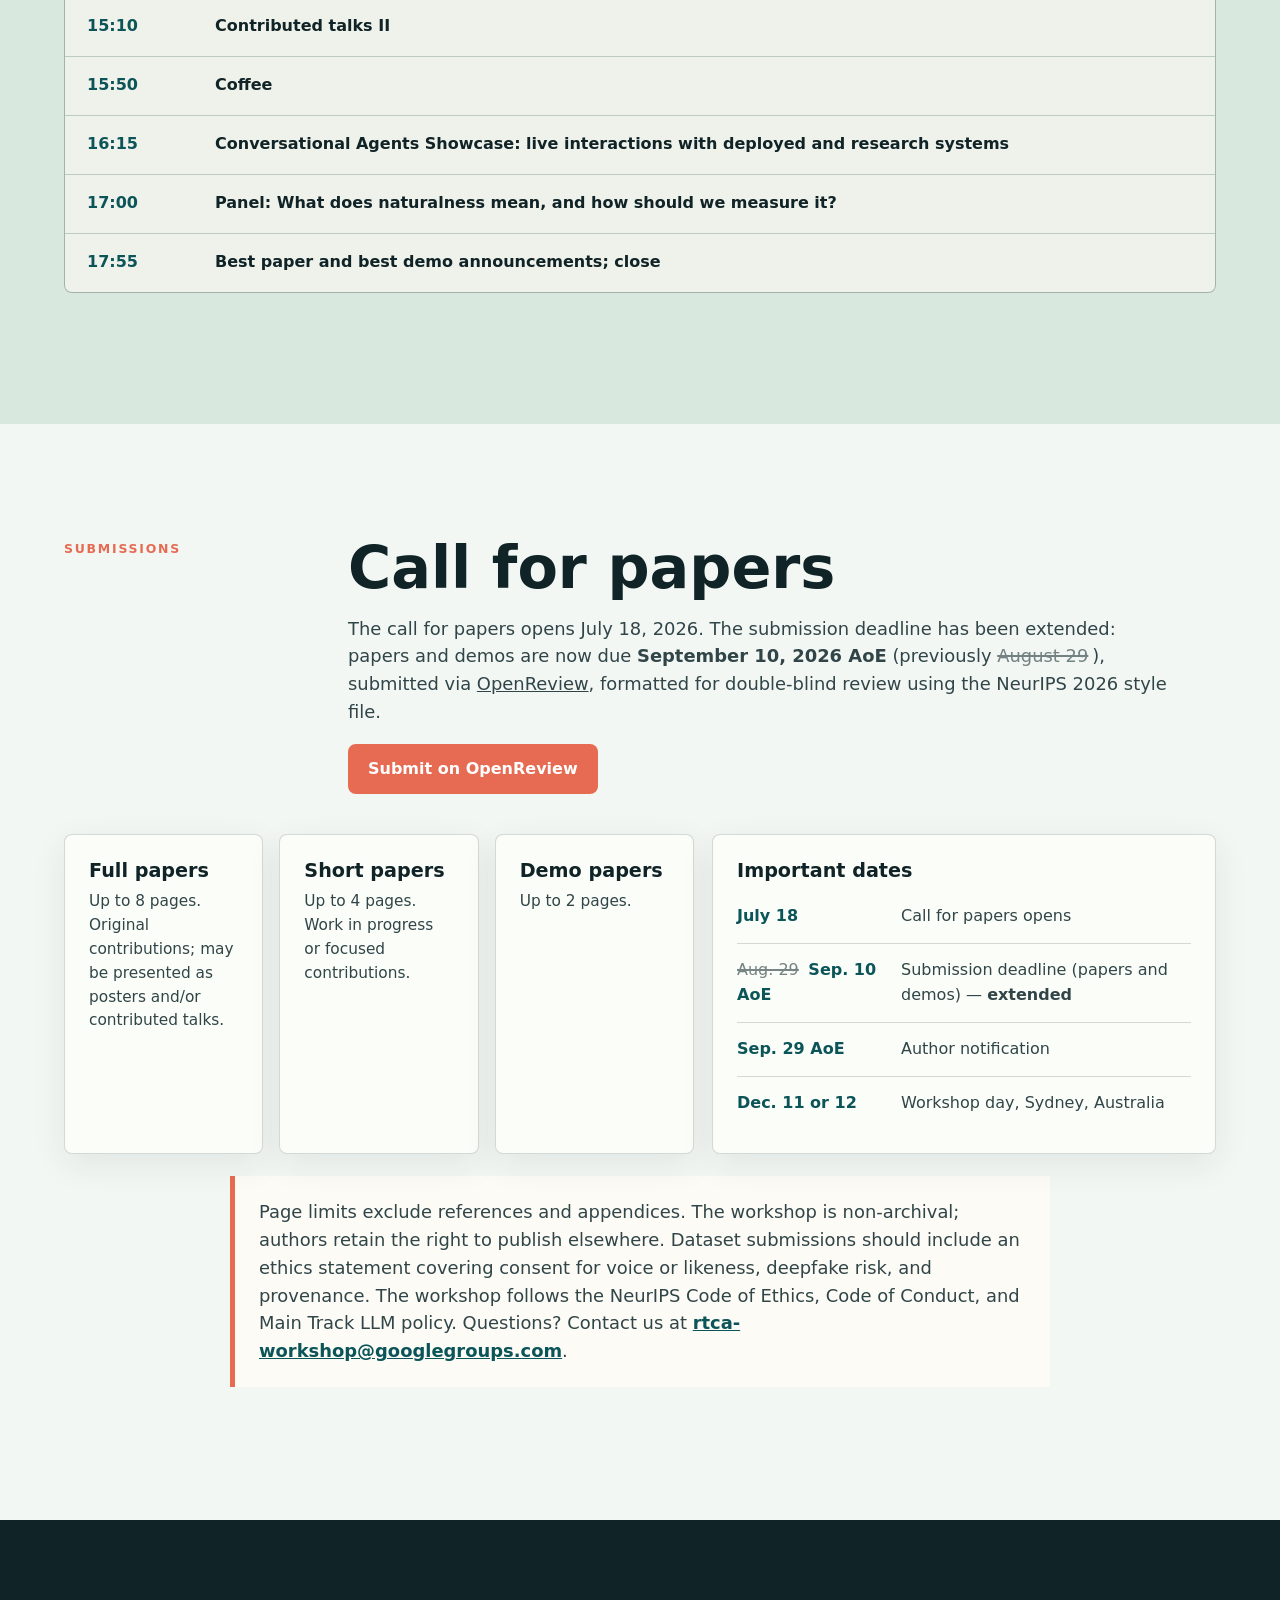
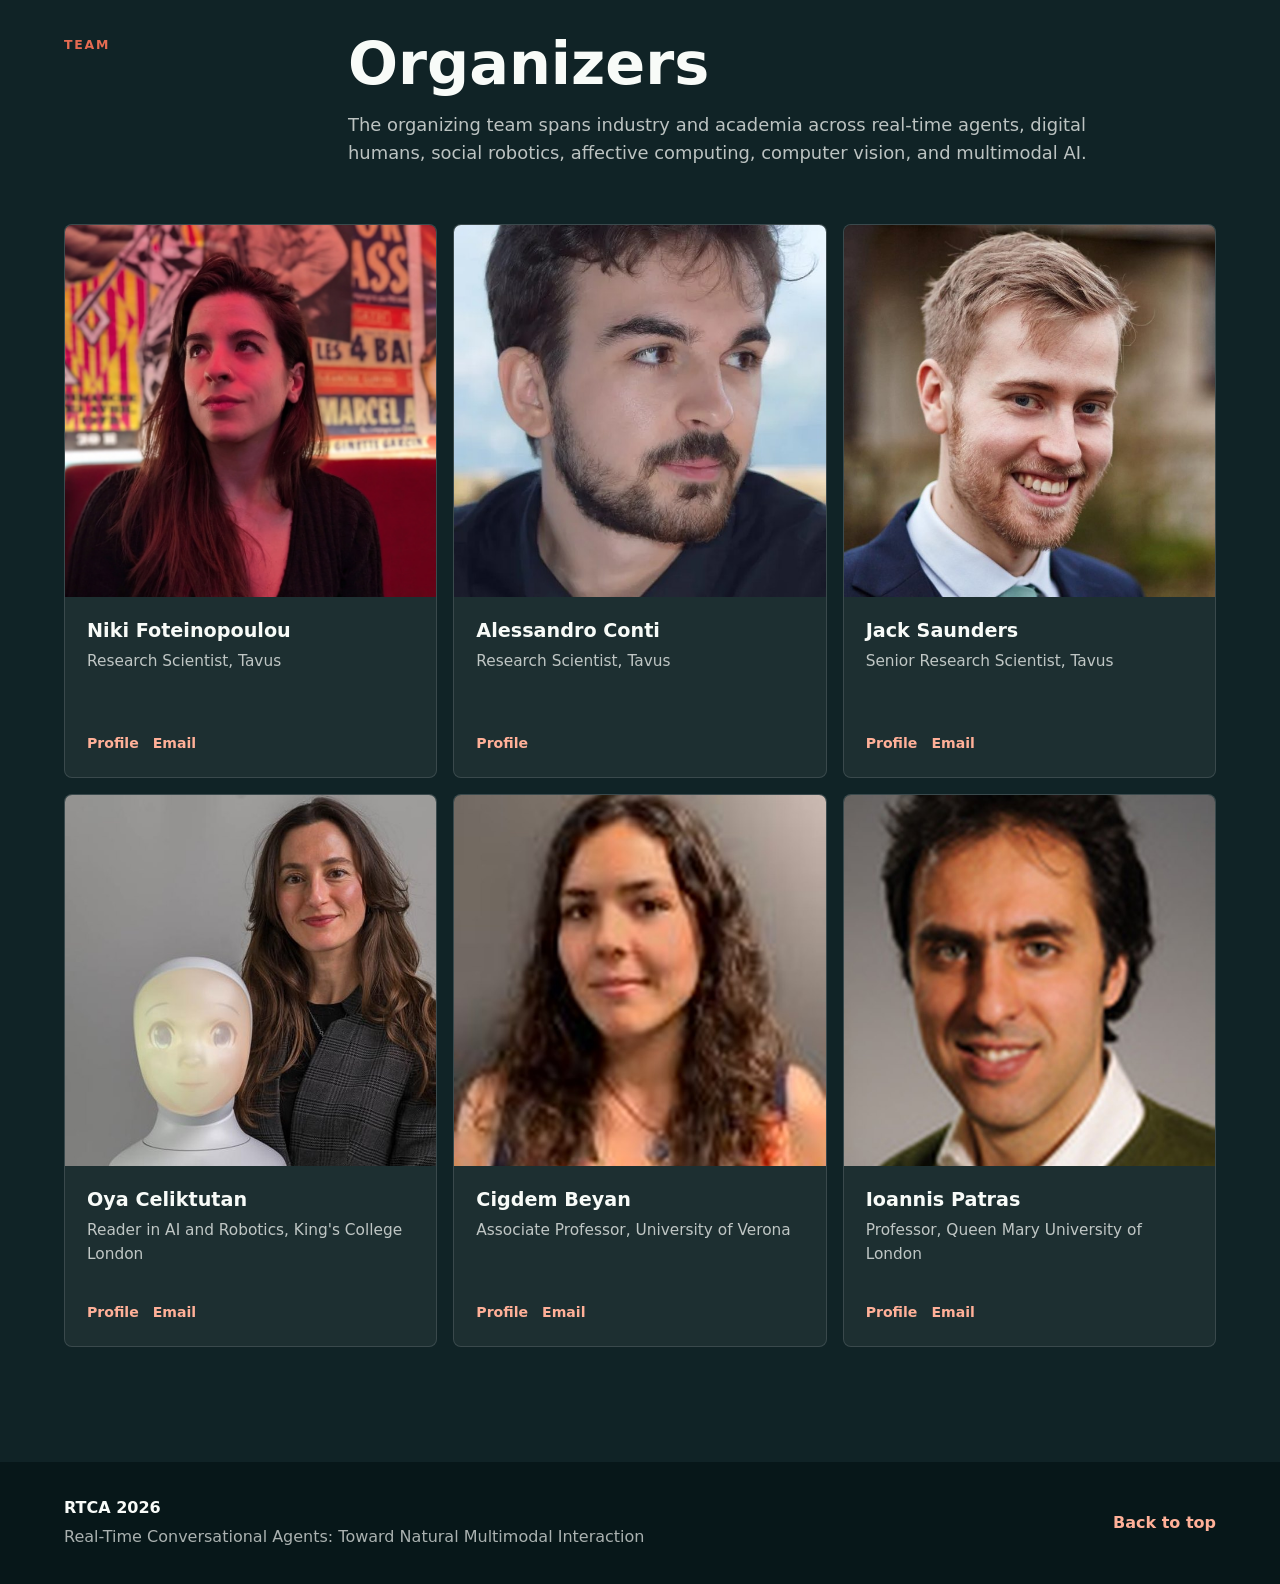
==== commit e312cd9c: "Extend submission deadline to Sep. 10, 2026 AoE Show the change as an extension rather than a plain " ====
--- a/index.html
+++ b/index.html
@@ -75,8 +75,8 @@
           <strong>Full-day, in-person</strong>
         </div>
         <div class="fact">
-          <span>Submission Deadline</span>
-          <strong>Aug. 29, 2026 AoE</strong>
+          <span>Submission Deadline <em class="extended-tag">Extended</em></span>
+          <strong><s class="date-old">Aug. 29</s> Sep. 10, 2026 AoE</strong>
         </div>
       </section>
 
@@ -217,7 +217,8 @@
           <div>
             <h2>Call for papers</h2>
             <p>
-              The call for papers opens July 18, 2026. Submissions (papers and demos) are due August 29, 2026 AoE
+              The call for papers opens July 18, 2026. The submission deadline has been extended: papers and demos are
+              now due <strong>September 10, 2026 AoE</strong> (previously <s class="date-old">August 29</s>), submitted
               via <a href="https://openreview.net/group?id=NeurIPS.cc/2026/Workshop/RTCA">OpenReview</a>,
               formatted for double-blind review using the NeurIPS 2026 style file.
             </p>
@@ -243,7 +244,7 @@
             <h3>Important dates</h3>
             <dl>
               <div><dt>July 18</dt><dd>Call for papers opens</dd></div>
-              <div><dt>Aug. 29 AoE</dt><dd>Submission deadline (papers and demos)</dd></div>
+              <div><dt><s class="date-old">Aug. 29</s> Sep. 10 AoE</dt><dd>Submission deadline (papers and demos) &mdash; <strong>extended</strong></dd></div>
               <div><dt>Sep. 29 AoE</dt><dd>Author notification</dd></div>
               <div><dt>Dec. 11 or 12</dt><dd>Workshop day, Sydney, Australia</dd></div>
             </dl>
--- a/styles.css
+++ b/styles.css
@@ -286,6 +286,28 @@
   line-height: 1.2;
 }
 
+.date-old {
+  margin-right: 4px;
+  color: var(--ink-soft);
+  font-weight: 500;
+  opacity: 0.65;
+  text-decoration-thickness: 2px;
+}
+
+.extended-tag {
+  display: inline-block;
+  margin-left: 8px;
+  padding: 2px 8px;
+  border-radius: 999px;
+  background: var(--coral);
+  color: var(--paper-strong);
+  font-size: 0.68rem;
+  font-style: normal;
+  font-weight: 900;
+  letter-spacing: 0.1em;
+  vertical-align: 2px;
+}
+
 .section {
   padding: clamp(72px, 9vw, 120px) clamp(20px, 5vw, 64px);
 }
@@ -538,7 +560,7 @@
 
 .dates div {
   display: grid;
-  grid-template-columns: 120px minmax(0, 1fr);
+  grid-template-columns: 148px minmax(0, 1fr);
   gap: 16px;
   padding: 14px 0;
   border-top: 1px solid var(--line);
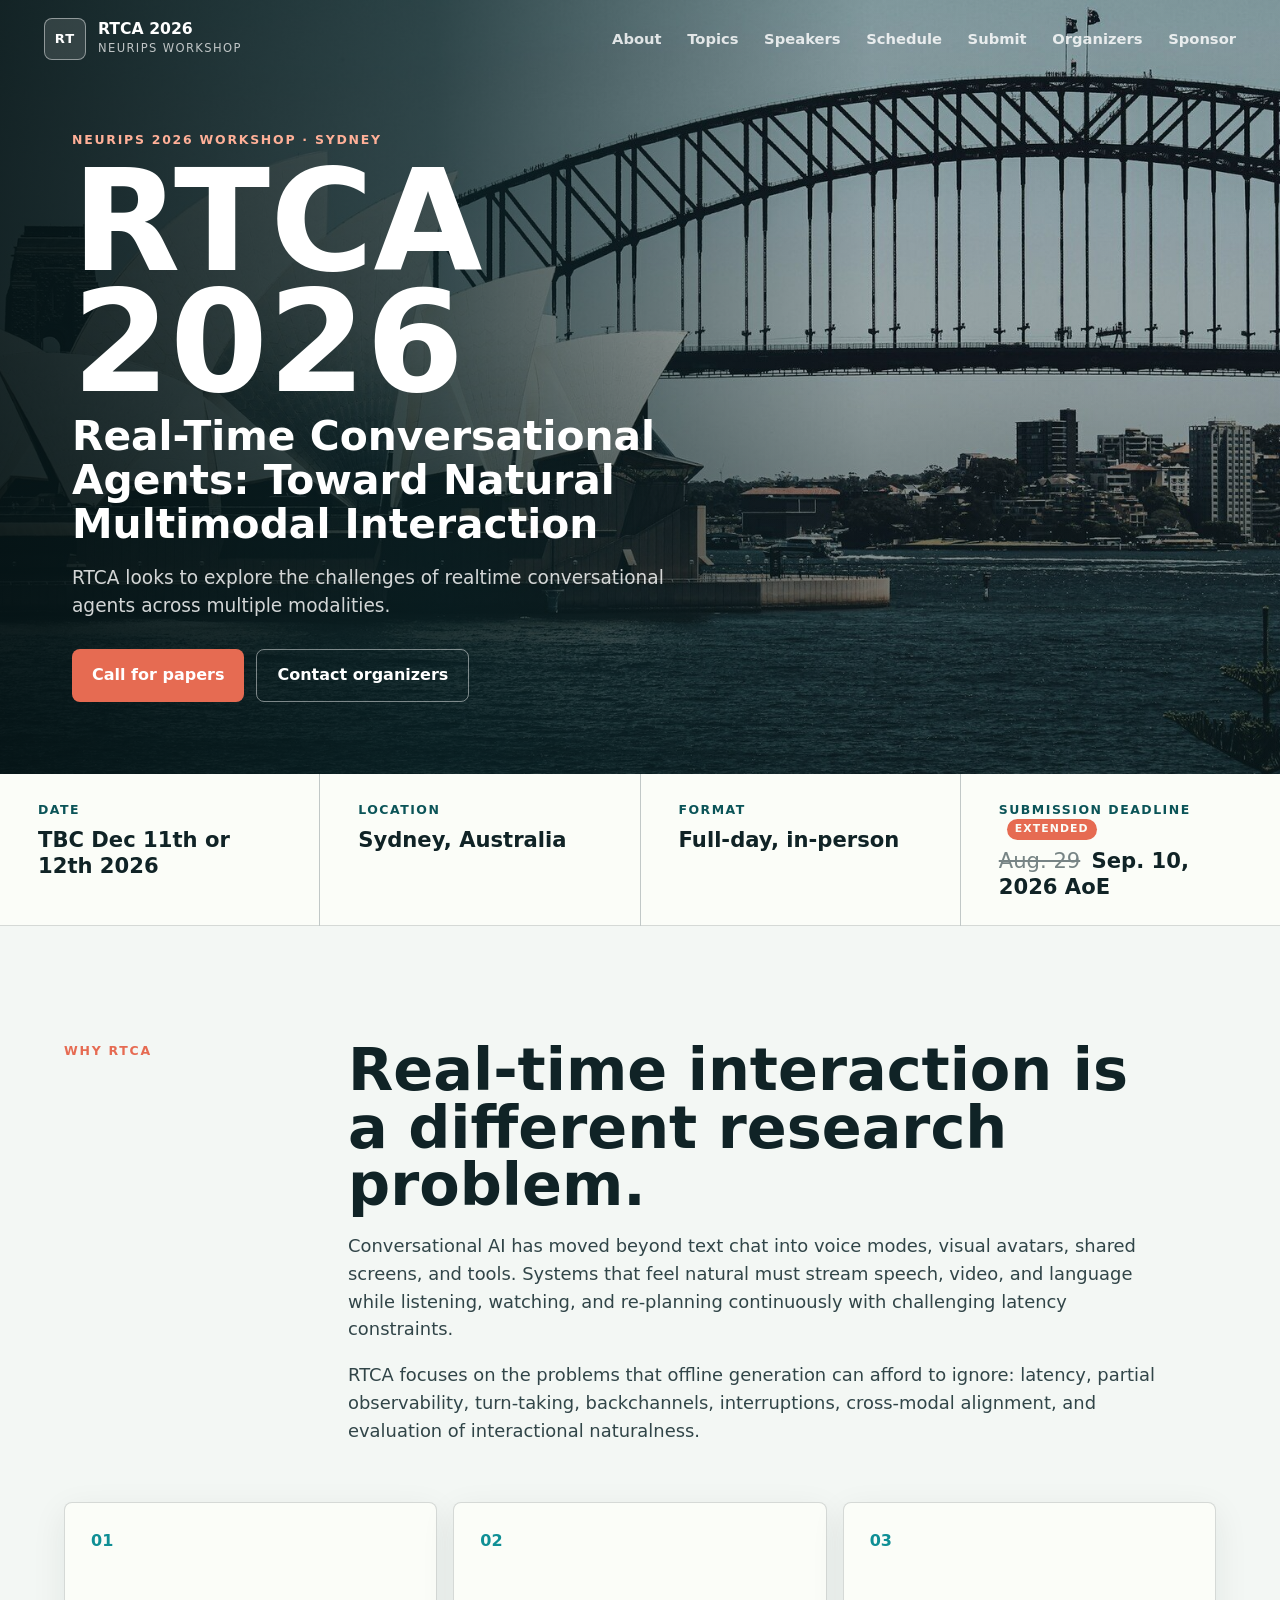
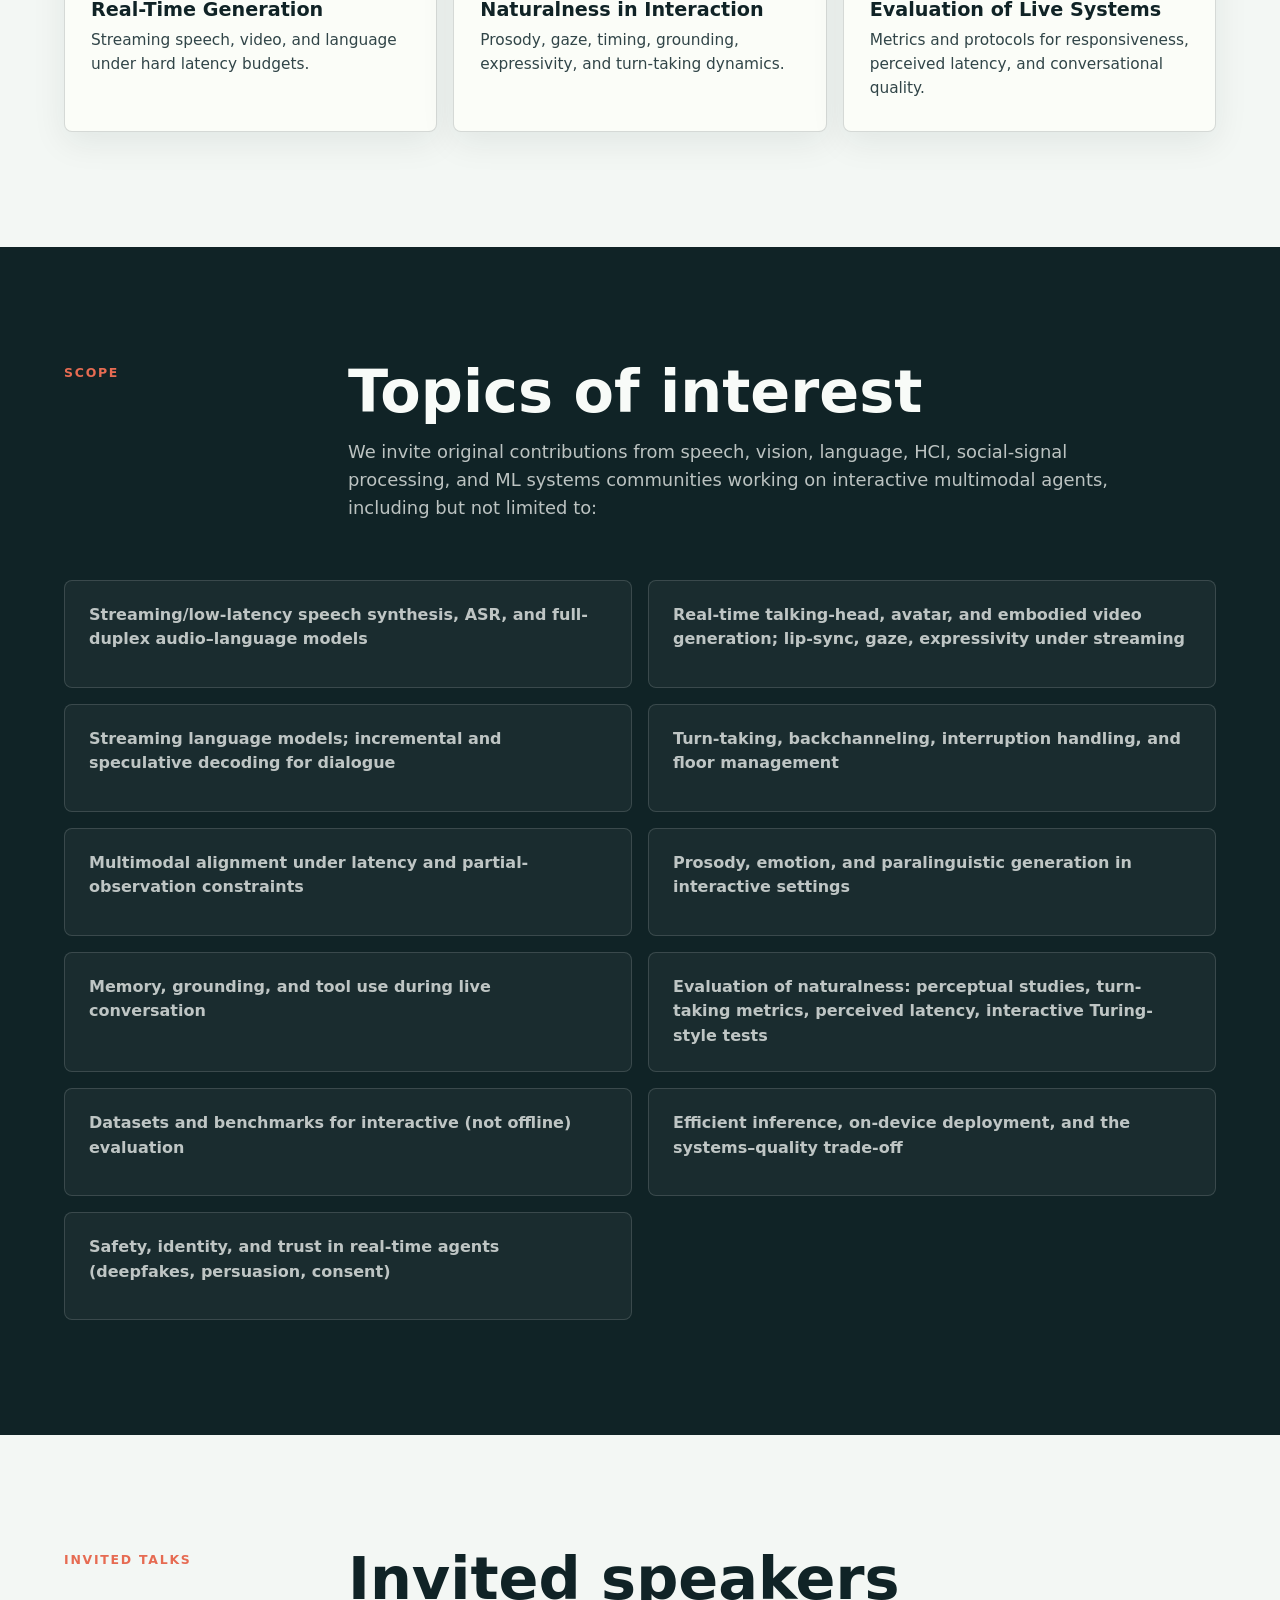
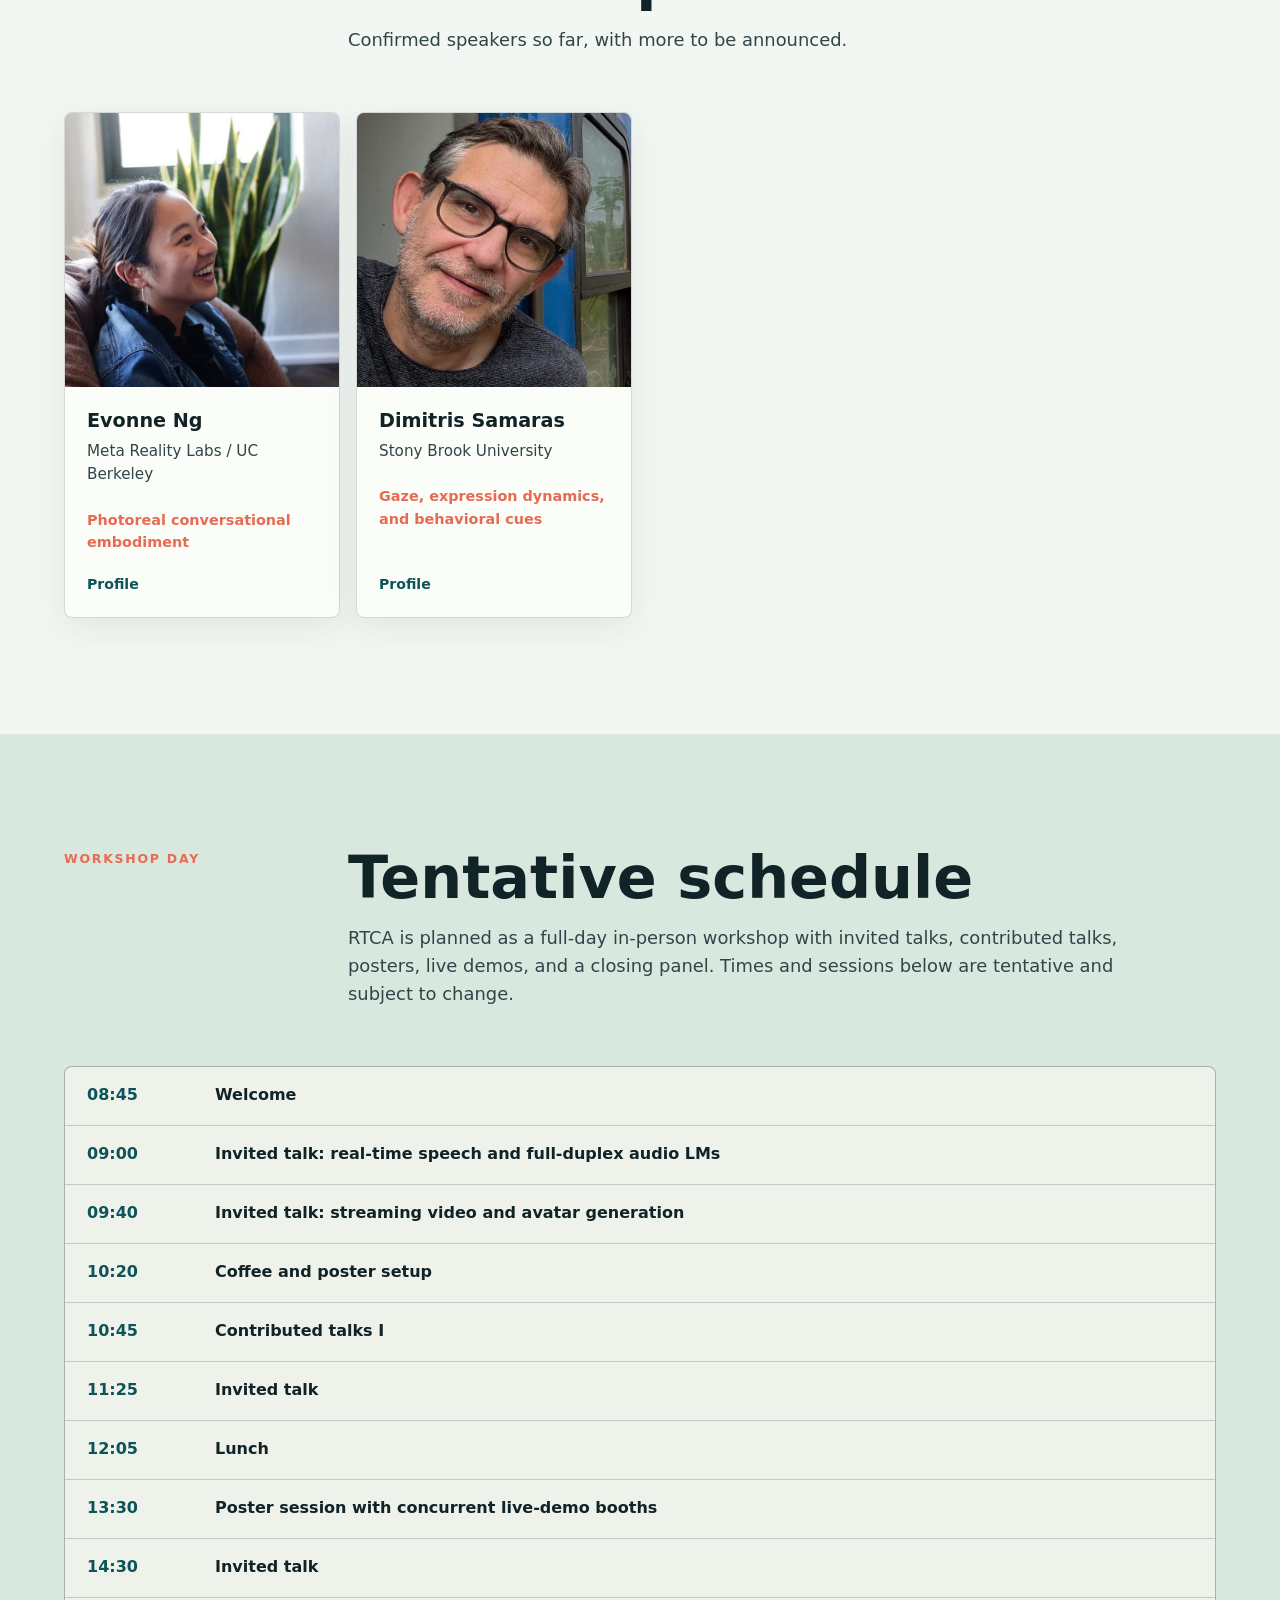
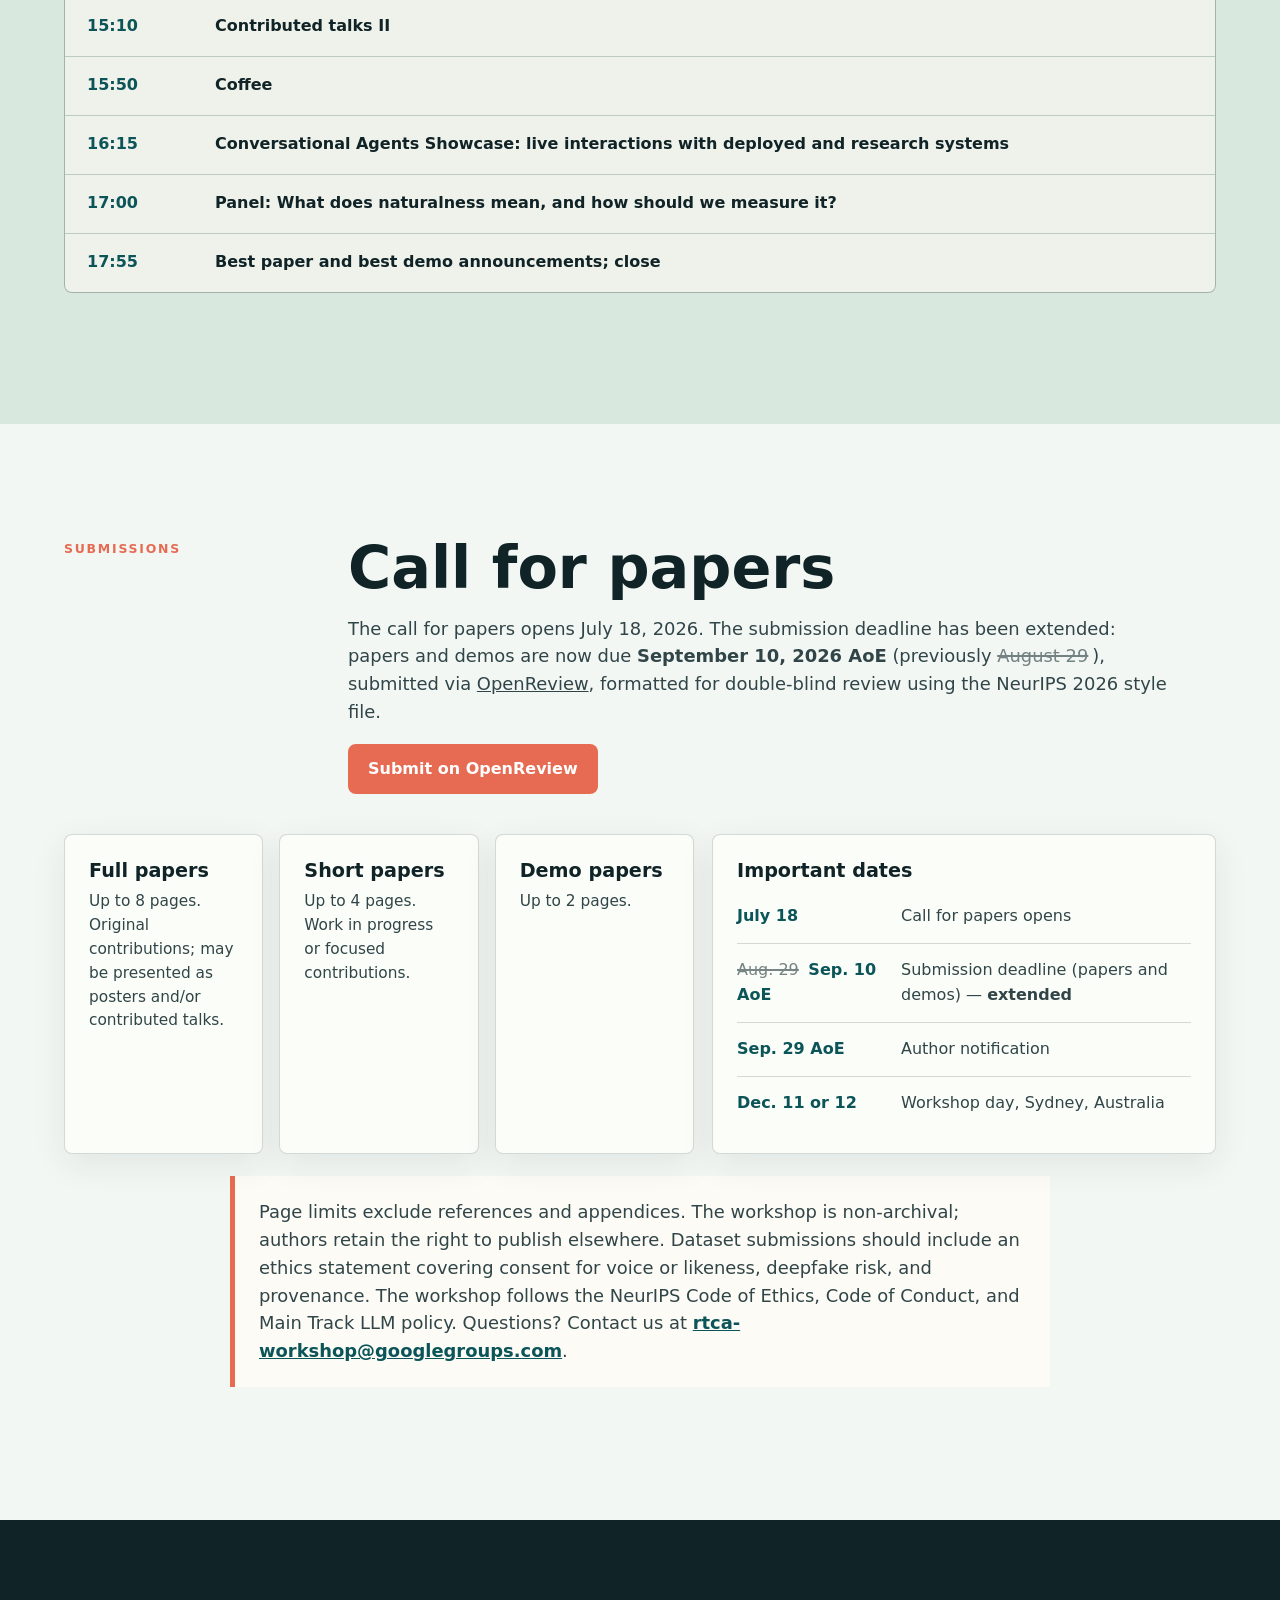
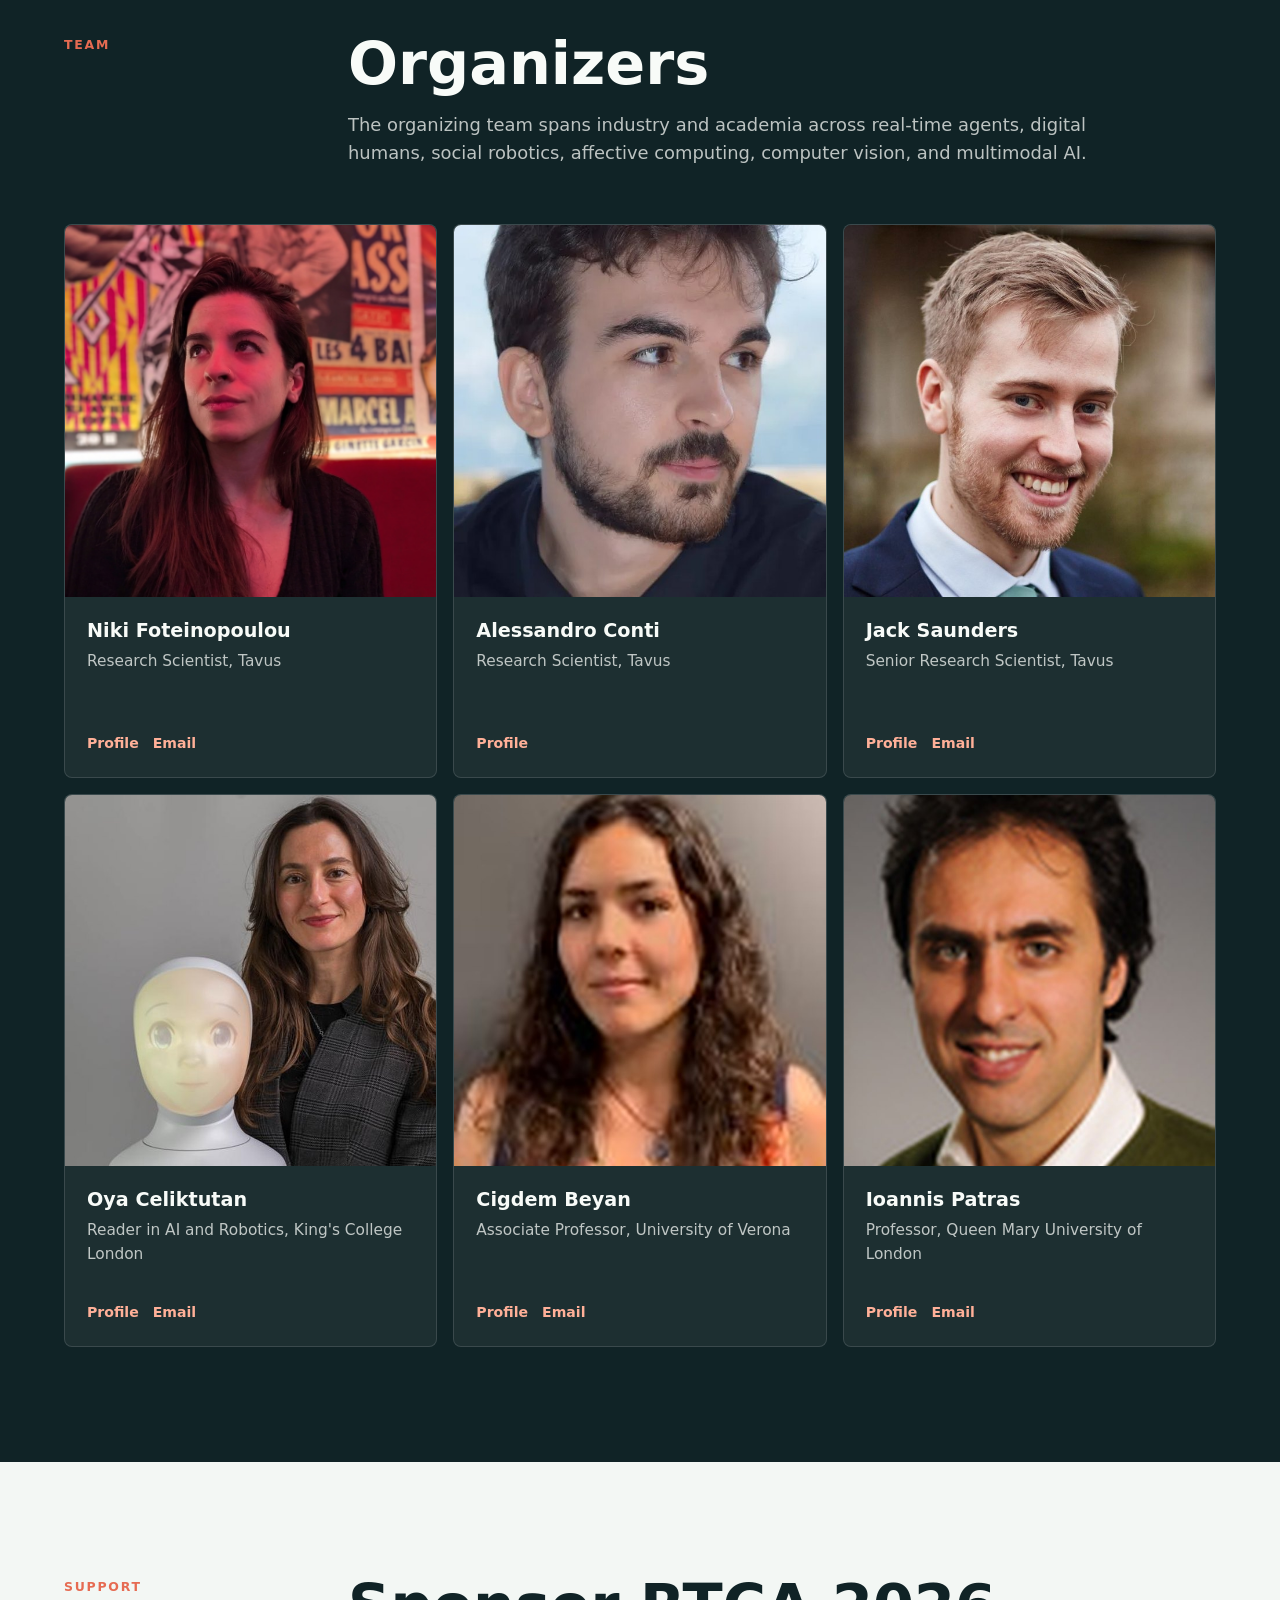
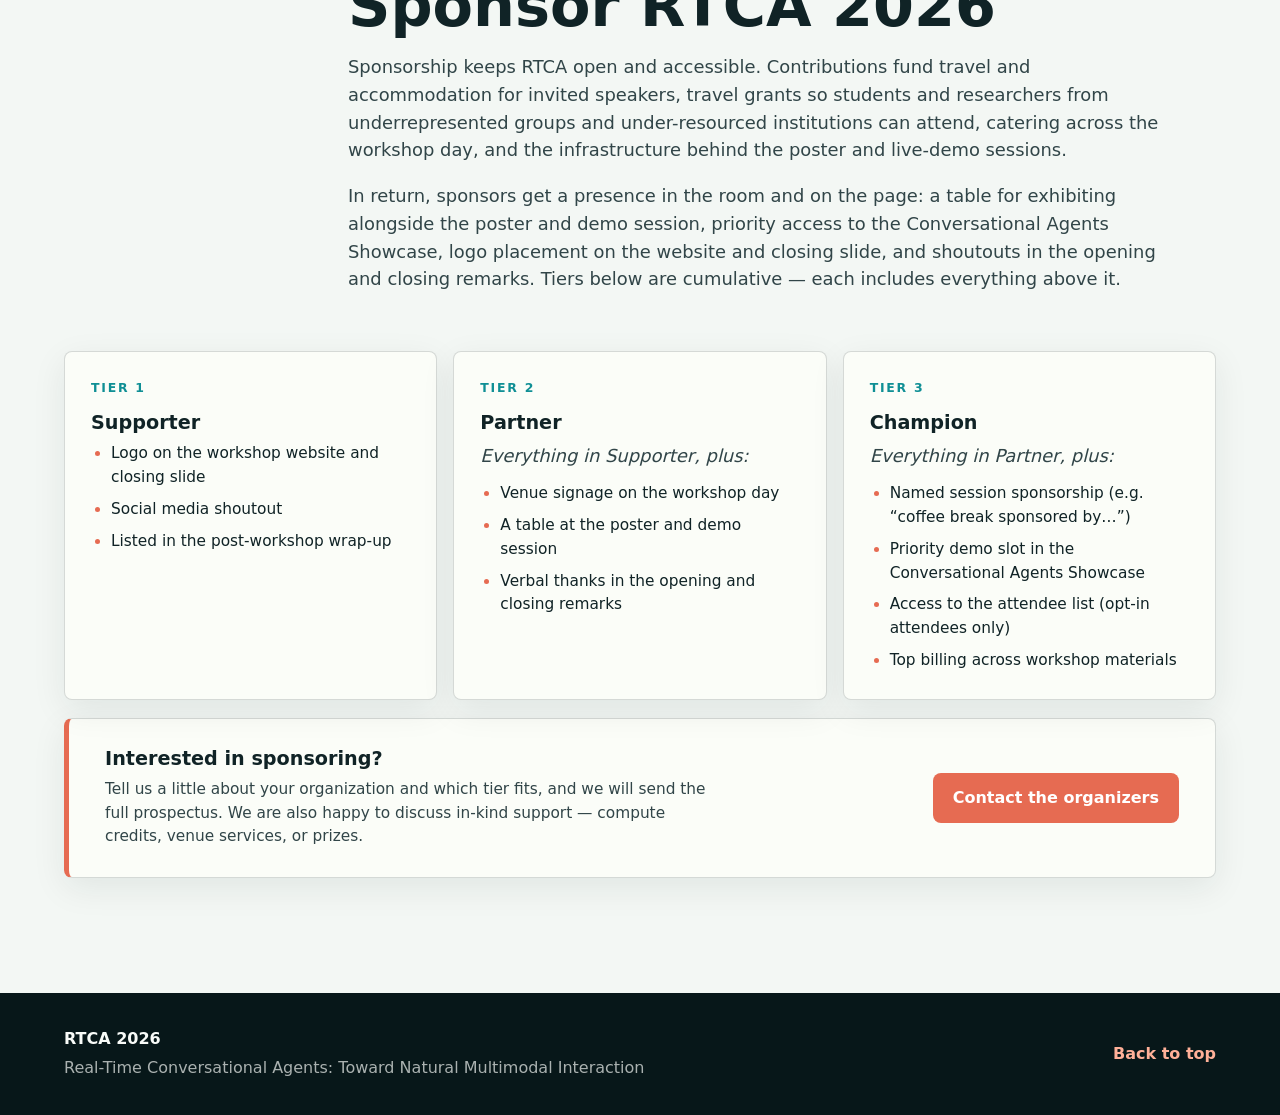
==== commit e34be959: "Add sponsorship section with tiers and contact box Introduce a Sponsor section after Organizers, plu" ====
--- a/index.html
+++ b/index.html
@@ -40,6 +40,7 @@
         <a href="#schedule">Schedule</a>
         <a href="#submit">Submit</a>
         <a href="#organizers">Organizers</a>
+        <a href="#sponsor">Sponsor</a>
       </nav>
     </header>
 
@@ -350,6 +351,69 @@
           </article>
         </div>
       </section>
+
+      <section id="sponsor" class="section section-light">
+        <div class="section-grid">
+          <div class="section-kicker">Support</div>
+          <div>
+            <h2>Sponsor RTCA 2026</h2>
+            <p>
+              Sponsorship keeps RTCA open and accessible. Contributions fund travel and accommodation for invited
+              speakers, travel grants so students and researchers from underrepresented groups and
+              under-resourced institutions can attend, catering across the workshop day, and the infrastructure
+              behind the poster and live-demo sessions.
+            </p>
+            <p>
+              In return, sponsors get a presence in the room and on the page: a table for exhibiting alongside the
+              poster and demo session, priority access to the Conversational Agents Showcase, logo placement on the
+              website and closing slide, and shoutouts in the opening and closing remarks. Tiers below are
+              cumulative &mdash; each includes everything above it.
+            </p>
+          </div>
+        </div>
+        <div class="sponsor-tiers">
+          <article>
+            <span class="tier-rank">Tier 1</span>
+            <h3>Supporter</h3>
+            <ul>
+              <li>Logo on the workshop website and closing slide</li>
+              <li>Social media shoutout</li>
+              <li>Listed in the post-workshop wrap-up</li>
+            </ul>
+          </article>
+          <article>
+            <span class="tier-rank">Tier 2</span>
+            <h3>Partner</h3>
+            <p class="tier-inherits">Everything in Supporter, plus:</p>
+            <ul>
+              <li>Venue signage on the workshop day</li>
+              <li>A table at the poster and demo session</li>
+              <li>Verbal thanks in the opening and closing remarks</li>
+            </ul>
+          </article>
+          <article>
+            <span class="tier-rank">Tier 3</span>
+            <h3>Champion</h3>
+            <p class="tier-inherits">Everything in Partner, plus:</p>
+            <ul>
+              <li>Named session sponsorship (e.g. &ldquo;coffee break sponsored by&hellip;&rdquo;)</li>
+              <li>Priority demo slot in the Conversational Agents Showcase</li>
+              <li>Access to the attendee list (opt-in attendees only)</li>
+              <li>Top billing across workshop materials</li>
+            </ul>
+          </article>
+        </div>
+        <div class="sponsor-contact">
+          <div>
+            <h3>Interested in sponsoring?</h3>
+            <p>
+              Tell us a little about your organization and which tier fits, and we will send the full prospectus.
+              We are also happy to discuss in-kind support &mdash; compute credits, venue services, or prizes.
+            </p>
+          </div>
+          <a class="button primary" href="mailto:rtca-workshop@googlegroups.com?subject=RTCA%202026%20sponsorship">Contact the organizers</a>
+        </div>
+      </section>
     </main>
 
     <footer class="site-footer">
--- a/styles.css
+++ b/styles.css
@@ -363,7 +363,8 @@
 .speaker-grid,
 .organizer-grid,
 .topic-grid,
-.tracks {
+.tracks,
+.sponsor-tiers {
   display: grid;
   gap: 16px;
 }
@@ -376,6 +377,7 @@
 .speaker-card,
 .organizer-grid article,
 .tracks article,
+.sponsor-tiers article,
 .dates {
   border: 1px solid var(--line);
   border-radius: 8px;
@@ -399,6 +401,8 @@
 .speaker-card h3,
 .organizer-grid h3,
 .tracks h3,
+.sponsor-tiers h3,
+.sponsor-contact h3,
 .dates h3 {
   margin-bottom: 8px;
   font-size: 1.2rem;
@@ -578,6 +582,75 @@
 .dates dd {
   margin: 0;
   color: var(--ink-soft);
+}
+
+.sponsor-tiers {
+  grid-template-columns: repeat(3, minmax(0, 1fr));
+}
+
+.sponsor-tiers article {
+  display: flex;
+  flex-direction: column;
+  padding: 26px;
+}
+
+.tier-rank {
+  display: block;
+  margin-bottom: 14px;
+  color: var(--teal);
+  font-size: 0.78rem;
+  font-weight: 900;
+  letter-spacing: 0.14em;
+  text-transform: uppercase;
+}
+
+.tier-inherits {
+  margin: 0 0 12px;
+  color: var(--ink-soft);
+  font-size: 0.9rem;
+  font-style: italic;
+}
+
+.sponsor-tiers ul {
+  margin: 0;
+  padding-left: 20px;
+  font-size: 0.96rem;
+}
+
+.sponsor-tiers li {
+  margin-bottom: 8px;
+}
+
+.sponsor-tiers li::marker {
+  color: var(--coral);
+}
+
+.sponsor-tiers li:last-child {
+  margin-bottom: 0;
+}
+
+.sponsor-contact {
+  display: flex;
+  gap: clamp(20px, 4vw, 48px);
+  align-items: center;
+  justify-content: space-between;
+  margin-top: 18px;
+  padding: 28px clamp(24px, 3vw, 36px);
+  border: 1px solid var(--line);
+  border-left: 5px solid var(--coral);
+  border-radius: 8px;
+  background: var(--paper-strong);
+  box-shadow: 0 10px 34px rgba(13, 35, 38, 0.08);
+}
+
+.sponsor-contact p {
+  max-width: 62ch;
+  margin-bottom: 0;
+  font-size: 0.96rem;
+}
+
+.sponsor-contact .button {
+  flex-shrink: 0;
 }
 
 .ethics-note {
@@ -677,6 +750,7 @@
   .speaker-grid,
   .submission-layout,
   .tracks,
+  .sponsor-tiers,
   .organizer-grid {
     grid-template-columns: repeat(2, minmax(0, 1fr));
   }
@@ -732,8 +806,17 @@
   .speaker-grid,
   .topic-grid,
   .tracks,
+  .sponsor-tiers,
   .organizer-grid {
     grid-template-columns: 1fr;
+  }
+
+  .sponsor-contact {
+    display: block;
+  }
+
+  .sponsor-contact .button {
+    margin-top: 20px;
   }
 
   .fact {
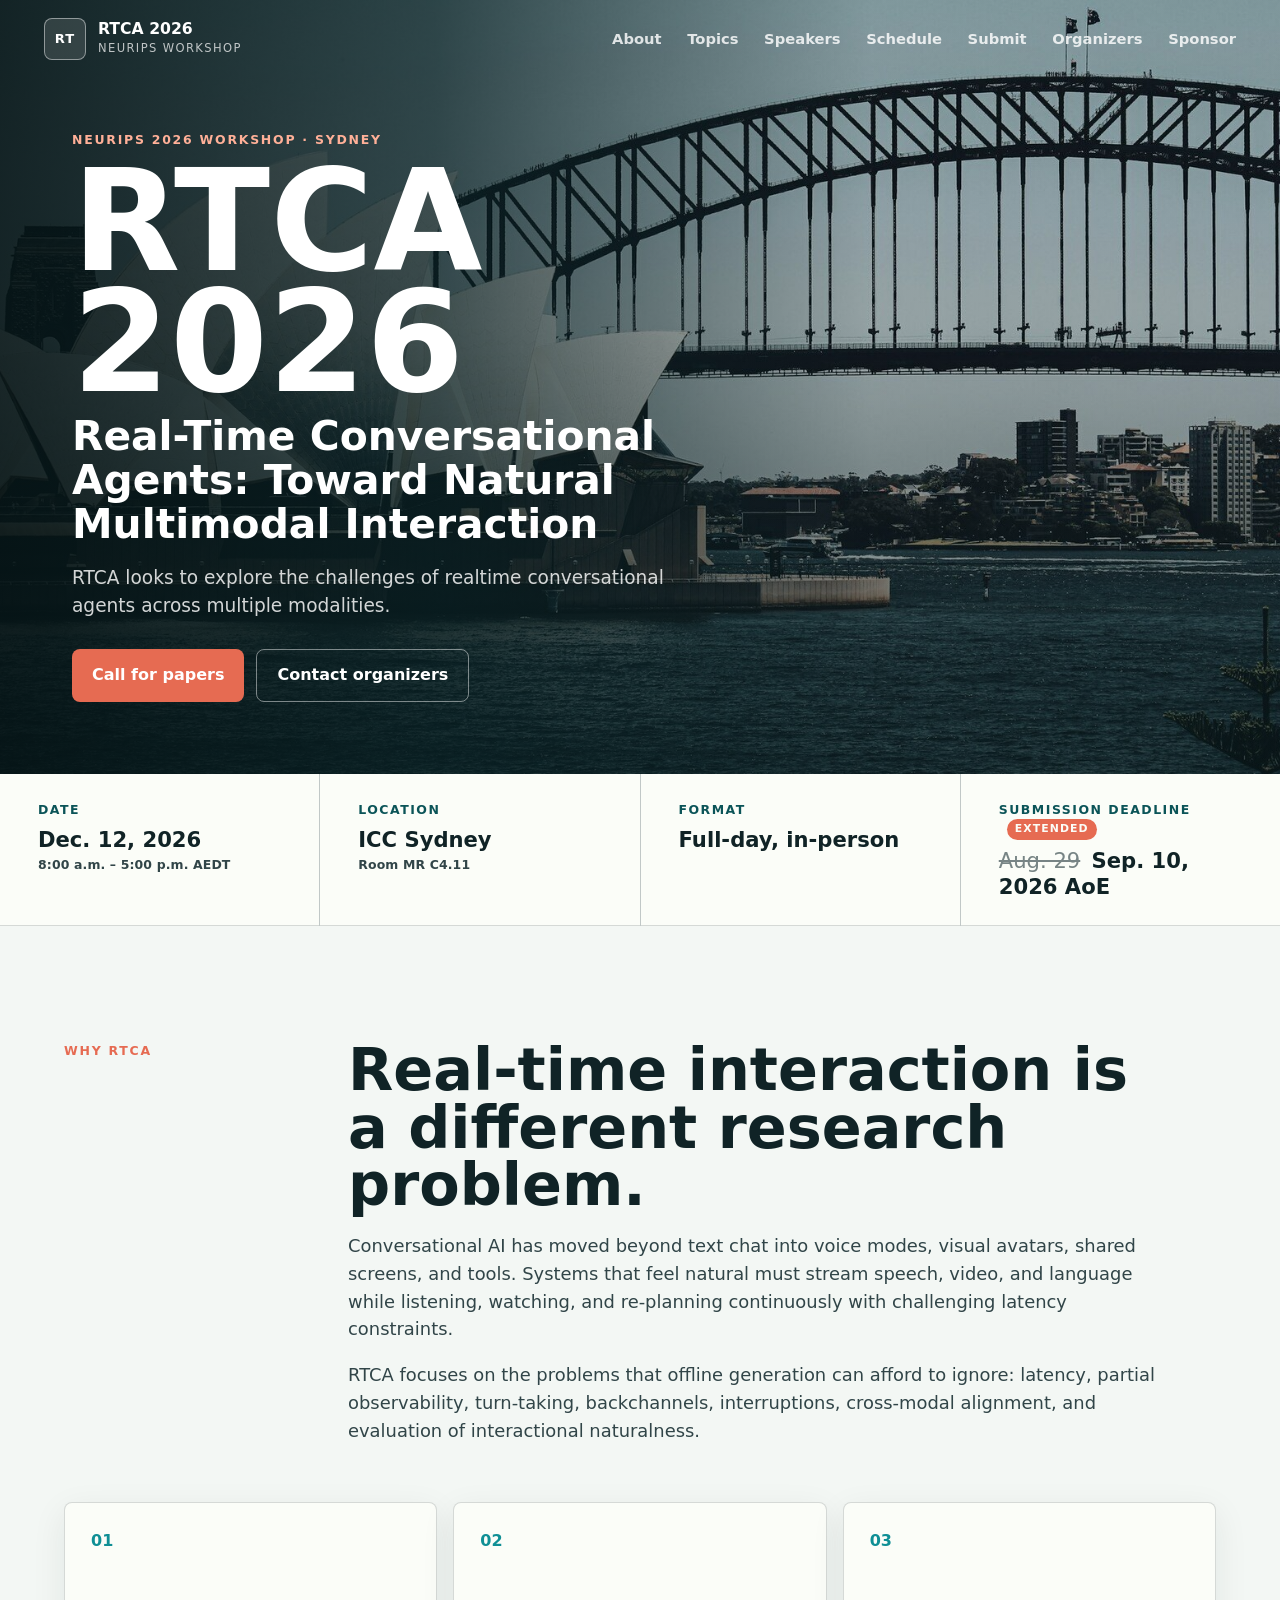
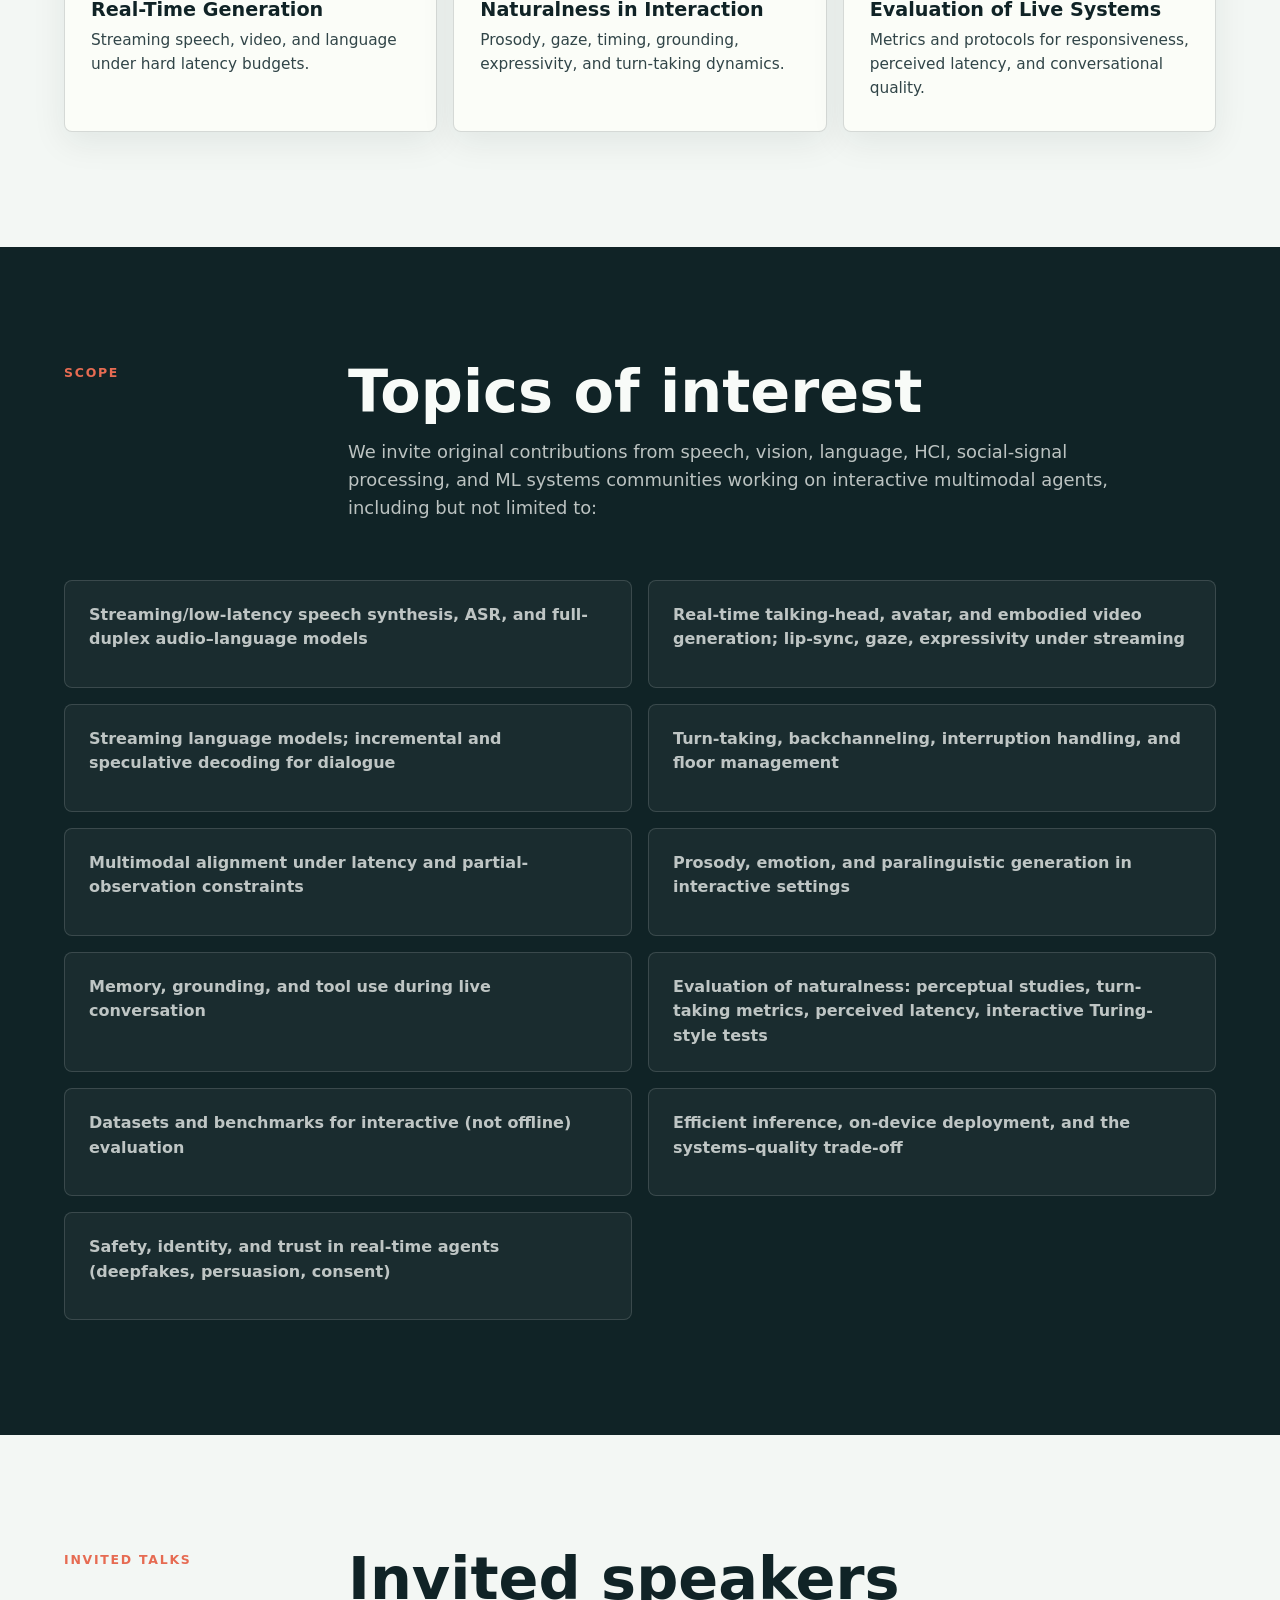
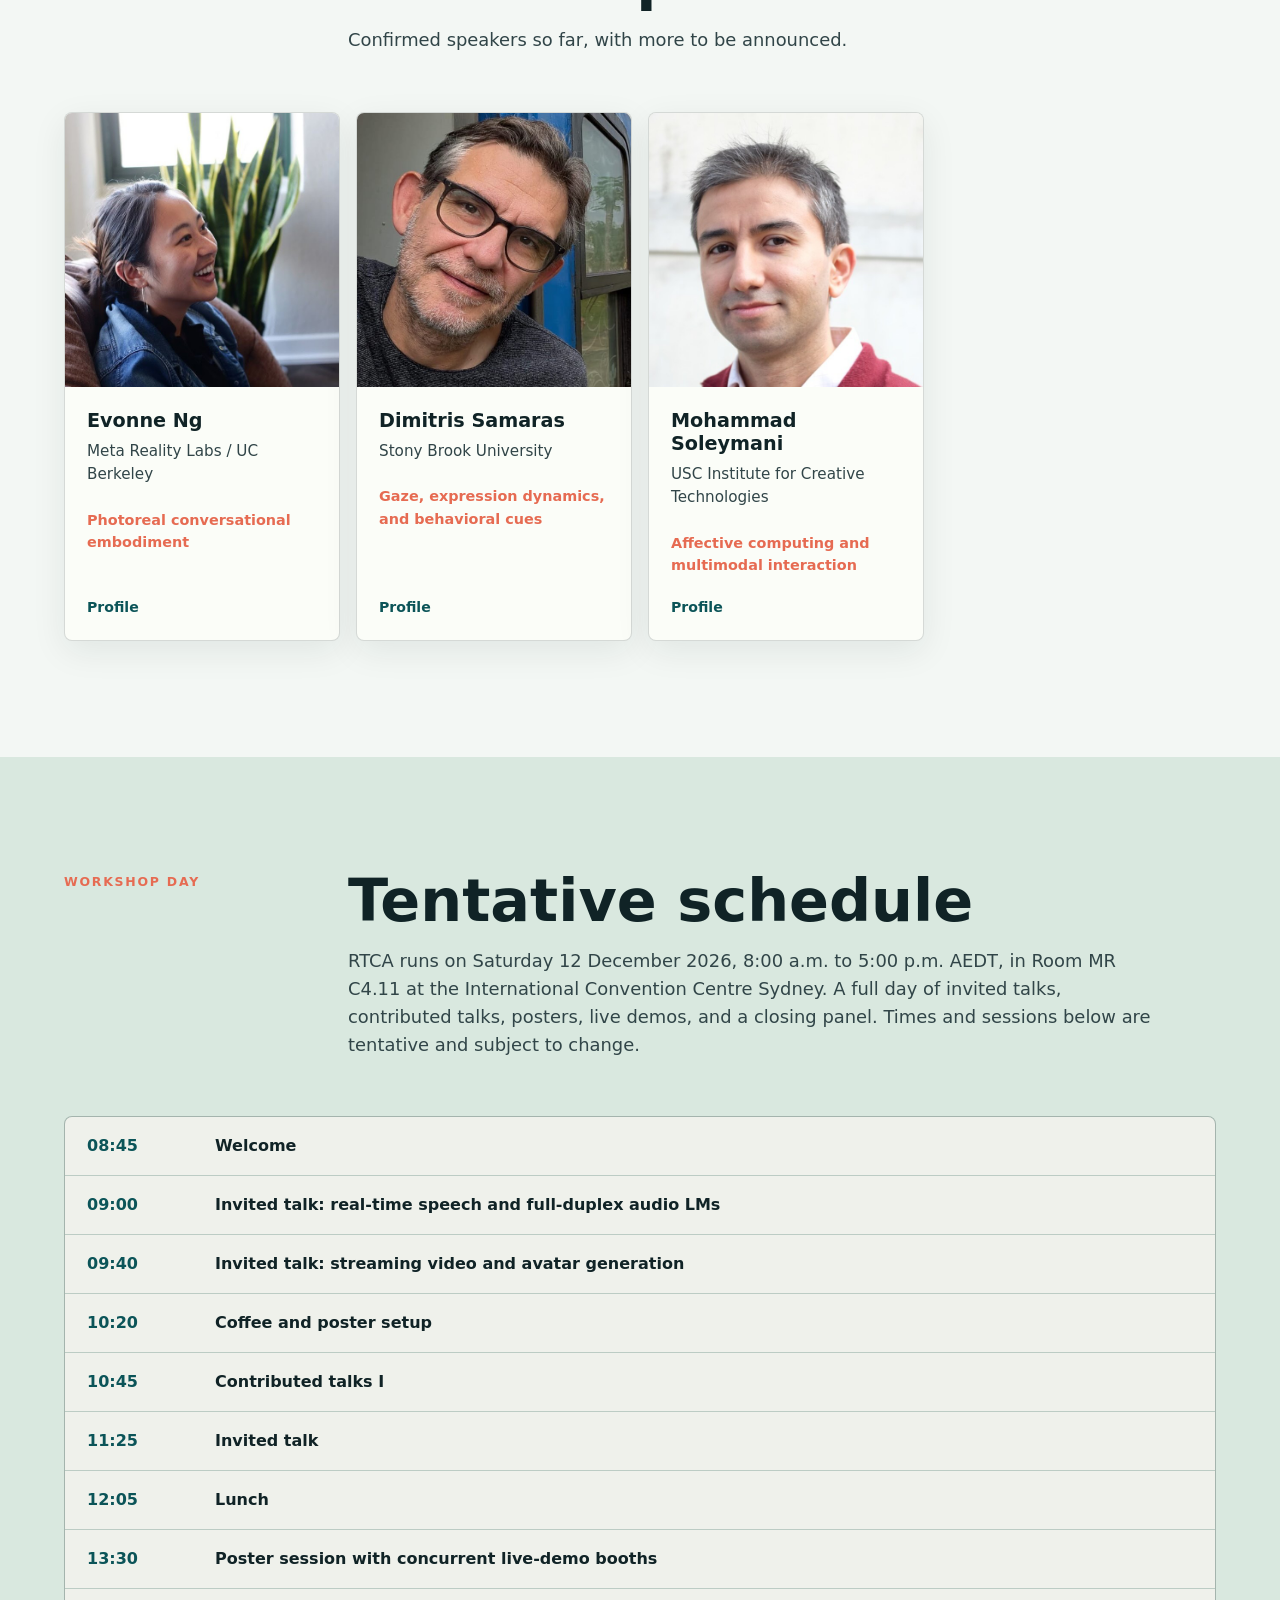
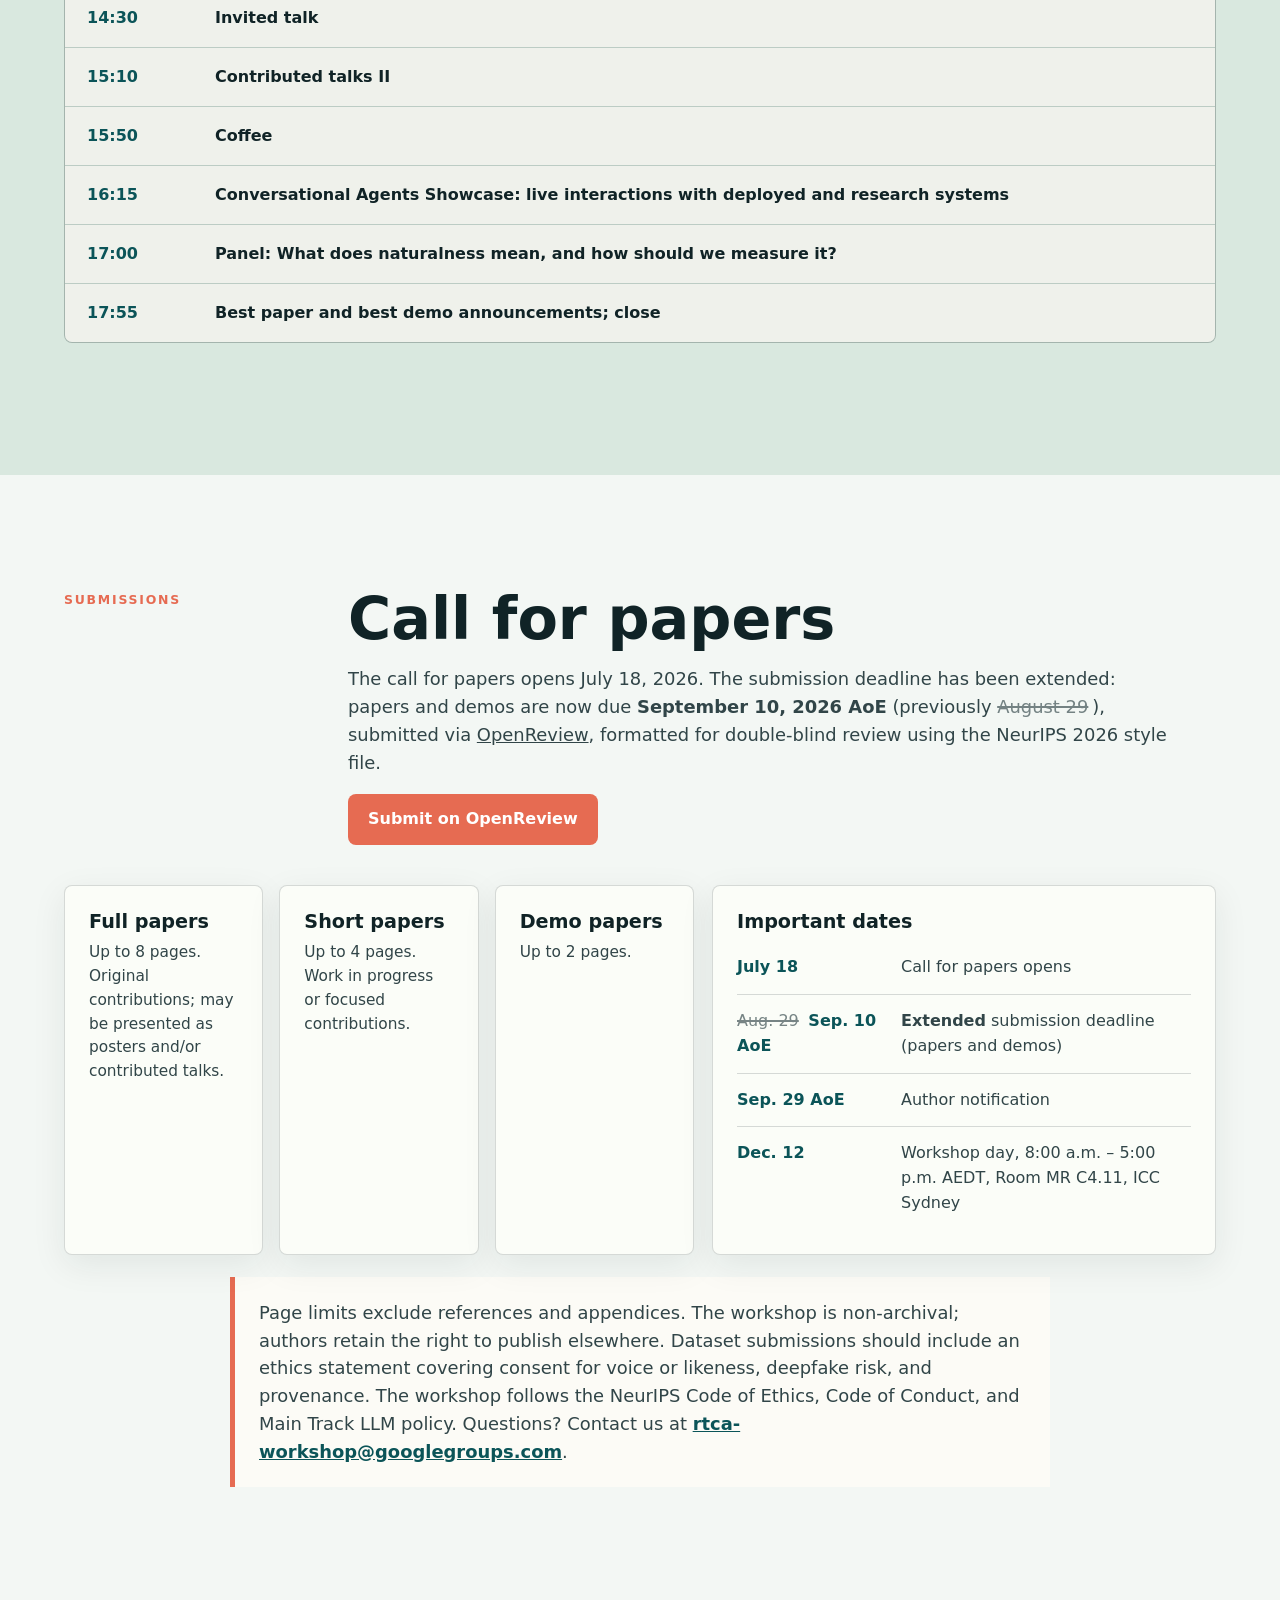
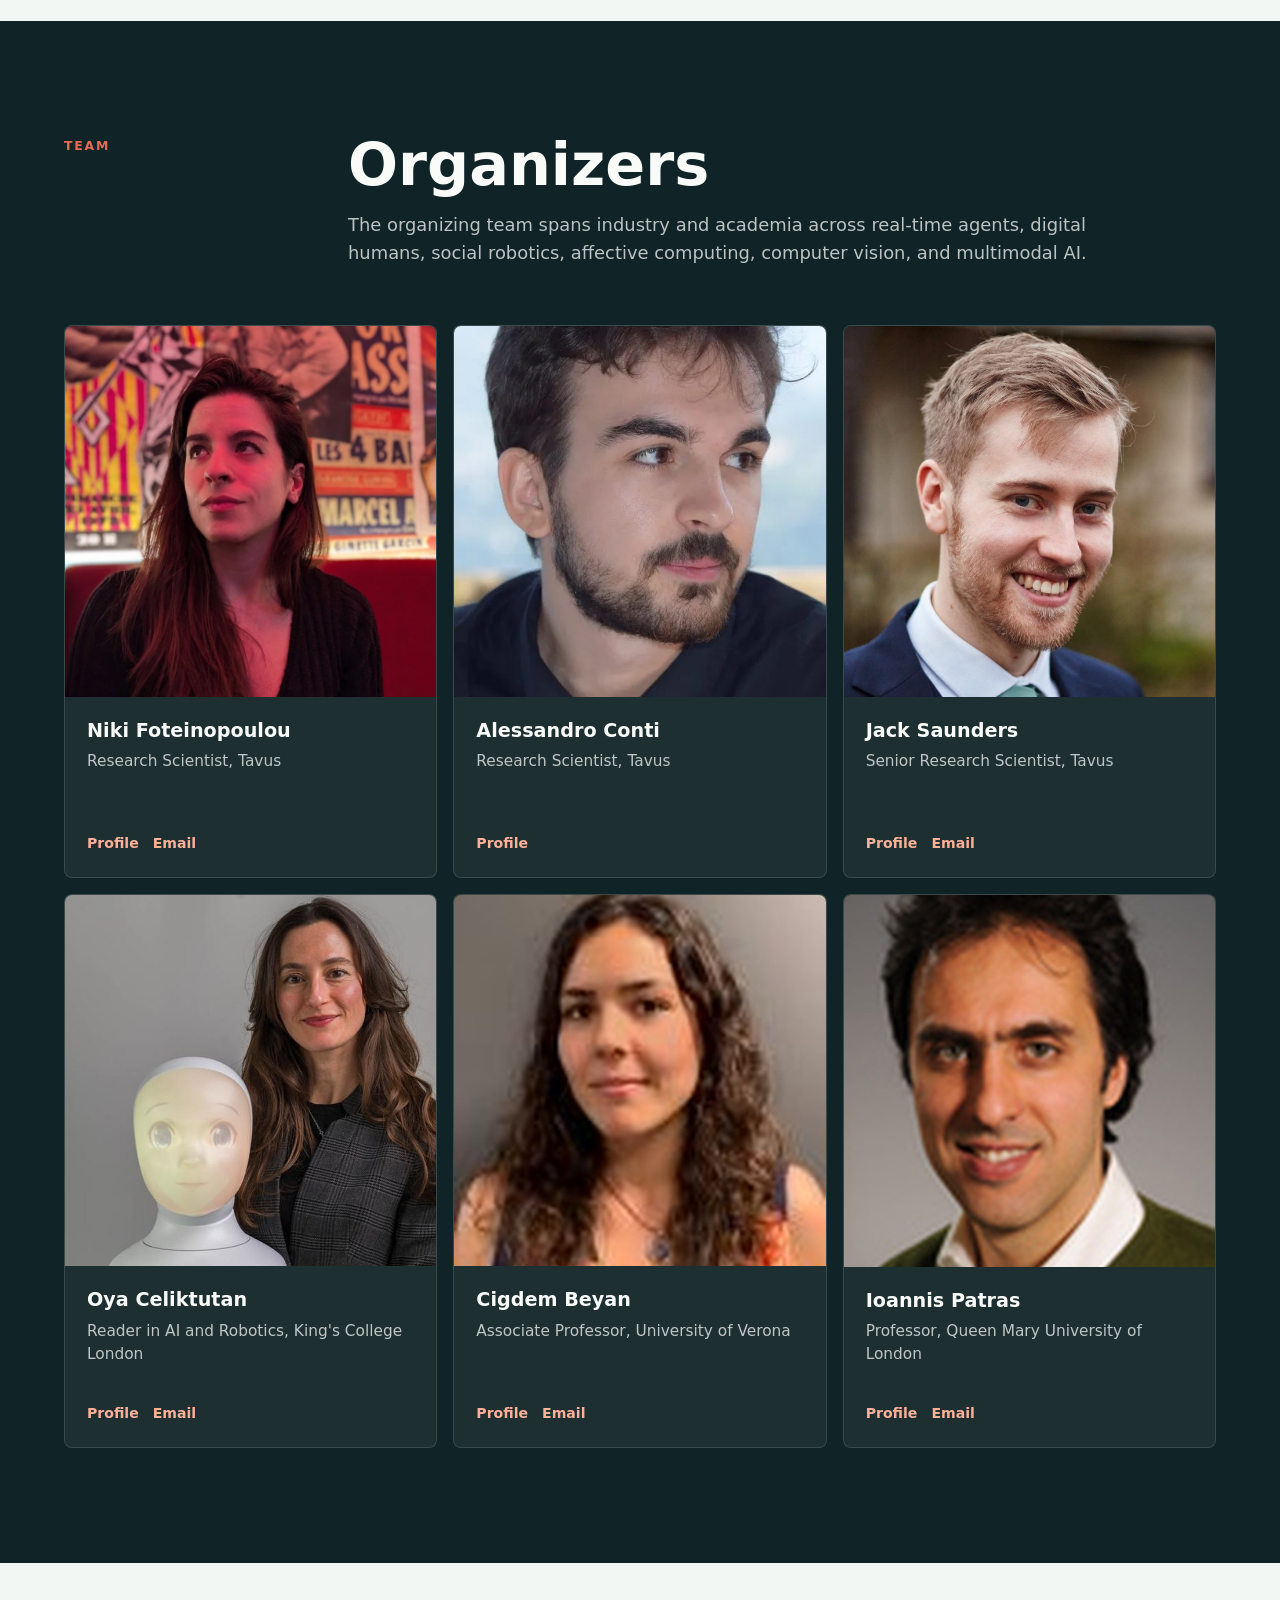
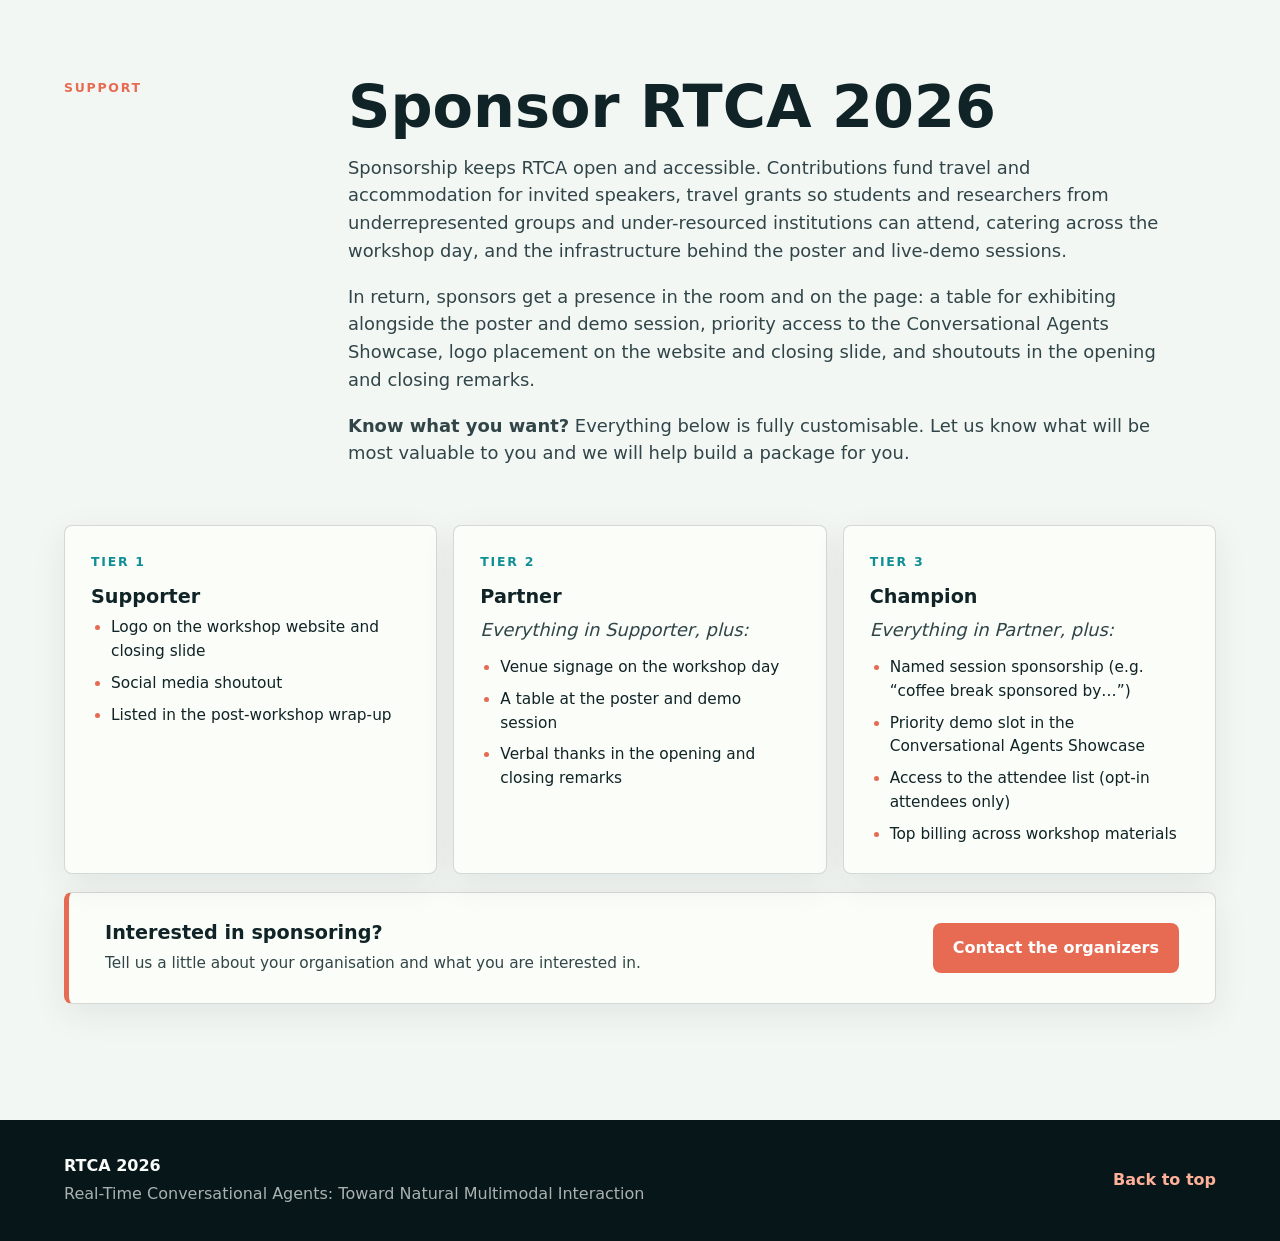
==== commit c00c793a: "Confirm workshop date and venue, add Mohammad Soleymani Replace the provisional date and city with t" ====
--- a/index.html
+++ b/index.html
@@ -65,11 +65,11 @@
       <section class="quick-facts" aria-label="Workshop quick facts">
         <div class="fact">
           <span>Date</span>
-          <strong>TBC Dec 11th or 12th 2026</strong>
+          <strong>Dec. 12, 2026<br /><small>8:00 a.m. &ndash; 5:00 p.m. AEDT</small></strong>
         </div>
         <div class="fact">
           <span>Location</span>
-          <strong>Sydney, Australia</strong>
+          <strong>ICC Sydney<br /><small>Room MR C4.11</small></strong>
         </div>
         <div class="fact">
           <span>Format</span>
@@ -180,6 +180,19 @@
               </div>
             </div>
           </article>
+          <article class="speaker-card person-card">
+            <a class="person-photo-link" href="https://people.ict.usc.edu/~soleymani/">
+              <img class="person-photo" src="assets/people/mohammad-soleymani.jpg" alt="Mohammad Soleymani" />
+            </a>
+            <div class="person-body">
+              <h3>Mohammad Soleymani</h3>
+              <p>USC Institute for Creative Technologies</p>
+              <span>Affective computing and multimodal interaction</span>
+              <div class="person-links">
+                <a href="https://people.ict.usc.edu/~soleymani/">Profile</a>
+              </div>
+            </div>
+          </article>
         </div>
       </section>
 
@@ -189,7 +202,8 @@
           <div>
             <h2>Tentative schedule</h2>
             <p>
-              RTCA is planned as a full-day in-person workshop with invited talks, contributed talks, posters,
+              RTCA runs on Saturday 12 December 2026, 8:00 a.m. to 5:00 p.m. AEDT, in Room MR C4.11 at the
+              International Convention Centre Sydney. A full day of invited talks, contributed talks, posters,
               live demos, and a closing panel. Times and sessions below are tentative and subject to change.
             </p>
           </div>
@@ -245,9 +259,9 @@
             <h3>Important dates</h3>
             <dl>
               <div><dt>July 18</dt><dd>Call for papers opens</dd></div>
-              <div><dt><s class="date-old">Aug. 29</s> Sep. 10 AoE</dt><dd>Submission deadline (papers and demos) &mdash; <strong>extended</strong></dd></div>
+              <div><dt><s class="date-old">Aug. 29</s> Sep. 10 AoE</dt><dd><strong>Extended</strong> submission deadline (papers and demos)</dd></div>
               <div><dt>Sep. 29 AoE</dt><dd>Author notification</dd></div>
-              <div><dt>Dec. 11 or 12</dt><dd>Workshop day, Sydney, Australia</dd></div>
+              <div><dt>Dec. 12</dt><dd>Workshop day, 8:00 a.m. &ndash; 5:00 p.m. AEDT, Room MR C4.11, ICC Sydney</dd></div>
             </dl>
           </div>
         </div>
@@ -366,8 +380,11 @@
             <p>
               In return, sponsors get a presence in the room and on the page: a table for exhibiting alongside the
               poster and demo session, priority access to the Conversational Agents Showcase, logo placement on the
-              website and closing slide, and shoutouts in the opening and closing remarks. Tiers below are
-              cumulative &mdash; each includes everything above it.
+              website and closing slide, and shoutouts in the opening and closing remarks.
+            </p>
+            <p>
+              <strong>Know what you want?</strong> Everything below is fully customisable. Let us know what will be
+              most valuable to you and we will help build a package for you.
             </p>
           </div>
         </div>
@@ -406,10 +423,7 @@
         <div class="sponsor-contact">
           <div>
             <h3>Interested in sponsoring?</h3>
-            <p>
-              Tell us a little about your organization and which tier fits, and we will send the full prospectus.
-              We are also happy to discuss in-kind support &mdash; compute credits, venue services, or prizes.
-            </p>
+            <p>Tell us a little about your organisation and what you are interested in.</p>
           </div>
           <a class="button primary" href="mailto:rtca-workshop@googlegroups.com?subject=RTCA%202026%20sponsorship">Contact the organizers</a>
         </div>
--- a/styles.css
+++ b/styles.css
@@ -286,6 +286,15 @@
   line-height: 1.2;
 }
 
+.fact strong small {
+  display: block;
+  margin-top: 5px;
+  color: var(--ink-soft);
+  font-size: 0.78rem;
+  font-weight: 700;
+  letter-spacing: 0.01em;
+}
+
 .date-old {
   margin-right: 4px;
   color: var(--ink-soft);
